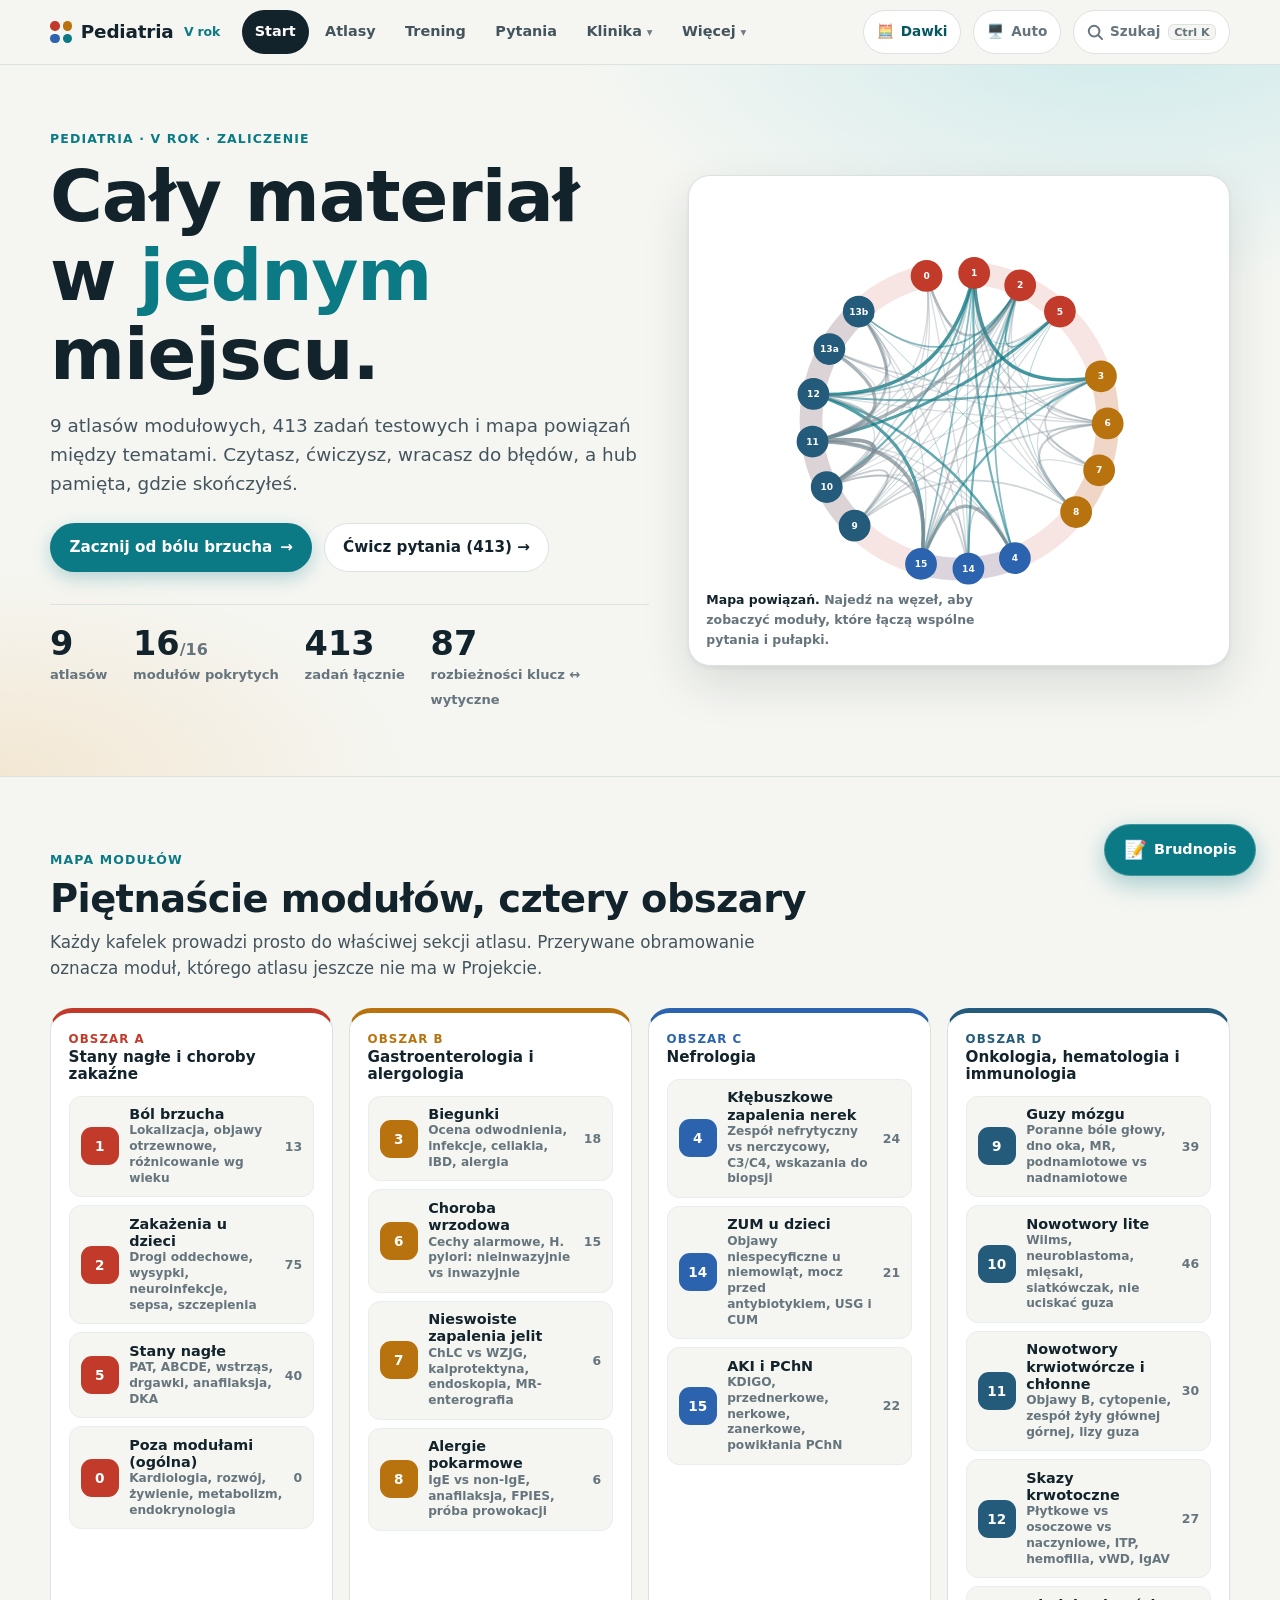
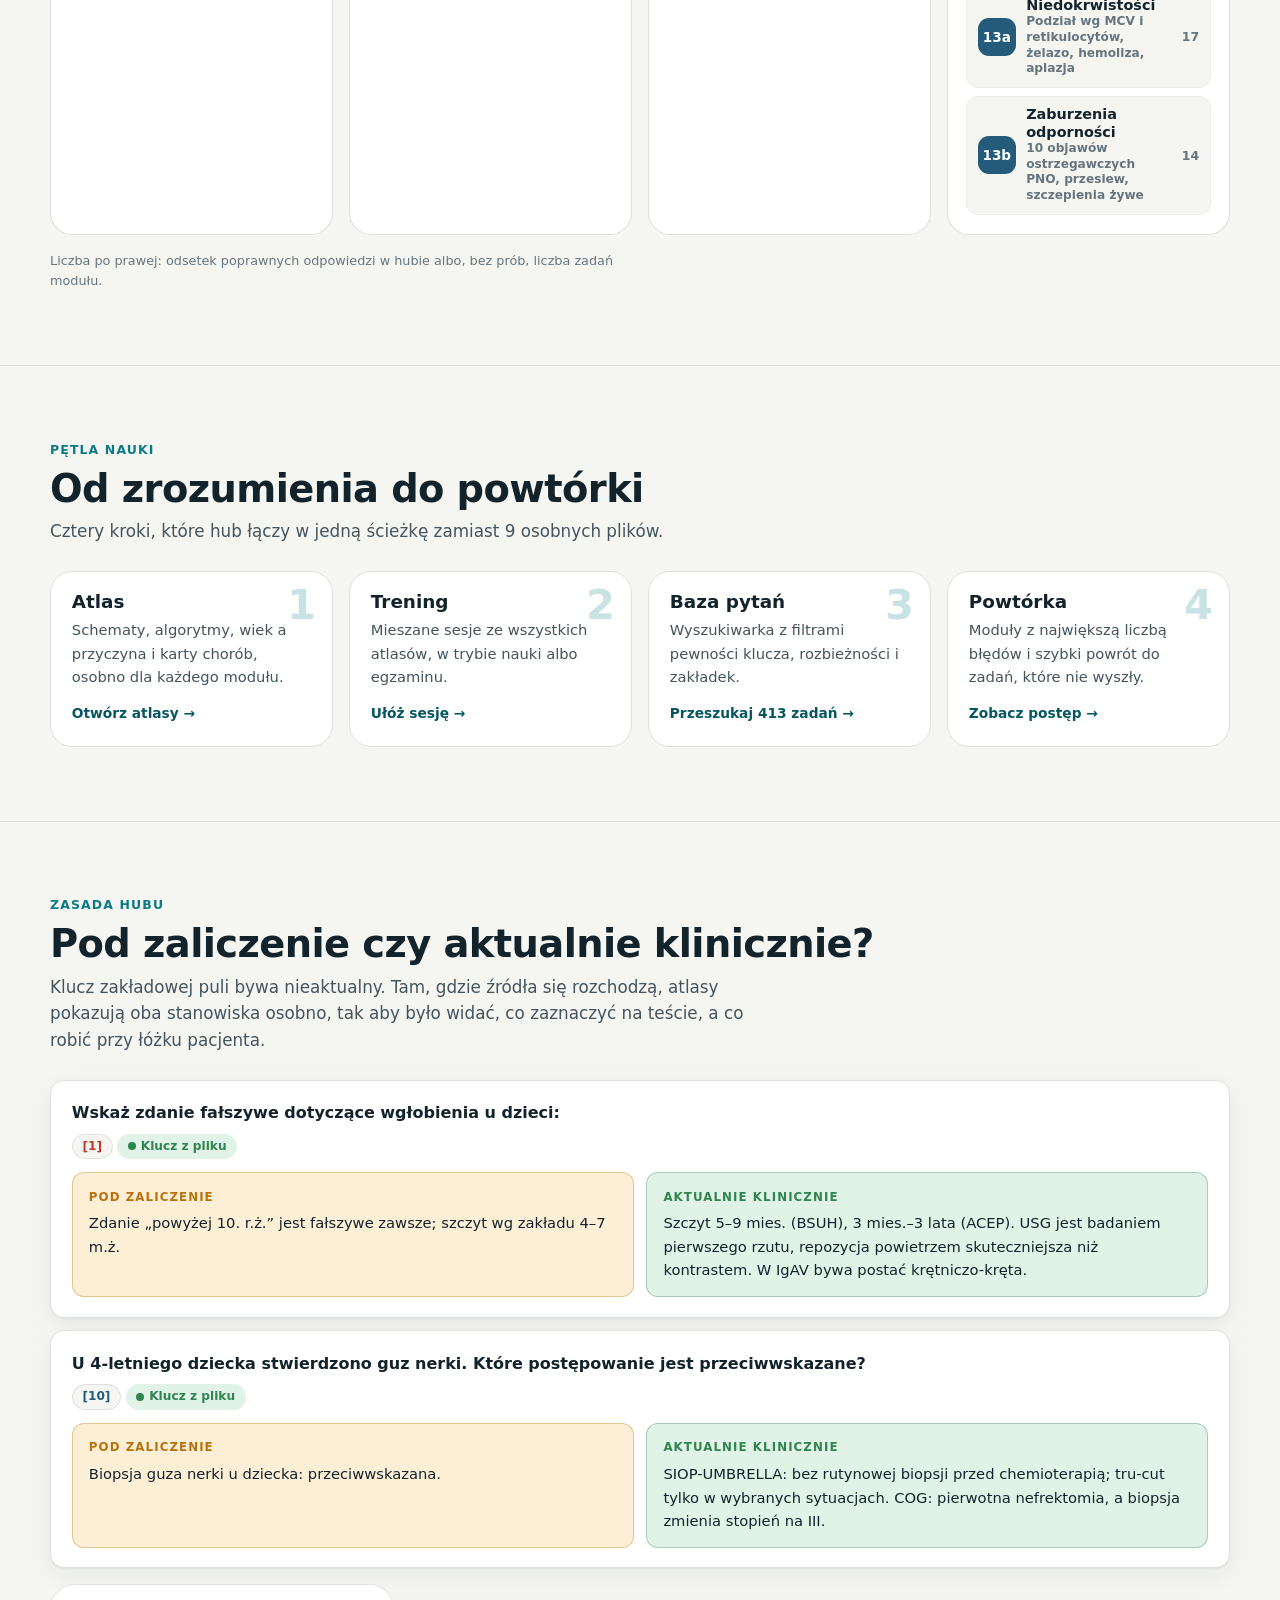
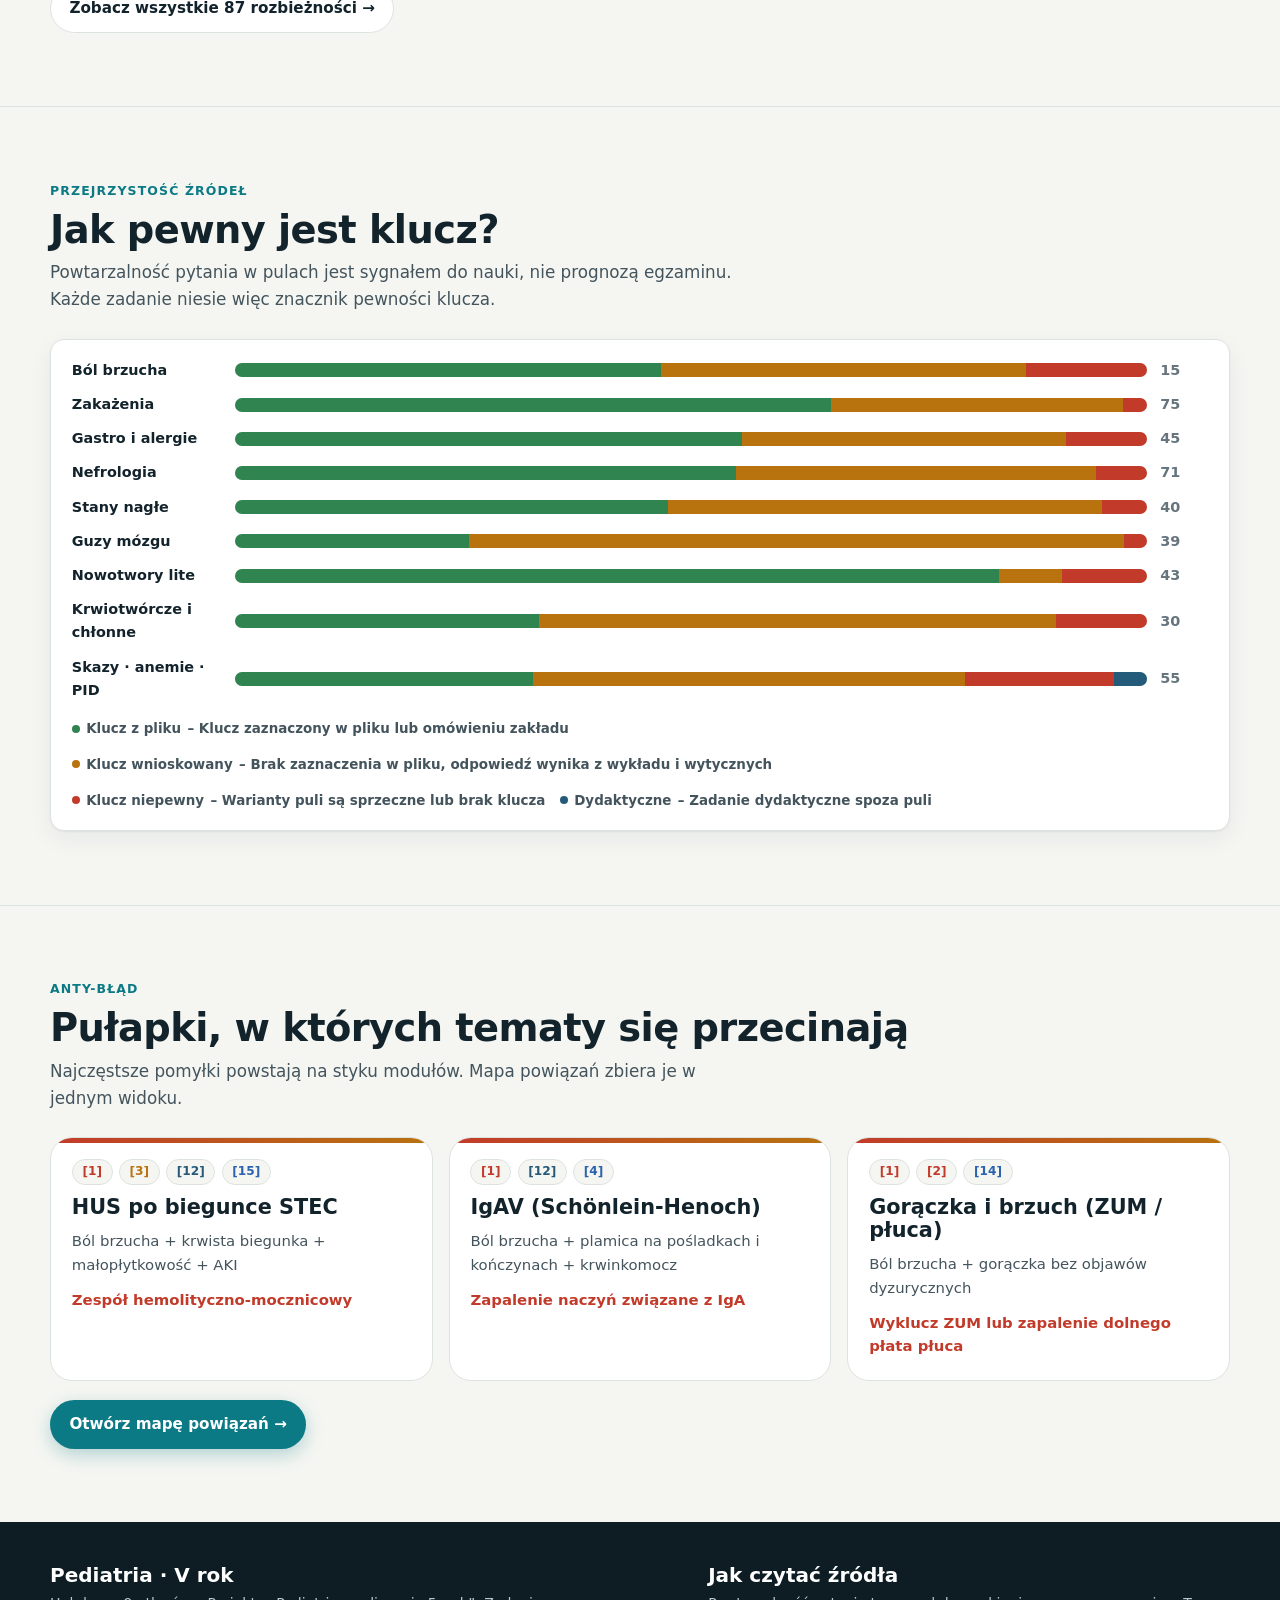
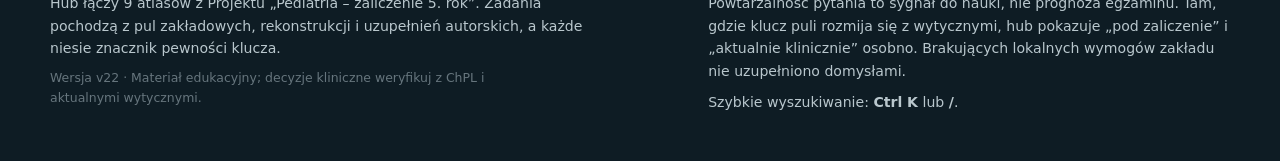
==== index.html @ ee1e190b "fix(hub): resolve audit bugs, extract pure logic with tests, and update SW v22" ====
<!doctype html>
<html lang="pl">
<head>
<meta charset="utf-8">
<meta name="viewport" content="width=device-width,initial-scale=1">
<title>Pediatria V · hub nauki do zaliczenia</title>
<meta name="description" content="Jeden hub łączący wszystkie atlasy modułowe z pediatrii: czytanie, trening mieszany, baza pytań, mapa powiązań i postęp.">
<meta name="theme-color" content="#F5F6F2">
<link rel="icon" href="icons/icon.svg" type="image/svg+xml">
<link rel="apple-touch-icon" href="icons/apple-touch-icon.png">
<link rel="manifest" href="manifest.webmanifest">
<link rel="preconnect" href="https://api.fontshare.com">
<link href="https://api.fontshare.com/v2/css?f[]=satoshi@400,500,700&display=swap" rel="stylesheet" crossorigin="anonymous">
<link href="https://api.fontshare.com/v2/css?f[]=cabinet-grotesk@700,800&display=swap" rel="stylesheet" crossorigin="anonymous">
<link rel="stylesheet" href="css/hub.css">
<script>
try{const t=localStorage.getItem('pediatria_hub_theme')||'auto';if(t==='dark'||(t==='auto'&&window.matchMedia('(prefers-color-scheme: dark)').matches))document.documentElement.dataset.theme='dark';}catch(e){}
</script>
</head>
<body>
<a class="sr" href="#view">Przejdź do treści</a>
<header class="bar">
  <div class="wrap">
    <a class="logo" href="#/" aria-label="Pediatria V – strona główna"><i aria-hidden="true"><b></b><b></b><b></b><b></b></i>Pediatria<small>V rok</small></a>
    <ul class="menu" id="menu" aria-label="Główna nawigacja">
      <li><a href="#/" data-r="start">Start</a></li>
      <li><a href="#/atlasy" data-r="atlasy">Atlasy</a></li>
      <li><a href="#/trening" data-r="trening">Trening</a></li>
      <li><a href="#/pytania" data-r="pytania">Pytania</a></li>
      <li class="nav-dd" data-group="klinika">
        <button type="button" class="nav-dd-btn" aria-expanded="false" aria-haspopup="true">Klinika <span class="caret" aria-hidden="true">▾</span></button>
        <div class="nav-pop" role="menu" hidden>
          <a href="#/pacjent" data-r="pacjent" role="menuitem">🩺 Pacjent (SOR & OSCE)</a>
          <a href="#/kalkulator" data-r="kalkulator" role="menuitem">🧮 Kalkulator & Recepty</a>
          <a href="#/badania" data-r="badania" role="menuitem">🔬 Badania & Atlas Osutek</a>
          <a href="#/szczepienia" data-r="szczepienia" role="menuitem">💉 Kalendarz szczepień</a>
        </div>
      </li>
      <li class="nav-dd" data-group="wiecej">
        <button type="button" class="nav-dd-btn" aria-expanded="false" aria-haspopup="true">Więcej <span class="caret" aria-hidden="true">▾</span></button>
        <div class="nav-pop" role="menu" hidden>
          <a href="#/egzamin" data-r="egzamin" role="menuitem">⏱️ Egzamin próbny</a>
          <a href="#/polaczenia" data-r="polaczenia" role="menuitem">🔀 Mapa połączeń</a>
          <a href="#/graf" data-r="graf" role="menuitem">🕸️ Graf wiedzy</a>
          <a href="#/notatki" data-r="notatki" role="menuitem">📝 Notatki Markdown</a>
          <a href="#/postep" data-r="postep" role="menuitem">📊 Postęp i historia</a>
        </div>
      </li>
    </ul>
    <button class="pwa-install" id="btnInstall" aria-label="Zainstaluj aplikację" style="display:none"><svg width="15" height="15" viewBox="0 0 24 24" fill="none" stroke="currentColor" stroke-width="2.4" stroke-linecap="round" stroke-linejoin="round" aria-hidden="true"><path d="M21 15v4a2 2 0 0 1-2 2H5a2 2 0 0 1-2-2v-4"/><polyline points="7 10 12 15 17 10"/><line x1="12" y1="15" x2="12" y2="3"/></svg><span class="lbl">Zainstaluj</span></button>
    <a class="srch btn-calc" href="#/kalkulator" aria-label="Kalkulator dawek pediatrycznych" title="Kalkulator dawek i PALS"><span class="ico" aria-hidden="true">🧮</span><span class="lbl">Dawki</span></a>
    <button class="srch btn-theme" id="btnTheme" aria-label="Zmień motyw" title="Motyw: Auto (systemowy)"><span class="ico" id="themeIcon" aria-hidden="true">🖥️</span><span class="lbl" id="themeLabel">Auto</span></button>
    <button class="srch" id="openPal" aria-label="Szukaj w całym hubie"><svg width="16" height="16" viewBox="0 0 18 18" fill="none" stroke="currentColor" stroke-width="2.2" stroke-linecap="round" aria-hidden="true"><circle cx="8" cy="8" r="6"/><path d="m13 13 4 4"/></svg><span class="lbl">Szukaj</span><kbd>Ctrl K</kbd></button>
  </div>
</header>
<main id="view" tabindex="-1"></main>
<footer class="ft" id="ft"></footer>
<dialog class="pal" id="pal" aria-label="Szukaj w hubie">
  <input id="palIn" type="search" placeholder="Szukaj modułu, sekcji atlasu lub pytania…" autocomplete="off" aria-label="Szukaj">
  <ul id="palList" role="listbox"></ul>
</dialog>
<div class="toast" id="toast" role="status" aria-live="polite"></div>

<!-- Podręczny notatnik (Quick Notes Drawer & FAB) -->
<button class="fab-notes" id="btnQuickNotes" aria-label="Otwórz szybki brudnopis" title="Szybki brudnopis (Markdown)">
  <span class="fab-icon">📝</span>
  <span class="fab-label">Brudnopis</span>
</button>

<aside class="drawer-notes" id="notesDrawer" aria-label="Szybki notatnik Markdown" hidden>
  <div class="drawer-header">
    <div class="drawer-title">
      <span>📝 Szybki brudnopis</span>
      <span class="chip-sm" id="scratchSavedStatus">Zapisano</span>
    </div>
    <div class="drawer-actions">
      <a href="#/notatki" class="btn-icon" id="drawerOpenFull" title="Otwórz pełny notatnik">↗</a>
      <button class="btn-icon" id="drawerClose" aria-label="Zamknij brudnopis">✕</button>
    </div>
  </div>
  <div class="drawer-toolbar">
    <button type="button" data-md="b" title="Pogrubienie (Ctrl+B)"><b>B</b></button>
    <button type="button" data-md="i" title="Kursywa (Ctrl+I)"><i>I</i></button>
    <button type="button" data-md="h2" title="Nagłówek">H2</button>
    <button type="button" data-md="list" title="Lista punktowana">•</button>
    <button type="button" data-md="check" title="Lista zadań">☑</button>
    <button type="button" data-md="table" title="Tabela">▦</button>
    <div style="flex:1"></div>
    <button type="button" id="drawerToggleMode" class="btn-sm-text">Podgląd</button>
  </div>
  <div class="drawer-body">
    <textarea id="drawerInput" placeholder="Szybkie notatki, dawki, objawy, pułapki (Markdown)..."></textarea>
    <div id="drawerPreview" class="md-preview" hidden></div>
  </div>
  <div class="drawer-footer">
    <button type="button" class="btn sec sm" id="drawerSaveAsNote">Zapisz do notatek</button>
    <button type="button" class="btn sec sm" id="drawerClear" style="color:var(--red)">Wyczyść</button>
  </div>
</aside>

<script src="js/meta.js"></script>
<script src="js/questions.js"></script>
<script src="js/logic.js"></script>
<script src="js/app.js"></script>
</body>
</html>
---- css/hub.css ----
/* Pediatria V – hub. Spójny system z atlasami: Cabinet Grotesk + Satoshi, teal. */
:root{
  --bg:#F5F6F2; --surface:#FFFFFF; --ink:#13232C; --ink-2:#44545D; --ink-inv:#FFFFFF; --muted:#66757D; --line:#DCE2E0; --line-2:#E9EDEB;
  --teal:#0C7A85; --teal-d:#075760; --teal-l:#DDF1F2; --teal-xl:#EEF8F8;
  --red:#C23B2A; --red-d:#992B1D; --red-l:#FBE6E2;
  --amber:#B8730F; --amber-l:#FCEFD6;
  --blue:#2B63AE; --blue-d:#1E4984; --blue-l:#E1ECF9;
  --green:#2F8450; --green-d:#1F6138; --green-l:#E1F3E7;
  --violet:#245B7A; --violet-d:#184158; --violet-l:#E1EFF5;
  --night:#0E1C24; --night-2:#16303B; --ft-bg:#0E1C24;
  --font-display:'Cabinet Grotesk','Satoshi',system-ui,sans-serif;
  --font-body:'Satoshi','Inter',system-ui,sans-serif;
  --r:14px; --r-lg:22px;
  --shadow:0 1px 2px rgba(19,35,44,.06),0 8px 24px rgba(19,35,44,.06);
  --shadow-lg:0 2px 4px rgba(19,35,44,.06),0 18px 48px rgba(19,35,44,.12);
  --bar-h:64px;
}

/* ---------- dark theme ---------- */
:root[data-theme="dark"]{
  --bg:#0C151B; --surface:#14222B; --ink:#EDF3F5; --ink-2:#A5B6BE; --ink-inv:#0D181E; --muted:#738894; --line:#223744; --line-2:#1B2C37;
  --teal:#17A2B0; --teal-d:#61D3DE; --teal-l:rgba(23,162,176,.2); --teal-xl:rgba(23,162,176,.1);
  --red:#E05847; --red-d:#F27E70; --red-l:rgba(224,88,71,.2);
  --amber:#D98E1C; --amber-l:rgba(217,142,28,.2);
  --blue:#4D8BE0; --blue-d:#7CB2F5; --blue-l:rgba(77,139,224,.2);
  --green:#42B36F; --green-d:#69D493; --green-l:rgba(66,179,111,.2);
  --violet:#5FA8CE; --violet-d:#84C2E2; --violet-l:rgba(95,168,206,.2);
  --night:#0E1C24; --night-2:#16303B; --ft-bg:#071117;
}
[data-theme="dark"] .hero{background:radial-gradient(900px 460px at 88% -8%,rgba(12,122,133,.22) 0,transparent 62%),radial-gradient(600px 300px at 0 100%,rgba(184,115,15,.18) 0,transparent 70%),var(--bg)}
[data-theme="dark"] .bar{background:rgba(12,21,27,.88)}
[data-theme="dark"] .field{background-color:var(--surface);color:var(--ink)}
[data-theme="dark"] .gsvg .edge{stroke:#425866}
[data-theme="dark"] .gsvg .node text.n{fill:#fff}
[data-theme="dark"] .gsvg .node text.l{fill:var(--ink-2)}
[data-theme="dark"] .gsvg .node.miss circle.c{fill:var(--surface)!important}
[data-theme="dark"] .mtile:hover{background:var(--surface)}
[data-theme="dark"] .toast{background:#223744;color:#fff;border:1px solid #334e60}
*{box-sizing:border-box;margin:0;padding:0}
html{scroll-behavior:smooth;scroll-padding-top:76px}
body{font-family:var(--font-body);font-size:16px;line-height:1.6;color:var(--ink);background:var(--bg);-webkit-font-smoothing:antialiased;min-height:100vh;display:flex;flex-direction:column}
img,svg{max-width:100%;display:block}
a{color:var(--teal-d)}
button{font:inherit;color:inherit;cursor:pointer;background:none;border:0}
h1,h2,h3{font-family:var(--font-display);line-height:1.1;letter-spacing:-.015em;font-weight:800}
h2{font-size:clamp(1.7rem,3.4vw,2.4rem);margin-bottom:.5rem}
h3{font-size:1.15rem;font-family:var(--font-body);font-weight:700;letter-spacing:0}
p{max-width:72ch}
:focus-visible{outline:3px solid var(--teal);outline-offset:2px;border-radius:6px}
.wrap{width:min(1180px,100% - 2rem);margin-inline:auto}
.sr{position:absolute;width:1px;height:1px;overflow:hidden;clip:rect(0 0 0 0);white-space:nowrap}
.eyebrow{font-size:.78rem;font-weight:800;letter-spacing:.09em;text-transform:uppercase;color:var(--teal);margin-bottom:.5rem}
.lead{color:var(--ink-2);font-size:1.05rem;max-width:66ch;margin-bottom:1.6rem}
.muted{color:var(--muted)}
.mono{font-variant-numeric:tabular-nums}

/* ---------- top bar ---------- */
.bar{position:sticky;top:0;z-index:60;background:rgba(245,246,242,.9);backdrop-filter:blur(12px);border-bottom:1px solid var(--line)}
.bar .wrap{display:flex;align-items:center;gap:.75rem;height:var(--bar-h)}
.logo{display:flex;align-items:center;gap:.55rem;min-height:44px;text-decoration:none;color:var(--ink);font-family:var(--font-display);font-weight:800;font-size:1.15rem;letter-spacing:-.01em;white-space:nowrap}
.logo i{display:grid;grid-template-columns:1fr 1fr;gap:3px;width:22px;height:22px}
.logo i b{border-radius:50%;display:block}
.logo i b:nth-child(1){background:var(--red)}.logo i b:nth-child(2){background:var(--amber)}
.logo i b:nth-child(3){background:var(--blue)}.logo i b:nth-child(4){background:var(--teal)}
.logo small{font-family:var(--font-body);font-weight:700;color:var(--teal);font-size:.78rem;margin-left:.1rem}
.menu{display:flex;align-items:center;gap:.2rem;list-style:none;margin-left:.6rem;flex:1;overflow:visible;position:relative}
.menu a,.nav-dd-btn{display:inline-flex;align-items:center;gap:.3rem;min-height:44px;padding:.45rem .82rem;border-radius:999px;font-weight:700;font-size:.9rem;color:var(--ink-2);text-decoration:none;white-space:nowrap;transition:background .15s,color .15s}
.menu a:hover,.nav-dd-btn:hover{background:var(--line-2);color:var(--ink)}
.menu a.on,.nav-dd-btn.on,.nav-dd-btn[aria-expanded=true]{background:var(--ink);color:var(--ink-inv)}
.nav-dd{position:relative}
.nav-dd-btn .caret{font-size:.72rem;opacity:.75;transition:transform .15s}
.nav-dd-btn[aria-expanded=true] .caret{transform:rotate(180deg)}
.nav-pop{position:absolute;top:calc(100% + 8px);left:0;min-width:230px;padding:.4rem;border-radius:var(--r);background:var(--surface);border:1px solid var(--line);box-shadow:var(--shadow-lg);z-index:80;display:grid;gap:.18rem}
.nav-pop[hidden]{display:none}
.nav-pop a{justify-content:flex-start;border-radius:10px;padding:.55rem .8rem;min-height:44px;width:100%}
.srch{display:inline-flex;align-items:center;justify-content:center;gap:.45rem;min-height:44px;padding:0 .8rem;border:1px solid var(--line);border-radius:999px;background:var(--surface);color:var(--muted);font-size:.85rem;font-weight:600;white-space:nowrap}
.srch:hover{border-color:var(--teal);color:var(--ink)}
.srch kbd{font:700 .7rem var(--font-body);background:var(--bg);border:1px solid var(--line);border-radius:6px;padding:.05rem .35rem}
.ring-mini{display:flex;align-items:center;gap:.4rem;font-weight:800;font-size:.85rem;color:var(--teal-d);white-space:nowrap}

/* ---------- common ---------- */
main{flex:1}
.view{animation:fade .24s ease both}
@keyframes fade{from{opacity:0;transform:translateY(6px)}to{opacity:1;transform:none}}
section.blk{padding:clamp(2.6rem,6vw,4.6rem) 0;border-top:1px solid var(--line)}
.card{background:var(--surface);border:1px solid var(--line);border-radius:var(--r);padding:1.2rem 1.3rem;box-shadow:var(--shadow)}
.btn{display:inline-flex;align-items:center;gap:.5rem;padding:.7rem 1.15rem;border-radius:999px;font-weight:800;font-size:.95rem;text-decoration:none;border:1.5px solid transparent;transition:transform .15s,box-shadow .15s,background .15s}
.btn:hover{transform:translateY(-1px)}
.btn.pri{background:var(--teal);color:#fff;box-shadow:0 6px 18px rgba(12,122,133,.28)}
.btn.pri:hover{background:var(--teal-d)}
.btn.sec{background:var(--surface);border-color:var(--line);color:var(--ink)}
.btn.sec:hover{border-color:var(--teal)}
.btn.dark{background:var(--ink);color:var(--ink-inv)}
.btn.sm{padding:.4rem .8rem;font-size:.84rem}
.btn[disabled]{opacity:.5;pointer-events:none}
.chip{display:inline-flex;align-items:center;gap:.3rem;font-size:.76rem;font-weight:800;padding:.14rem .6rem;border-radius:999px;background:var(--bg);border:1px solid var(--line);color:var(--ink-2);white-space:nowrap}
.chip.m{font-variant-numeric:tabular-nums}
.chip.on{background:var(--ink);color:var(--ink-inv);border-color:var(--ink)}
.dot{width:8px;height:8px;border-radius:50%;display:inline-block;flex:none}
.pillrow{display:flex;flex-wrap:wrap;gap:.4rem}
.tgl{padding:.34rem .8rem;border-radius:999px;border:1.5px solid var(--line);background:var(--surface);font-weight:700;font-size:.85rem;color:var(--ink-2);transition:all .15s}
.tgl:hover{border-color:var(--teal)}
.tgl[aria-pressed=true]{background:var(--ink);border-color:var(--ink);color:var(--ink-inv)}
.tgl.g[aria-pressed=true]{background:var(--gc);border-color:var(--gc)}

/* ---------- hero ---------- */
.hero{padding:clamp(2.2rem,5vw,4.2rem) 0 clamp(2.4rem,5vw,4rem);background:radial-gradient(900px 460px at 88% -8%,#CDEAEB 0,transparent 62%),radial-gradient(600px 300px at 0 100%,#F3E7D3 0,transparent 70%),var(--bg)}
.hero .grid{display:grid;grid-template-columns:minmax(0,1.05fr) minmax(0,.95fr);gap:2.4rem;align-items:center}
.hero h1{font-size:clamp(2.5rem,5.8vw,4.5rem);margin:.5rem 0 1rem}
.hero h1 em{font-style:normal;color:var(--teal)}
.hero .sub{font-size:1.15rem;color:var(--ink-2);margin-bottom:1.5rem;max-width:52ch}
.cta{display:flex;flex-wrap:wrap;gap:.7rem;margin-bottom:2rem}
.stats{display:grid;grid-template-columns:repeat(4,auto);gap:1.6rem;justify-content:start;padding-top:1.4rem;border-top:1px solid var(--line)}
.stat b{display:block;font-family:var(--font-display);font-weight:800;font-size:2.1rem;line-height:1;font-variant-numeric:tabular-nums}
.stat span{font-size:.82rem;color:var(--muted);font-weight:600}
.hero-viz{background:var(--surface);border:1px solid var(--line);border-radius:var(--r-lg);box-shadow:var(--shadow-lg);padding:.8rem;position:relative}
.hero-viz .cap{position:absolute;left:1.1rem;bottom:.9rem;font-size:.78rem;color:var(--muted);font-weight:600;max-width:60%}
.hero-viz .cap b{color:var(--ink)}

/* ---------- graph ---------- */
.gsvg{width:100%;height:auto;overflow:visible}
.gsvg .edge{fill:none;stroke:#7B8B93;stroke-linecap:round;transition:opacity .2s,stroke .2s}
.gsvg .edge.cur{stroke:var(--teal)}
.gsvg .node{cursor:pointer;outline:none}
.gsvg .node circle.c{transition:r .2s,filter .2s}
.gsvg .node text.n{font:800 12px var(--font-body);fill:#fff;text-anchor:middle;dominant-baseline:central;pointer-events:none}
.gsvg .node text.l{font:700 11.5px var(--font-body);fill:var(--ink-2);pointer-events:none}
.gsvg .node.miss circle.c{fill:var(--surface)!important;stroke-dasharray:3 3}
.gsvg .node.miss text.n{fill:var(--muted)}
.gsvg.hl .edge{opacity:.07!important}
.gsvg.hl .edge.on{opacity:.9!important;stroke-width:3px}
.gsvg.hl .node{opacity:.28}
.gsvg.hl .node.on{opacity:1}
.gsvg .node:hover circle.c,.gsvg .node:focus-visible circle.c{filter:drop-shadow(0 4px 8px rgba(19,35,44,.35))}

/* ---------- module map ---------- */
.map{display:grid;grid-template-columns:repeat(4,minmax(0,1fr));gap:1rem}
.mgroup{background:var(--surface);border:1px solid var(--line);border-radius:var(--r-lg);padding:1.1rem 1.1rem 1.2rem;border-top:5px solid var(--gc)}
.mgroup h3{font-size:.95rem;margin-bottom:.15rem}
.mgroup .gl{font-size:.74rem;font-weight:800;letter-spacing:.09em;color:var(--gc);text-transform:uppercase}
.mgroup .stack{display:grid;gap:.5rem;margin-top:.8rem}
.mtile{display:grid;grid-template-columns:auto 1fr auto;gap:.65rem;align-items:center;padding:.6rem .7rem;border:1px solid var(--line-2);border-radius:12px;background:var(--bg);text-decoration:none;color:var(--ink);transition:transform .15s,box-shadow .15s,border-color .15s;text-align:left;width:100%}
a.mtile:hover{transform:translateY(-2px);box-shadow:var(--shadow);border-color:var(--gc);background:var(--surface)}
.mtile .nb{width:38px;height:38px;border-radius:11px;background:var(--gc);color:#fff;display:grid;place-items:center;font:800 .85rem var(--font-body);font-variant-numeric:tabular-nums}
.mtile b{display:block;font-size:.9rem;line-height:1.2}
.mtile small{display:block;font-size:.76rem;color:var(--muted);font-weight:600;line-height:1.3}
.mtile.miss{border-style:dashed;background:transparent}
.mtile.miss .nb{background:transparent;border:2px dashed var(--gc);color:var(--gc)}
.mtile .acc{font:800 .78rem var(--font-body);color:var(--muted);font-variant-numeric:tabular-nums}

/* ---------- loop ---------- */
.loop{display:grid;grid-template-columns:repeat(4,1fr);gap:1rem;counter-reset:s}
.step{position:relative;padding:1.3rem;border-radius:var(--r-lg);background:var(--surface);border:1px solid var(--line);text-decoration:none;color:var(--ink);transition:transform .15s,box-shadow .15s}
.step:hover{transform:translateY(-3px);box-shadow:var(--shadow-lg)}
.step::before{counter-increment:s;content:counter(s);font:800 2.6rem var(--font-display);color:var(--teal);opacity:.22;position:absolute;right:1rem;top:.5rem}
.step h3{margin-bottom:.35rem}
.step p{font-size:.92rem;color:var(--ink-2)}
.step .go{display:inline-block;margin-top:.8rem;font-weight:800;font-size:.86rem;color:var(--teal-d)}

/* ---------- duality (pod zaliczenie vs aktualnie) ---------- */
.dual{display:grid;grid-template-columns:1fr 1fr;gap:.8rem}
.dbox{border-radius:12px;padding:.9rem 1rem;font-size:.92rem}
.dbox h4{font-size:.74rem;letter-spacing:.09em;text-transform:uppercase;font-weight:800;margin-bottom:.3rem}
.dbox.z{background:var(--amber-l);border:1px solid rgba(184,115,15,.35)}.dbox.z h4{color:var(--amber)}
.dbox.a{background:var(--green-l);border:1px solid rgba(47,132,80,.35)}.dbox.a h4{color:var(--green)}
.dcase{display:grid;gap:.8rem;margin-top:1rem}
.dcase .q{font-weight:700}

/* ---------- confidence bars ---------- */
.cbars{display:grid;gap:.7rem}
.crow{display:grid;grid-template-columns:150px 1fr 48px;gap:.8rem;align-items:center;font-size:.9rem;font-weight:700}
.cstack{display:flex;height:14px;border-radius:999px;overflow:hidden;background:var(--line-2)}
.cstack i{display:block;height:100%}
.legend{display:flex;flex-wrap:wrap;gap:.9rem;margin-top:1rem;font-size:.84rem;color:var(--ink-2)}
.legend span{display:inline-flex;gap:.4rem;align-items:center;font-weight:600}

/* ---------- atlas gallery ---------- */
.agrid{display:grid;grid-template-columns:repeat(auto-fill,minmax(320px,1fr));gap:1rem}
.acard{display:flex;flex-direction:column;gap:.7rem;text-decoration:none;color:var(--ink);background:var(--surface);border:1px solid var(--line);border-radius:var(--r-lg);padding:1.3rem;transition:transform .15s,box-shadow .15s;position:relative;overflow:hidden}
.acard:hover{transform:translateY(-3px);box-shadow:var(--shadow-lg)}
.acard::before{content:"";position:absolute;left:0;top:0;right:0;height:5px;background:linear-gradient(90deg,var(--c1),var(--c2))}
.acard h3{font-family:var(--font-display);font-weight:800;font-size:1.3rem}
.acard p{color:var(--ink-2);font-size:.93rem}
.acard .meta{display:flex;gap:1rem;font-size:.82rem;color:var(--muted);font-weight:700;margin-top:auto;padding-top:.5rem;border-top:1px solid var(--line-2)}

/* ---------- reader ---------- */
body.reader main{display:flex;flex-direction:column}
.rbar{background:var(--surface);border-bottom:1px solid var(--line)}
.rbar .wrap{display:flex;align-items:center;gap:.8rem;min-height:52px;padding:.4rem 0;width:min(1500px,100% - 2rem)}
.rtabs{display:flex;gap:.3rem;overflow-x:auto;flex:1;scrollbar-width:none}
.rtabs::-webkit-scrollbar{display:none}
.rtab{padding:.35rem .75rem;border-radius:999px;font-weight:700;font-size:.84rem;color:var(--ink-2);text-decoration:none;white-space:nowrap;border:1.5px solid transparent}
.rtab:hover{background:var(--line-2)}
.rtab.on{background:var(--teal-l);border-color:var(--teal);color:var(--teal-d)}
.rtab b{color:var(--teal)}
.rframe{flex:1;display:block;width:100%;border:0;background:var(--bg);height:calc(100vh - var(--bar-h) - 52px);min-height:420px}
.rsecs{background:var(--bg);border-bottom:1px solid var(--line-2)}
.rsecs .wrap{width:min(1500px,100% - 2rem);display:flex;gap:.3rem;overflow-x:auto;padding:.4rem 0;scrollbar-width:none;align-items:center}
.rsecs .lab{font-size:.74rem;font-weight:800;letter-spacing:.08em;text-transform:uppercase;color:var(--muted);margin-right:.4rem;white-space:nowrap}

/* ---------- question view tabs & creator ---------- */
.qtabs{display:flex;gap:.4rem;margin-bottom:1.2rem;overflow-x:auto;scrollbar-width:none}
.qtab{padding:.5rem 1.1rem;border-radius:999px;font-weight:700;font-size:.92rem;color:var(--ink-2);background:var(--surface);border:1px solid var(--line);transition:all .2s;white-space:nowrap}
.qtab:hover{border-color:var(--teal);color:var(--teal-d)}
.qtab.on{background:var(--ink);color:var(--ink-inv);border-color:var(--ink)}
.qform{display:grid;gap:1.2rem;background:var(--surface);border:1px solid var(--line);border-radius:var(--r-lg);padding:1.4rem;box-shadow:var(--shadow)}
.qform-row{display:grid;gap:.4rem}
.qform-row label{font-size:.78rem;font-weight:800;letter-spacing:.08em;text-transform:uppercase;color:var(--muted)}
.qform-input,.qform-textarea,.qform-select{width:100%;padding:.65rem .9rem;border:1.5px solid var(--line);border-radius:10px;font:500 .95rem var(--font-body);color:var(--ink);background:var(--bg)}
.qform-input:focus,.qform-textarea:focus,.qform-select:focus{outline:none;border-color:var(--teal);background:var(--surface);box-shadow:0 0 0 3px var(--teal-l)}
.qform-textarea{min-height:90px;resize:vertical}
.qform-opt{display:flex;align-items:center;gap:.6rem;margin-bottom:.5rem}
.qform-opt input[type=radio]{width:18px;height:18px;accent-color:var(--teal);cursor:pointer}
.qform-opt .opt-letter{font-weight:800;width:24px;text-align:center;color:var(--teal-d)}
.qform-grid{display:grid;grid-template-columns:1fr 1fr;gap:1rem}
@media(max-width:700px){.qform-grid{grid-template-columns:1fr}}
.qform-acts{display:flex;gap:.8rem;flex-wrap:wrap;align-items:center;margin-top:.8rem;padding-top:1rem;border-top:1px solid var(--line-2)}
.preview-box{background:var(--bg);border:1.5px dashed var(--line);border-radius:var(--r);padding:1rem;margin-top:1rem}

/* ---------- toolbar / filters ---------- */
.tool{background:var(--surface);border:1px solid var(--line);border-radius:var(--r-lg);padding:1.1rem 1.2rem;display:grid;gap:.9rem;box-shadow:var(--shadow)}
.frow{display:flex;flex-wrap:wrap;gap:.5rem 1rem;align-items:center}
.frow>label,.flab{font-size:.74rem;font-weight:800;letter-spacing:.08em;text-transform:uppercase;color:var(--muted);min-width:78px}
.field{width:100%;padding:.7rem 1rem .7rem 2.6rem;border:1.5px solid var(--line);border-radius:999px;font:600 1rem var(--font-body);background:var(--surface) url("data:image/svg+xml,%3Csvg xmlns='http://www.w3.org/2000/svg' width='18' height='18' fill='none' stroke='%2366757D' stroke-width='2.2' stroke-linecap='round'%3E%3Ccircle cx='8' cy='8' r='6'/%3E%3Cpath d='m13 13 4 4'/%3E%3C/svg%3E") no-repeat 1rem center;color:var(--ink)}
.field:focus{outline:none;border-color:var(--teal);box-shadow:0 0 0 4px var(--teal-l)}
.seg{display:inline-flex;border:1.5px solid var(--line);border-radius:999px;overflow:hidden;background:var(--surface)}
.seg button{padding:.35rem .9rem;font-weight:700;font-size:.85rem;color:var(--ink-2)}
.seg button[aria-pressed=true]{background:var(--ink);color:var(--ink-inv)}

/* ---------- question cards ---------- */
.qlist{display:grid;gap:.7rem;margin-top:1.2rem}
.qc{background:var(--surface);border:1px solid var(--line);border-radius:var(--r);overflow:hidden}
.qc>summary{list-style:none;cursor:pointer;display:grid;grid-template-columns:1fr auto;gap:.5rem 1rem;padding:.9rem 1.1rem;align-items:start}
.qc>summary::-webkit-details-marker{display:none}
.qc>summary:hover{background:var(--teal-xl)}
.qc .stem{font-weight:700;line-height:1.45}
.qc .tags{display:flex;flex-wrap:wrap;gap:.3rem;margin-top:.45rem}
.qc .chev{width:22px;height:22px;border-radius:50%;background:var(--bg);display:grid;place-items:center;transition:transform .2s;color:var(--muted)}
.qc[open] .chev{transform:rotate(180deg)}
.qc .body{padding:0 1.1rem 1.1rem;display:grid;gap:.8rem;border-top:1px solid var(--line-2);padding-top:.9rem}
.opts{display:grid;gap:.4rem}
.opt{display:grid;grid-template-columns:30px 1fr;gap:.6rem;padding:.55rem .7rem;border-radius:11px;border:1.5px solid var(--line);background:var(--surface);text-align:left;width:100%;transition:border-color .15s,background .15s}
button.opt:hover{border-color:var(--teal);background:var(--teal-xl)}
.opt .l{width:26px;height:26px;border-radius:8px;background:var(--bg);display:grid;place-items:center;font:800 .8rem var(--font-body);color:var(--ink-2)}
.opt.ok{border-color:var(--green);background:var(--green-l)}.opt.ok .l{background:var(--green);color:#fff}
.opt.bad{border-color:var(--red);background:var(--red-l)}.opt.bad .l{background:var(--red);color:#fff}
.opt.sel{border-color:var(--teal);background:var(--teal-l)}.opt.sel .l{background:var(--teal);color:#fff}
.opt.dim{opacity:.65}
.why{background:var(--teal-xl);border:1px solid #CBE7E9;border-radius:12px;padding:.85rem 1rem;font-size:.95rem}
.why h4,.tip h4{font-size:.74rem;letter-spacing:.09em;text-transform:uppercase;font-weight:800;color:var(--teal-d);margin-bottom:.25rem}
.why p+p{margin-top:.5rem}
.why a{font-weight:700}
.tip{background:var(--amber-l);border:1px solid #EBD3A3;border-radius:12px;padding:.7rem 1rem;font-size:.92rem}
.tip h4{color:var(--amber)}
.srcline{font-size:.8rem;color:var(--muted)}
.acts{display:flex;flex-wrap:wrap;gap:.5rem;align-items:center}
.bm{width:34px;height:34px;border-radius:50%;border:1.5px solid var(--line);display:grid;place-items:center;color:var(--muted);background:var(--surface)}
.bm[aria-pressed=true]{background:var(--amber-l);border-color:var(--amber);color:var(--amber)}

/* ---------- quiz ---------- */
.qz{max-width:820px;margin-inline:auto}
.qprog{height:8px;background:var(--line);border-radius:999px;overflow:hidden;margin-bottom:.5rem}
.qprog i{display:block;height:100%;background:linear-gradient(90deg,var(--teal),#2AA4AE);transition:width .3s}
.qhead{display:flex;justify-content:space-between;gap:1rem;font-weight:700;font-size:.88rem;color:var(--ink-2);margin-bottom:1rem;flex-wrap:wrap}
.qbox{background:var(--surface);border:1px solid var(--line);border-radius:var(--r-lg);padding:1.5rem;box-shadow:var(--shadow-lg)}
.qbox .stemL{font-family:var(--font-display);font-weight:800;font-size:clamp(1.2rem,2.4vw,1.55rem);line-height:1.3;margin:.6rem 0 1.1rem}
.res{display:grid;grid-template-columns:auto 1fr;gap:2rem;align-items:center}
.big{font:800 clamp(3rem,8vw,5rem)/1 var(--font-display);font-variant-numeric:tabular-nums}
.bk{display:grid;gap:.55rem}
.bkrow{display:grid;grid-template-columns:auto 1fr auto;gap:.7rem;align-items:center;font-size:.9rem;font-weight:700}
.bkrow .t{height:10px;background:var(--line-2);border-radius:999px;overflow:hidden}
.bkrow .t i{display:block;height:100%}

/* ---------- progress ---------- */
.plist{display:grid;gap:.6rem}
.prow{display:grid;grid-template-columns:44px minmax(0,1.4fr) minmax(0,1fr) auto;gap:1rem;align-items:center;background:var(--surface);border:1px solid var(--line);border-radius:var(--r);padding:.8rem 1rem}
.prow .nb{width:44px;height:44px;border-radius:12px;background:var(--gc);color:#fff;display:grid;place-items:center;font:800 .9rem var(--font-body)}
.prow b{display:block;line-height:1.25}
.prow small{color:var(--muted);font-weight:600;font-size:.8rem}
.meter{height:10px;background:var(--line-2);border-radius:999px;overflow:hidden;position:relative}
.meter i{display:block;height:100%;background:var(--gc)}
.meterl{display:flex;justify-content:space-between;font-size:.76rem;font-weight:700;color:var(--muted);margin-top:.25rem;font-variant-numeric:tabular-nums}
.chk{display:inline-flex;gap:.45rem;align-items:center;font-weight:700;font-size:.86rem;cursor:pointer;user-select:none}
.chk input{width:18px;height:18px;accent-color:var(--teal)}
textarea.code{width:100%;min-height:96px;border:1.5px solid var(--line);border-radius:12px;padding:.7rem;font:500 .8rem ui-monospace,Menlo,monospace;background:var(--bg);color:var(--ink-2);resize:vertical}

/* ---------- connections ---------- */
.conn{display:grid;grid-template-columns:minmax(0,1.15fr) minmax(0,.85fr);gap:1.4rem;align-items:start}
.sticky{position:sticky;top:calc(var(--bar-h) + 1rem)}
.trap{display:grid;gap:.35rem;background:var(--surface);border:1px solid var(--line);border-left:5px solid var(--teal);border-radius:var(--r);padding:.9rem 1rem;text-align:left;width:100%;transition:transform .15s,box-shadow .15s}
.trap:hover,.trap.on{box-shadow:var(--shadow);transform:translateX(3px)}
.trap.on{border-left-color:var(--red)}
.trap h4{font-size:1rem}
.trap .eq{font-size:.88rem;color:var(--ink-2)}
.trap .out{font-weight:800;color:var(--red);font-size:.9rem}
.matrix{border-collapse:separate;border-spacing:3px;font-size:.78rem;font-weight:700}
.matrix th{font-weight:800;color:var(--muted);padding:0 .3rem;text-align:center}
.matrix td{width:34px;height:30px;text-align:center;border-radius:6px;font-variant-numeric:tabular-nums}

/* ---------- palette ---------- */
dialog.pal{border:0;border-radius:var(--r-lg);width:min(680px,calc(100% - 1.6rem));padding:0;box-shadow:0 30px 80px rgba(14,28,36,.4);margin:12vh auto auto;background:var(--surface);overflow:hidden}
dialog.pal::backdrop{background:rgba(14,28,36,.5);backdrop-filter:blur(3px)}
.pal input{width:100%;border:0;border-bottom:1px solid var(--line);padding:1.1rem 1.3rem;font:600 1.1rem var(--font-body);outline:none;color:var(--ink);background:var(--surface)}
.pal ul{list-style:none;max-height:min(55vh,440px);overflow:auto;padding:.4rem}
.pal li a{display:grid;grid-template-columns:auto 1fr auto;gap:.7rem;align-items:center;padding:.55rem .7rem;border-radius:10px;text-decoration:none;color:var(--ink)}
.pal li a:hover,.pal li a.cur{background:var(--teal-l)}
.pal li .k{font-size:.7rem;font-weight:800;letter-spacing:.06em;text-transform:uppercase;color:var(--muted)}
.pal li span.t{font-weight:600;font-size:.93rem;line-height:1.35}
.pal .empty{padding:1.4rem;color:var(--muted);text-align:center}

/* ---------- footer ---------- */
footer.ft{background:var(--ft-bg);color:#B9C7CD;padding:2.6rem 0 3rem;margin-top:auto}
footer.ft .wrap{display:grid;grid-template-columns:1.2fr 1fr;gap:2rem}
footer.ft h3{color:#fff;font-family:var(--font-display);font-size:1.25rem;margin-bottom:.4rem}
footer.ft p{font-size:.88rem;max-width:60ch}
footer.ft a{color:#8BD3D9}
body.reader footer.ft{display:none}
.pwa-install{display:none;align-items:center;justify-content:center;gap:.4rem;min-height:44px;padding:0 .8rem;border:1px solid var(--teal);border-radius:999px;background:var(--teal-l);color:var(--teal-d);font-size:.85rem;font-weight:700;cursor:pointer;white-space:nowrap}
.pwa-install:hover{background:var(--teal);color:#fff}
.toast{position:fixed;left:50%;bottom:1.4rem;transform:translateX(-50%) translateY(20px);background:var(--ink);color:var(--ink-inv);padding:.6rem 1.1rem;border-radius:999px;font-weight:700;font-size:.9rem;opacity:0;pointer-events:none;transition:all .25s;z-index:100;display:flex;align-items:center;gap:.5rem}
.toast.on{opacity:1;transform:translateX(-50%);pointer-events:auto}

/* ---------- responsive ---------- */
@media (max-width:1120px){
  .bar .wrap{gap:.45rem}
  .logo small,.srch kbd{display:none}
  .menu a,.nav-dd-btn{padding:.42rem .62rem;font-size:.86rem}
  .srch,.pwa-install{padding:0 .65rem}
}
@media (max-width:1000px){
  .hero .grid,.conn{grid-template-columns:minmax(0,1fr)}
  .hero .grid>*{min-width:0}
  .map{grid-template-columns:repeat(2,1fr)}
  .loop{grid-template-columns:repeat(2,1fr)}
  .stats{grid-template-columns:repeat(2,auto)}
  .sticky{position:static}
  footer.ft .wrap{grid-template-columns:1fr}
}
@media (max-width:900px){
  .srch .lbl,.pwa-install .lbl{display:none}
  .srch,.pwa-install{min-width:44px;min-height:44px;padding:0 .55rem}
}
@media (max-width:640px){
  :root{--bar-h:58px}
  .wrap{width:min(1180px,100% - 1.2rem)}
  .bar .wrap{gap:.35rem;justify-content:space-between}
  .logo{font-size:1.05rem}
  .logo small,.srch .lbl,.srch kbd,.pwa-install .lbl,.ring-mini span{display:none}
  .srch,.pwa-install{min-width:44px;min-height:44px;padding:0 .55rem}
  .bar{-webkit-backdrop-filter:none;backdrop-filter:none;background:var(--bg)}
  .menu{position:fixed;left:0;right:0;bottom:0;z-index:40;margin:0;gap:.15rem;justify-content:space-between;background:var(--surface);border-top:1px solid var(--line);padding:.3rem .4rem calc(.3rem + env(safe-area-inset-bottom));box-shadow:0 -6px 20px rgba(19,35,44,.06);overflow:visible}
  .menu>li{flex:1;min-width:0;display:flex}
  .menu>li>a,.menu>li>.nav-dd-btn{width:100%;justify-content:center;text-align:center;padding:.35rem .2rem;min-height:44px;font-size:.73rem;border-radius:12px}
  .nav-pop{top:auto;bottom:calc(100% + 8px);left:auto;right:0;min-width:min(250px,calc(100vw - 1.2rem))}
  body{padding-bottom:74px}
  .gsvg .node text.l{font-size:21px}
  .rbar .wrap{flex-wrap:wrap;gap:.4rem}.rtabs{order:5;flex-basis:100%;min-width:0}
  .rbar .wrap>*{min-width:0}
  .toast{bottom:76px}
  .map,.loop,.dual{grid-template-columns:1fr}
  .crow{grid-template-columns:96px 1fr 38px}
  .res{grid-template-columns:1fr}
  .prow{grid-template-columns:44px 1fr;}
  .prow>*:nth-child(n+3){grid-column:1 / -1}
  .qbox{padding:1.1rem}
  .stats{gap:1rem 1.4rem}
  .stat b{font-size:1.7rem}
  .rframe{height:calc(100vh - var(--bar-h) - 150px - 58px)}
}
@media (max-width:380px){
  .bar .wrap{gap:.25rem}
  .logo{font-size:.96rem;gap:.38rem}
  .hero h1{font-size:clamp(2rem,9vw,2.5rem)}
}
@media (prefers-reduced-motion:reduce){
  *{animation:none!important;transition:none!important;scroll-behavior:auto!important}
}
@media print{.bar,.rbar,footer.ft{display:none}}

/* ---------- floating notes FAB & drawer ---------- */
.fab-notes{
  position:fixed;
  bottom:24px;
  right:24px;
  z-index:50;
  display:inline-flex;
  align-items:center;
  gap:.45rem;
  padding:.65rem 1.15rem;
  border-radius:999px;
  background:var(--teal);
  color:#fff;
  font-weight:700;
  font-size:.9rem;
  box-shadow:0 8px 24px rgba(12,122,133,.35);
  border:1.5px solid rgba(255,255,255,.2);
  transition:all .2s cubic-bezier(.34,1.56,.64,1);
}
.fab-notes:hover{
  transform:translateY(-2px) scale(1.03);
  background:var(--teal-d);
}
.fab-notes .fab-icon{font-size:1.15rem}
@media (max-width:640px){
  .fab-notes{
    bottom:72px;
    right:12px;
    width:44px;
    height:44px;
    padding:0;
    justify-content:center;
  }
  .fab-notes .fab-label{display:none}
}

.drawer-notes{
  position:fixed;
  bottom:80px;
  right:24px;
  width:min(440px,calc(100vw - 32px));
  height:min(520px,calc(100vh - 120px));
  background:var(--surface);
  border:1px solid var(--line);
  border-radius:var(--r-lg);
  box-shadow:var(--shadow-lg);
  z-index:55;
  display:flex;
  flex-direction:column;
  overflow:hidden;
  animation:fade .2s ease;
}
.drawer-notes[hidden]{display:none}
@media (max-width:640px){
  .drawer-notes{
    bottom:68px;
    right:12px;
    left:12px;
    width:calc(100% - 24px);
    height:min(480px,calc(100vh - 90px));
  }
}
.drawer-header{
  display:flex;
  align-items:center;
  justify-content:space-between;
  padding:.75rem 1rem;
  border-bottom:1px solid var(--line);
  background:var(--bg);
}
.drawer-title{display:flex;align-items:center;gap:.5rem;font-weight:800;font-size:.95rem}
.chip-sm{font-size:.7rem;padding:.1rem .45rem;border-radius:999px;background:var(--teal-l);color:var(--teal-d);font-weight:700}
.drawer-actions{display:flex;align-items:center;gap:.3rem}
.btn-icon{
  width:28px;
  height:28px;
  display:grid;
  place-items:center;
  border-radius:6px;
  color:var(--muted);
  text-decoration:none;
  font-weight:700;
  transition:all .15s;
}
.btn-icon:hover{background:var(--line);color:var(--ink)}
.drawer-toolbar{
  display:flex;
  align-items:center;
  gap:.25rem;
  padding:.4rem .75rem;
  border-bottom:1px solid var(--line-2);
  background:var(--surface);
}
.drawer-toolbar button{
  padding:.25rem .5rem;
  border-radius:6px;
  font-size:.82rem;
  font-weight:700;
  color:var(--ink-2);
  border:1px solid transparent;
}
.drawer-toolbar button:hover{background:var(--line-2);color:var(--ink)}
.btn-sm-text{font-size:.8rem;color:var(--teal-d)!important;font-weight:700}
.drawer-body{flex:1;display:flex;flex-direction:column;min-height:0;position:relative}
.drawer-body textarea{
  width:100%;
  height:100%;
  border:0;
  outline:none;
  padding:.85rem;
  font-family:ui-monospace,SFMono-Regular,Menlo,Monaco,Consolas,monospace;
  font-size:.85rem;
  line-height:1.55;
  background:var(--surface);
  color:var(--ink);
  resize:none;
}
.drawer-body .md-preview{
  width:100%;
  height:100%;
  overflow-y:auto;
  padding:.85rem;
  background:var(--surface);
}
.drawer-footer{
  display:flex;
  align-items:center;
  justify-content:space-between;
  padding:.6rem .85rem;
  border-top:1px solid var(--line);
  background:var(--bg);
}

/* ---------- Markdown Preview Styles ---------- */
.md-preview{
  font-size:.92rem;
  line-height:1.65;
  color:var(--ink);
}
.md-preview h1,.md-preview h2,.md-preview h3,.md-preview h4{
  font-family:var(--font-display);
  font-weight:800;
  color:var(--ink);
  margin:1.1rem 0 .4rem;
  line-height:1.25;
}
.md-preview h1{font-size:1.45rem;border-bottom:1px solid var(--line);padding-bottom:.3rem}
.md-preview h2{font-size:1.25rem;border-bottom:1px solid var(--line-2);padding-bottom:.2rem}
.md-preview h3{font-size:1.08rem}
.md-preview h4{font-size:.98rem;color:var(--ink-2)}
.md-preview p{margin-bottom:.75rem}
.md-preview ul,.md-preview ol{margin:0 0 .75rem 1.4rem}
.md-preview li{margin-bottom:.25rem}
.md-preview hr{border:0;border-top:1px solid var(--line);margin:1.1rem 0}
.md-preview blockquote{
  border-left:3px solid var(--teal);
  padding:.4rem .8rem;
  background:var(--teal-xl);
  color:var(--ink-2);
  margin:.75rem 0;
  border-radius:0 8px 8px 0;
  font-style:italic;
}
.md-preview table{
  width:100%;
  border-collapse:collapse;
  margin:.85rem 0;
  font-size:.85rem;
}
.md-preview th,.md-preview td{
  border:1px solid var(--line);
  padding:.45rem .7rem;
  text-align:left;
}
.md-preview th{background:var(--bg);font-weight:700}
.md-preview pre{
  background:var(--night-2);
  color:#E0E9EC;
  padding:.8rem;
  border-radius:8px;
  overflow-x:auto;
  margin:.75rem 0;
  font-size:.82rem;
  font-family:ui-monospace,Menlo,monospace;
}
[data-theme="dark"] .md-preview pre{background:#091015;color:#D8E2E6}
.md-preview code{
  font-family:ui-monospace,Menlo,monospace;
  font-size:.85em;
  background:var(--line-2);
  padding:.12rem .35rem;
  border-radius:4px;
}
.md-preview pre code{background:transparent;padding:0}
.md-preview .task-item{list-style:none;display:flex;align-items:flex-start;gap:.45rem;margin-left:-1.2rem}
.md-preview .task-item input[type="checkbox"]{margin-top:.3rem;accent-color:var(--teal)}
.md-preview .task-item.checked{color:var(--muted);text-decoration:line-through}

/* ---------- Full Notes View (#/notatki) ---------- */
.notes-layout{
  display:grid;
  grid-template-columns:310px 1fr;
  gap:1.5rem;
  align-items:start;
  margin-top:1.2rem;
}
@media (max-width:880px){
  .notes-layout{grid-template-columns:1fr}
}
.notes-sidebar{
  background:var(--surface);
  border:1px solid var(--line);
  border-radius:var(--r);
  padding:1rem;
  box-shadow:var(--shadow);
  display:flex;
  flex-direction:column;
  gap:.75rem;
  max-height:calc(100vh - var(--bar-h) - 40px);
  position:sticky;
  top:calc(var(--bar-h) + 1rem);
}
.notes-items{
  display:flex;
  flex-direction:column;
  gap:.4rem;
  overflow-y:auto;
  max-height:460px;
  margin-top:.3rem;
}
.note-item{
  display:flex;
  flex-direction:column;
  gap:.2rem;
  padding:.65rem .8rem;
  border-radius:10px;
  border:1px solid transparent;
  cursor:pointer;
  transition:all .15s;
  background:var(--bg);
  text-align:left;
}
.note-item:hover{border-color:var(--teal);background:var(--surface)}
.note-item.active{background:var(--teal-l);border-color:var(--teal);color:var(--ink)}
.note-item-title{font-weight:700;font-size:.88rem;white-space:nowrap;overflow:hidden;text-overflow:ellipsis}
.note-item-meta{font-size:.74rem;color:var(--muted);display:flex;justify-content:space-between}
.notes-editor-box{
  background:var(--surface);
  border:1px solid var(--line);
  border-radius:var(--r);
  padding:1.4rem;
  box-shadow:var(--shadow);
  display:flex;
  flex-direction:column;
  gap:1rem;
}
.note-header-row{
  display:flex;
  gap:.8rem;
  align-items:center;
  flex-wrap:wrap;
}
.note-title-in{
  flex:1;
  font-family:var(--font-display);
  font-weight:800;
  font-size:1.45rem;
  border:0;
  border-bottom:2px solid var(--line);
  padding:.3rem 0;
  outline:none;
  background:transparent;
  color:var(--ink);
}
.note-title-in:focus{border-bottom-color:var(--teal)}
.notes-toolbar{
  display:flex;
  flex-wrap:wrap;
  align-items:center;
  gap:.35rem;
  padding:.5rem .7rem;
  border:1px solid var(--line-2);
  border-radius:10px;
  background:var(--bg);
}
.notes-toolbar button{
  padding:.3rem .6rem;
  border-radius:6px;
  font-weight:700;
  font-size:.82rem;
  color:var(--ink-2);
  border:1px solid transparent;
}
.notes-toolbar button:hover{background:var(--surface);border-color:var(--line);color:var(--ink)}
.notes-split{
  display:grid;
  grid-template-columns:1fr 1fr;
  gap:1.2rem;
  min-height:480px;
}
.notes-split.mode-editor{grid-template-columns:1fr}
.notes-split.mode-editor .notes-preview-pane{display:none}
.notes-split.mode-preview{grid-template-columns:1fr}
.notes-split.mode-preview .notes-editor-pane{display:none}
@media (max-width:768px){
  .notes-split{grid-template-columns:1fr}
}
.notes-editor-pane textarea{
  width:100%;
  height:100%;
  min-height:420px;
  border:1.5px solid var(--line-2);
  border-radius:10px;
  padding:.9rem;
  font-family:ui-monospace,SFMono-Regular,Menlo,Monaco,Consolas,monospace;
  font-size:.88rem;
  line-height:1.6;
  background:var(--bg);
  color:var(--ink);
  resize:vertical;
}
.notes-preview-pane{
  border:1.5px solid var(--line-2);
  border-radius:10px;
  padding:1rem;
  background:var(--bg);
  overflow-y:auto;
  min-height:420px;
  max-height:680px;
}

/* ---------- Exam Simulator Styles ---------- */
.exam-bar{
  position:sticky;
  top:var(--bar-h);
  z-index:45;
  background:rgba(245,246,242,.95);
  backdrop-filter:blur(8px);
  border-bottom:1px solid var(--line);
  padding:.65rem 0;
  margin-bottom:1.4rem;
}
[data-theme="dark"] .exam-bar{background:rgba(12,21,27,.95)}
.exam-bar-inner{
  display:flex;
  align-items:center;
  justify-content:space-between;
  gap:1rem;
  flex-wrap:wrap;
}
.exam-timer{
  display:inline-flex;
  align-items:center;
  gap:.4rem;
  padding:.35rem .85rem;
  border-radius:999px;
  font-family:var(--font-display);
  font-weight:800;
  font-size:1.15rem;
  font-variant-numeric:tabular-nums;
  background:var(--surface);
  border:1.5px solid var(--line);
  color:var(--ink);
  transition:all .25s ease;
}
.exam-timer.warn{
  background:var(--amber-l);
  border-color:var(--amber);
  color:var(--amber);
}
.exam-timer.danger{
  background:var(--red-l);
  border-color:var(--red);
  color:var(--red);
  animation:pulse 1s infinite alternate;
}
@keyframes pulse{
  from{transform:scale(1)}
  to{transform:scale(1.05)}
}
.exam-pill-grid{
  display:flex;
  flex-wrap:wrap;
  gap:.35rem;
  background:var(--surface);
  border:1px solid var(--line);
  border-radius:var(--r);
  padding:.85rem;
  margin-bottom:1.4rem;
  max-height:160px;
  overflow-y:auto;
}
.exam-q-pill{
  width:32px;
  height:32px;
  border-radius:8px;
  border:1.5px solid var(--line);
  background:var(--bg);
  color:var(--ink-2);
  font-size:.78rem;
  font-weight:800;
  display:grid;
  place-items:center;
  cursor:pointer;
  position:relative;
  transition:all .15s;
}
.exam-q-pill:hover{border-color:var(--teal);color:var(--ink)}
.exam-q-pill.active{
  outline:2.5px solid var(--teal);
  outline-offset:1px;
}
.exam-q-pill.answered{
  background:var(--teal);
  border-color:var(--teal);
  color:#fff;
}
.exam-q-pill.flagged::after{
  content:'🚩';
  position:absolute;
  top:-6px;
  right:-6px;
  font-size:.65rem;
}
.btn-flag{
  display:inline-flex;
  align-items:center;
  gap:.4rem;
  padding:.4rem .8rem;
  border-radius:999px;
  border:1.5px solid var(--line);
  background:var(--surface);
  color:var(--muted);
  font-weight:700;
  font-size:.85rem;
  cursor:pointer;
}
.btn-flag.active{
  background:var(--amber-l);
  border-color:var(--amber);
  color:var(--amber);
}

/* Exam Summary Card */
.exam-summary-card{
  background:var(--surface);
  border:1px solid var(--line);
  border-radius:var(--r-lg);
  padding:2rem;
  box-shadow:var(--shadow-lg);
  display:grid;
  grid-template-columns:auto 1fr;
  gap:2.5rem;
  align-items:center;
}
@media (max-width:720px){
  .exam-summary-card{grid-template-columns:1fr;gap:1.4rem;padding:1.4rem}
}
.exam-badge-pass{
  display:inline-block;
  padding:.4rem 1.1rem;
  border-radius:999px;
  font-weight:800;
  font-size:1rem;
  background:var(--green-l);
  color:var(--green);
  border:1.5px solid var(--green);
  text-transform:uppercase;
  letter-spacing:.05em;
  margin-top:.4rem;
}
.exam-badge-fail{
  display:inline-block;
  padding:.4rem 1.1rem;
  border-radius:999px;
  font-weight:800;
  font-size:1rem;
  background:var(--red-l);
  color:var(--red);
  border:1.5px solid var(--red);
  text-transform:uppercase;
  letter-spacing:.05em;
  margin-top:.4rem;
}
.mod-diagnostic-list{
  display:grid;
  gap:.75rem;
  margin:1.4rem 0;
}
.mod-diag-row{
  display:grid;
  grid-template-columns:180px 1fr 70px;
  gap:1rem;
  align-items:center;
  font-size:.86rem;
  font-weight:700;
}
@media (max-width:640px){
  .mod-diag-row{grid-template-columns:1fr auto;gap:.4rem}
  .mod-diag-row .meter{grid-column:1 / -1;order:3}
}
.exam-review-card{
  background:var(--surface);
  border:1px solid var(--line);
  border-radius:var(--r);
  padding:1.4rem;
  margin-bottom:1rem;
  box-shadow:var(--shadow);
}
.opt-review{
  display:flex;
  align-items:flex-start;
  gap:.75rem;
  padding:.65rem .85rem;
  border-radius:10px;
  border:1.5px solid var(--line-2);
  margin-bottom:.45rem;
  font-size:.92rem;
}
.opt-review.opt-correct{
  background:var(--green-l);
  border-color:var(--green);
  color:var(--ink);
  font-weight:700;
}
.opt-review.opt-wrong{
  background:var(--red-l);
  border-color:var(--red);
  color:var(--ink);
  font-weight:700;
}
.opt-review.opt-dim{opacity:.6}

/* ---------- Pediatric Calculator Styles ---------- */
.btn-calc{
  color:var(--teal-d);
  text-decoration:none;
}
.btn-calc:hover{
  border-color:var(--teal);
  background:var(--teal-l);
}

.calc-param-card{
  background:var(--surface);
  border:2px solid var(--teal);
  border-radius:var(--r-lg);
  padding:1.4rem;
  box-shadow:var(--shadow-lg);
  margin-bottom:1.6rem;
}
.calc-param-grid{
  display:grid;
  grid-template-columns:1fr 1fr;
  gap:1.5rem;
  align-items:center;
}
@media (max-width:760px){
  .calc-param-grid{grid-template-columns:1fr;gap:1.1rem}
}
.calc-field-group{
  display:flex;
  flex-direction:column;
  gap:.35rem;
}
.calc-slider{
  width:100%;
  accent-color:var(--teal);
  cursor:pointer;
  height:6px;
  border-radius:999px;
}
.calc-val-display{
  display:flex;
  align-items:baseline;
  gap:.4rem;
}
.calc-val-number{
  font-family:var(--font-display);
  font-weight:800;
  font-size:2.4rem;
  line-height:1;
  color:var(--teal);
  font-variant-numeric:tabular-nums;
}
.calc-quick-pills{
  display:flex;
  flex-wrap:wrap;
  gap:.35rem;
  margin-top:.4rem;
}
.calc-pill{
  padding:.2rem .55rem;
  border-radius:999px;
  border:1px solid var(--line);
  background:var(--bg);
  color:var(--ink-2);
  font-size:.76rem;
  font-weight:700;
  cursor:pointer;
  transition:all .15s;
}
.calc-pill:hover,.calc-pill.active{
  background:var(--teal);
  border-color:var(--teal);
  color:#fff;
}

.calc-tab-nav{
  display:flex;
  gap:.35rem;
  overflow-x:auto;
  scrollbar-width:none;
  padding-bottom:.4rem;
  margin-bottom:1.4rem;
  border-bottom:1px solid var(--line);
}
.calc-tab-nav::-webkit-scrollbar{display:none}
.calc-tab-btn{
  display:inline-flex;
  align-items:center;
  gap:.45rem;
  padding:.55rem 1rem;
  border-radius:999px;
  font-weight:700;
  font-size:.9rem;
  color:var(--ink-2);
  background:var(--surface);
  border:1.5px solid var(--line);
  white-space:nowrap;
  cursor:pointer;
  transition:all .15s;
}
.calc-tab-btn:hover{
  border-color:var(--teal);
  color:var(--ink);
}
.calc-tab-btn.active{
  background:var(--ink);
  border-color:var(--ink);
  color:#fff;
}

.drug-grid{
  display:grid;
  grid-template-columns:repeat(auto-fit,minmax(280px,1fr));
  gap:1.2rem;
  margin-bottom:1.6rem;
}

.drug-card{
  background:var(--surface);
  border:1px solid var(--line);
  border-radius:var(--r);
  padding:1.2rem;
  box-shadow:var(--shadow);
  display:flex;
  flex-direction:column;
  gap:.65rem;
  transition:transform .15s,box-shadow .15s;
}
.drug-card:hover{
  transform:translateY(-1px);
  box-shadow:var(--shadow-lg);
}
.drug-header{
  display:flex;
  justify-content:space-between;
  align-items:flex-start;
  gap:.5rem;
}
.drug-title{
  font-family:var(--font-display);
  font-weight:800;
  font-size:1.15rem;
  color:var(--ink);
}
.drug-result-box{
  background:var(--bg);
  border-radius:10px;
  padding:.8rem .95rem;
  border-left:4px solid var(--teal);
  display:flex;
  justify-content:space-between;
  align-items:center;
  gap:.6rem;
  flex-wrap:wrap;
}
.drug-result-dose{
  font-family:var(--font-display);
  font-weight:800;
  font-size:1.45rem;
  color:var(--teal);
  font-variant-numeric:tabular-nums;
  line-height:1;
}
.drug-result-vol{
  font-weight:800;
  font-size:1.05rem;
  color:var(--ink);
  font-variant-numeric:tabular-nums;
}
.drug-formula{
  font-size:.78rem;
  color:var(--muted);
  font-weight:600;
}
.drug-notes{
  font-size:.82rem;
  color:var(--ink-2);
  line-height:1.45;
}
.drug-alert{
  background:var(--red-l);
  color:var(--red);
  padding:.4rem .65rem;
  border-radius:6px;
  font-size:.78rem;
  font-weight:700;
}

.scale-card{
  background:var(--surface);
  border:1px solid var(--line);
  border-radius:var(--r);
  padding:1.4rem;
  box-shadow:var(--shadow);
  margin-bottom:1.4rem;
}
.scale-header{
  display:flex;
  justify-content:space-between;
  align-items:center;
  margin-bottom:1.1rem;
  flex-wrap:wrap;
  gap:.6rem;
}
.scale-score-badge{
  font-family:var(--font-display);
  font-weight:800;
  font-size:1.8rem;
  color:var(--teal);
  padding:.3rem .9rem;
  border-radius:12px;
  background:var(--teal-l);
  font-variant-numeric:tabular-nums;
}
.scale-row{
  display:grid;
  grid-template-columns:160px 1fr;
  gap:1rem;
  align-items:center;
  padding:.65rem 0;
  border-top:1px solid var(--line-2);
}
@media (max-width:680px){
  .scale-row{grid-template-columns:1fr;gap:.4rem}
}
.scale-opt-group{
  display:flex;
  flex-wrap:wrap;
  gap:.3rem;
}
.scale-opt-btn{
  padding:.35rem .7rem;
  border-radius:8px;
  border:1px solid var(--line);
  background:var(--bg);
  font-size:.82rem;
  font-weight:700;
  color:var(--ink-2);
  cursor:pointer;
  transition:all .15s;
  text-align:left;
}
.scale-opt-btn:hover{border-color:var(--teal)}
.scale-opt-btn.active{
  background:var(--teal);
  border-color:var(--teal);
  color:#fff;
}

/* ---------- Immunization Timeline (PSO) ---------- */
.pso-container{
  display:grid;
  grid-template-columns:minmax(0,1fr);
  gap:1.5rem;
}
.timeline-pso{
  position:relative;
  display:grid;
  gap:1.6rem;
  padding-left:2.2rem;
}
.timeline-pso::before{
  content:'';
  position:absolute;
  left:13px;
  top:12px;
  bottom:12px;
  width:3px;
  background:var(--line);
  border-radius:999px;
}
.pso-node{
  position:relative;
}
.pso-dot{
  position:absolute;
  left:-2.2rem;
  top:1.2rem;
  width:16px;
  height:16px;
  border-radius:50%;
  background:var(--teal);
  border:3px solid var(--surface);
  box-shadow:0 0 0 2px var(--teal);
  z-index:2;
}
.pso-card{
  background:var(--surface);
  border:1px solid var(--line);
  border-radius:var(--r);
  padding:1.3rem;
  box-shadow:var(--shadow);
  transition:all .15s ease;
}
.pso-card:hover{
  box-shadow:var(--shadow-lg);
  border-color:var(--teal);
}
.pso-header{
  display:flex;
  justify-content:space-between;
  align-items:center;
  gap:.6rem;
  margin-bottom:.8rem;
  flex-wrap:wrap;
}
.pso-age{
  font-family:var(--font-display);
  font-weight:800;
  font-size:1.25rem;
  color:var(--teal);
}
.pso-vaccines-grid{
  display:grid;
  grid-template-columns:repeat(auto-fit,minmax(260px,1fr));
  gap:.8rem;
}
.vaccine-item{
  background:var(--bg);
  border:1px solid var(--line-2);
  border-radius:10px;
  padding:.8rem .95rem;
  display:flex;
  flex-direction:column;
  gap:.35rem;
}
.v-type-live{
  display:inline-block;
  font-size:.68rem;
  font-weight:800;
  padding:.12rem .45rem;
  border-radius:999px;
  background:var(--amber-l);
  color:var(--amber);
  border:1px solid var(--amber);
  text-transform:uppercase;
  letter-spacing:.04em;
}
.v-type-killed{
  display:inline-block;
  font-size:.68rem;
  font-weight:800;
  padding:.12rem .45rem;
  border-radius:999px;
  background:var(--blue-l);
  color:var(--blue);
  border:1px solid var(--blue);
  text-transform:uppercase;
  letter-spacing:.04em;
}

/* ---------- Lab Trainer & Imaging Styles ---------- */
.lab-calc-box{
  background:var(--surface);
  border:1px solid var(--line);
  border-radius:var(--r);
  padding:1.4rem;
  box-shadow:var(--shadow);
  margin-bottom:1.6rem;
}
.lab-inputs-grid{
  display:grid;
  grid-template-columns:repeat(auto-fit,minmax(180px,1fr));
  gap:1rem;
  margin-bottom:1.2rem;
}
.lab-input-group{
  display:flex;
  flex-direction:column;
  gap:.3rem;
}
.lab-input-group label{
  font-size:.82rem;
  font-weight:700;
  color:var(--ink-2);
}
.lab-input-group input{
  width:100%;
  padding:.5rem .7rem;
  border:1.5px solid var(--line);
  border-radius:8px;
  background:var(--bg);
  color:var(--ink);
  font-weight:800;
  font-size:1.05rem;
}
.lab-verdict-banner{
  border-radius:12px;
  padding:1.1rem 1.3rem;
  display:flex;
  flex-direction:column;
  gap:.4rem;
  margin-top:1rem;
}
.lab-verdict-title{
  font-family:var(--font-display);
  font-weight:800;
  font-size:1.35rem;
}
.imaging-grid{
  display:grid;
  grid-template-columns:repeat(auto-fit,minmax(300px,1fr));
  gap:1.3rem;
}
.imaging-card{
  background:var(--surface);
  border:1px solid var(--line);
  border-radius:var(--r);
  padding:1.3rem;
  box-shadow:var(--shadow);
  display:flex;
  flex-direction:column;
  gap:.6rem;
}

/* ---------- TRENAŻER BADAŃ OBRAZOWYCH & EKG ---------- */
.imaging-trainer-wrapper {
  display: flex;
  flex-direction: column;
  gap: 1.2rem;
}
.imaging-filter-bar {
  display: flex;
  justify-content: space-between;
  align-items: center;
  flex-wrap: wrap;
  gap: .6rem;
  padding-bottom: .4rem;
}
.imaging-filter-pills {
  display: flex;
  gap: .4rem;
  flex-wrap: wrap;
}
.imaging-filter-btn {
  background: var(--surface);
  border: 1px solid var(--line);
  color: var(--ink);
  padding: .35rem .75rem;
  border-radius: 999px;
  font-size: .82rem;
  font-weight: 600;
  cursor: pointer;
  transition: all .15s ease;
}
.imaging-filter-btn:hover {
  border-color: var(--teal);
  color: var(--teal);
}
.imaging-filter-btn.active {
  background: var(--teal);
  color: #fff;
  border-color: var(--teal);
}
.imaging-case-carousel {
  display: flex;
  gap: .6rem;
  overflow-x: auto;
  padding: .3rem 0 .7rem;
  -webkit-overflow-scrolling: touch;
  scrollbar-width: thin;
}
.imaging-case-chip {
  flex: 0 0 auto;
  min-width: 170px;
  max-width: 240px;
  background: var(--surface);
  border: 1.5px solid var(--line);
  border-radius: var(--r);
  padding: .6rem .8rem;
  cursor: pointer;
  display: flex;
  flex-direction: column;
  gap: .3rem;
  transition: all .15s ease;
  text-align: left;
}
.imaging-case-chip:hover {
  border-color: var(--teal);
  transform: translateY(-1px);
}
.imaging-case-chip.active {
  border-color: var(--teal);
  background: var(--teal-l);
  box-shadow: 0 2px 8px rgba(13, 148, 136, 0.15);
}
.imaging-case-chip.solved {
  border-color: var(--green);
}
.imaging-case-chip-head {
  display: flex;
  justify-content: space-between;
  align-items: center;
  font-size: .75rem;
}
.imaging-case-chip-title {
  font-size: .85rem;
  font-weight: 700;
  color: var(--ink);
  line-height: 1.25;
  white-space: normal;
}
.imaging-case-chip-sub {
  font-size: .75rem;
  color: var(--ink-muted);
  white-space: nowrap;
  overflow: hidden;
  text-overflow: ellipsis;
}
.imaging-viewer-grid {
  display: grid;
  grid-template-columns: 1fr;
  gap: 1.2rem;
}
.imaging-monitor-screen {
  background: #0b0f17;
  border: 2px solid #1e293b;
  border-radius: var(--r);
  box-shadow: inset 0 2px 12px rgba(0,0,0,0.7), 0 4px 14px rgba(0,0,0,0.25);
  position: relative;
  overflow: hidden;
}
.imaging-monitor-header {
  display: flex;
  justify-content: space-between;
  align-items: center;
  background: rgba(15, 23, 42, 0.85);
  padding: .5rem .9rem;
  border-bottom: 1px solid rgba(255,255,255,0.08);
  font-size: .8rem;
  color: #94a3b8;
  font-family: var(--font-mono, monospace);
}
.imaging-canvas-svg {
  width: 100%;
  height: auto;
  display: block;
  max-height: 360px;
  cursor: crosshair;
}
.imaging-pulse-circle {
  animation: imagingPulse 2s infinite ease-in-out;
  transform-origin: center;
}
@keyframes imagingPulse {
  0% { stroke-width: 2px; r: 26px; stroke-opacity: 1; }
  50% { stroke-width: 4px; r: 40px; stroke-opacity: 0.35; }
  100% { stroke-width: 2px; r: 26px; stroke-opacity: 1; }
}
.imaging-step-card {
  background: var(--surface);
  border: 1.5px solid var(--line);
  border-radius: var(--r);
  padding: 1.2rem;
  display: flex;
  flex-direction: column;
  gap: .8rem;
}
.imaging-pearl-box {
  background: #fffbeb;
  border: 1.5px solid #f59e0b;
  border-radius: var(--r);
  padding: .9rem 1.1rem;
  font-size: .88rem;
  line-height: 1.45;
  color: #78350f;
  display: flex;
  gap: .6rem;
  align-items: flex-start;
}
@media (prefers-color-scheme: dark) {
  .imaging-pearl-box {
    background: rgba(245, 158, 11, 0.12);
    border-color: rgba(245, 158, 11, 0.4);
    color: #fef3c7;
  }
}

/* ---------- WIRTUALNY PACJENT (SOR) ---------- */
.vitals-monitor {
  display: grid;
  grid-template-columns: repeat(auto-fit, minmax(105px, 1fr));
  gap: .6rem;
  background: var(--bg);
  padding: .8rem;
  border-radius: var(--r);
  border: 1.5px solid var(--line);
  margin: 1rem 0;
}
@media (max-width: 768px) {
  .vitals-monitor {
    grid-template-columns: repeat(4, 1fr);
    gap: .45rem;
    padding: .6rem;
  }
}
@media (max-width: 480px) {
  .vitals-monitor {
    grid-template-columns: repeat(2, 1fr);
  }
}
.vital-chip {
  background: var(--surface);
  border: 1.5px solid var(--line-2);
  border-radius: 8px;
  padding: .5rem .6rem;
  display: flex;
  flex-direction: column;
  transition: all .2s;
}
.vital-chip .v-lab {
  font-size: .72rem;
  font-weight: 700;
  color: var(--muted);
  text-transform: uppercase;
  letter-spacing: .03em;
}
.vital-chip .v-val {
  font-size: 1.25rem;
  font-weight: 800;
  font-family: var(--font-display);
  margin-top: .15rem;
}
.vital-chip .v-unit {
  font-size: .68rem;
  color: var(--muted);
  font-weight: 500;
}
.vital-chip.ok { border-color: rgba(46,133,64,0.35); background: rgba(46,133,64,0.05); }
.vital-chip.ok .v-val { color: var(--green); }
.vital-chip.warn { border-color: rgba(184,115,15,0.45); background: rgba(184,115,15,0.07); }
.vital-chip.warn .v-val { color: var(--amber); }
.vital-chip.danger { border-color: rgba(194,59,42,0.5); background: rgba(194,59,42,0.09); }
.vital-chip.danger .v-val { color: var(--red); }

.sim-steps {
  display: grid;
  grid-template-columns: repeat(5, 1fr);
  gap: .5rem;
  margin-bottom: 1.2rem;
}
@media (max-width: 820px) {
  .sim-steps {
    display: flex;
    gap: .4rem;
    overflow-x: auto;
    padding-bottom: .4rem;
    scrollbar-width: none;
    -webkit-overflow-scrolling: touch;
  }
  .sim-steps::-webkit-scrollbar { display: none; }
  .sim-step-item {
    flex: 0 0 auto;
    min-width: 125px;
    padding: .45rem .65rem;
    font-size: .76rem;
  }
}
.sim-step-item {
  padding: .5rem .8rem;
  border-radius: 8px;
  background: var(--surface);
  border: 1px solid var(--line-2);
  font-size: .8rem;
  font-weight: 700;
  color: var(--muted);
  display: flex;
  align-items: center;
  gap: .4rem;
  transition: all .2s;
}
.sim-step-item.active {
  border-color: var(--teal);
  background: var(--teal-l);
  color: var(--teal-d);
}
.sim-step-item.done {
  border-color: var(--green);
  color: var(--green);
}

.action-grid {
  display: flex;
  flex-direction: column;
  gap: .6rem;
  margin: 1rem 0;
}
.sim-action-card {
  display: flex;
  align-items: flex-start;
  gap: .8rem;
  padding: .85rem 1rem;
  border-radius: var(--r);
  background: var(--surface);
  border: 1.5px solid var(--line);
  cursor: pointer;
  transition: all .15s;
  text-align: left;
  width: 100%;
}
.sim-action-card:hover:not(:disabled) {
  border-color: var(--ink-2);
  transform: translateY(-1px);
}
.sim-action-card.selected {
  border-color: var(--teal);
  background: var(--teal-xl);
}
.sim-action-card input[type="checkbox"] {
  margin-top: .2rem;
  transform: scale(1.15);
  cursor: pointer;
}
.sim-action-card.rev-key {
  border-color: var(--green);
  background: rgba(46,133,64,0.08);
}
.sim-action-card.rev-harmful {
  border-color: var(--red);
  background: rgba(194,59,42,0.08);
}
.sim-action-card.rev-neutral {
  border-color: var(--line-2);
  background: var(--surface);
  opacity: .85;
}


/* ---------- CONNECTIONS & KNOWLEDGE GRAPH (Graf wiedzy & Wikilinks) ---------- */
.conn-tabs {
  display: flex;
  gap: .5rem;
  margin-bottom: 1.5rem;
  border-bottom: 1.5px solid var(--line);
  padding-bottom: .6rem;
  overflow-x: auto;
  scrollbar-width: none;
}
.conn-tabs::-webkit-scrollbar { display: none; }
.conn-tab-btn {
  display: inline-flex;
  align-items: center;
  gap: .5rem;
  padding: .55rem 1.15rem;
  border-radius: 999px;
  background: var(--surface);
  color: var(--ink-2);
  font-weight: 700;
  font-size: .92rem;
  border: 1.5px solid var(--line);
  cursor: pointer;
  transition: all .15s;
  white-space: nowrap;
}
.conn-tab-btn:hover {
  border-color: var(--teal);
  color: var(--ink);
}
.conn-tab-btn.active {
  background: var(--ink);
  border-color: var(--ink);
  color: #fff;
  box-shadow: 0 4px 12px rgba(19,35,44,.15);
}
[data-theme="dark"] .conn-tab-btn.active {
  background: var(--teal);
  border-color: var(--teal);
  color: #fff;
}

.link-list {
  display: flex;
  flex-direction: column;
  gap: .55rem;
  margin: .6rem 0;
}
.link-item {
  display: block;
  background: var(--bg);
  border: 1px solid var(--line);
  border-radius: var(--r);
  padding: .65rem .8rem;
  text-align: left;
  cursor: pointer;
  transition: all .15s;
  text-decoration: none;
  color: var(--ink);
  width: 100%;
}
.link-item:hover {
  border-color: var(--teal);
  background: var(--surface);
  transform: translateX(3px);
}
.link-item-header {
  display: flex;
  align-items: center;
  justify-content: space-between;
  gap: .4rem;
  margin-bottom: .25rem;
}
.link-item-title {
  font-weight: 800;
  font-size: .88rem;
  color: var(--ink);
}
.link-item-concept {
  font-size: .8rem;
  color: var(--ink-2);
  line-height: 1.4;
}

/* ---------- Knowledge Graph (Graf wiedzy) ---------- */
.kg-wrap {
  display: grid;
  grid-template-columns: minmax(0, 1.35fr) minmax(320px, 0.65fr);
  gap: 1.5rem;
  align-items: start;
}
@media (max-width: 1024px) {
  .kg-wrap {
    grid-template-columns: 1fr;
  }
}
.kg-canvas-card {
  background: var(--surface);
  border: 1px solid var(--line);
  border-radius: var(--r-lg);
  box-shadow: var(--shadow);
  overflow: hidden;
  position: relative;
  display: flex;
  flex-direction: column;
}
.kg-toolbar {
  display: flex;
  flex-wrap: wrap;
  align-items: center;
  justify-content: space-between;
  gap: .6rem;
  padding: .75rem 1rem;
  background: var(--bg);
  border-bottom: 1px solid var(--line);
}
.kg-filter-group {
  display: flex;
  flex-wrap: wrap;
  gap: .35rem;
}
.kg-filter-btn {
  padding: .3rem .75rem;
  border-radius: 999px;
  border: 1px solid var(--line);
  background: var(--surface);
  font-size: .78rem;
  font-weight: 700;
  color: var(--ink-2);
  cursor: pointer;
  transition: all .15s;
}
.kg-filter-btn:hover {
  border-color: var(--teal);
  color: var(--ink);
}
.kg-filter-btn.active {
  background: var(--ink);
  color: #fff;
  border-color: var(--ink);
}
[data-theme="dark"] .kg-filter-btn.active {
  background: var(--teal);
  border-color: var(--teal);
}
.kg-svg {
  width: 100%;
  height: auto;
  min-height: 520px;
  user-select: none;
  background: radial-gradient(circle at 50% 50%, rgba(12,122,133,0.03) 0%, transparent 70%);
}
.kg-edge {
  fill: none;
  stroke: var(--line-2);
  stroke-width: 1.5;
  transition: stroke .2s, stroke-width .2s, opacity .2s;
  stroke-linecap: round;
}
[data-theme="dark"] .kg-edge {
  stroke: #394b56;
}
.kg-edge.dashed {
  stroke: var(--teal);
  stroke-width: 2.2;
  stroke-dasharray: 6 4;
  animation: kgDash 20s linear infinite;
  cursor: pointer;
}
@keyframes kgDash {
  to { stroke-dashoffset: -200; }
}
.kg-edge.gap-pulse {
  stroke: var(--amber);
  stroke-width: 3;
}
.kg-edge.on {
  stroke: var(--ink);
  stroke-width: 2.5;
  opacity: 1 !important;
}
[data-theme="dark"] .kg-edge.on {
  stroke: #fff;
}
.kg-edge.dashed.on {
  stroke: var(--teal);
  stroke-width: 3.5;
  filter: drop-shadow(0 0 6px var(--teal));
}
.kg-node {
  cursor: pointer;
  outline: none;
  transition: transform .18s, opacity .18s;
}
.kg-node:hover, .kg-node:focus-visible {
  filter: drop-shadow(0 4px 10px rgba(14,28,36,.28));
}
.kg-node circle, .kg-node rect {
  transition: all .2s;
}
.kg-node text {
  paint-order: stroke;
  stroke: var(--surface);
  stroke-width: 3.5px;
  stroke-linejoin: round;
}
.kg-node[data-type="mod"] text:first-of-type {
  stroke: none;
}
.kg-node.selected circle, .kg-node.selected rect {
  stroke: var(--ink) !important;
  stroke-width: 3.5px !important;
}
[data-theme="dark"] .kg-node.selected circle, [data-theme="dark"] .kg-node.selected rect {
  stroke: #fff !important;
}
.kg-svg.hl .kg-node {
  opacity: .25;
}
.kg-svg.hl .kg-node.on {
  opacity: 1;
}
.kg-svg.hl .kg-edge {
  opacity: .12;
}
.kg-svg.hl .kg-edge.on {
  opacity: 1;
}
.kg-gap-badge {
  display: inline-flex;
  align-items: center;
  gap: .3rem;
  background: var(--teal-l);
  color: var(--teal-d);
  font-size: .75rem;
  font-weight: 800;
  padding: .15rem .55rem;
  border-radius: 999px;
  border: 1px solid var(--teal);
}
.kg-gap-card-box {
  background: var(--surface);
  border: 1.5px solid var(--line);
  border-left: 5px solid var(--teal);
  border-radius: var(--r);
  padding: 1rem 1.15rem;
  transition: all .15s;
  cursor: pointer;
}
.kg-gap-card-box:hover, .kg-gap-card-box.on {
  box-shadow: var(--shadow);
  border-left-color: var(--amber);
  transform: translateY(-2px);
}
.gap-exam-warning {
  background: rgba(194,59,42,0.08);
  border-left: 4px solid var(--red);
  padding: .65rem .85rem;
  border-radius: 0 8px 8px 0;
  font-size: .84rem;
  margin: .65rem 0;
  color: var(--ink);
}
.gap-exam-warning b {
  color: var(--red);
  display: block;
  margin-bottom: .2rem;
}


/* ---------- OSCE Practical Exam Simulator (Stacje przyłóżkowe i status praesens) ---------- */
.osce-wrap {
  display: grid;
  grid-template-columns: minmax(320px, 400px) 1fr;
  gap: 1.5rem;
  align-items: start;
}
@media (max-width: 960px) {
  .osce-wrap {
    grid-template-columns: 1fr;
    gap: 1.2rem;
  }
}
.osce-board {
  background: var(--surface);
  border: 1px solid var(--line);
  border-radius: var(--r-lg);
  padding: 1.2rem;
  position: relative;
  display: flex;
  flex-direction: column;
  box-shadow: var(--shadow);
}
@media (min-width: 961px) {
  .osce-board {
    position: sticky;
    top: 1rem;
    z-index: 5;
  }
}
.osce-patient-stage {
  position: relative;
  width: 100%;
  min-height: 480px;
  background: radial-gradient(circle at 50% 50%, rgba(12,122,133,0.05) 0%, transparent 72%);
  border-radius: var(--r);
  border: 1.5px dashed var(--line);
  display: flex;
  align-items: center;
  justify-content: center;
  overflow: hidden;
  user-select: none;
  padding: .5rem;
}
.osce-stage-inner {
  position: relative;
  width: 100%;
  max-width: 320px;
  height: 460px;
  margin: 0 auto;
  display: flex;
  align-items: center;
  justify-content: center;
}
.osce-silhouette-svg {
  width: 100%;
  height: 100%;
  max-width: 320px;
  max-height: 460px;
  filter: drop-shadow(0 6px 16px rgba(14,28,36,0.06));
}
.osce-hotspot {
  position: absolute;
  transform: translate(-50%, -50%);
  cursor: pointer;
  z-index: 10;
  transition: transform .18s cubic-bezier(0.34, 1.56, 0.64, 1);
  display: flex;
  flex-direction: column;
  align-items: center;
  outline: none;
  touch-action: manipulation;
}
.osce-hotspot:hover, .osce-hotspot:focus-visible {
  transform: translate(-50%, -50%) scale(1.12);
  z-index: 20;
}
.osce-pin-badge {
  display: inline-flex;
  align-items: center;
  gap: .25rem;
  padding: .28rem .55rem;
  border-radius: 999px;
  background: var(--surface);
  border: 1.5px solid var(--teal);
  box-shadow: 0 4px 10px rgba(12,122,133,0.22);
  font-size: .76rem;
  font-weight: 800;
  color: var(--ink);
  white-space: nowrap;
  transition: all .18s;
}
.osce-hotspot.performed .osce-pin-badge {
  border-color: var(--green);
  background: rgba(46,133,64,0.12);
  color: var(--green);
}
.osce-hotspot.active .osce-pin-badge {
  background: var(--teal);
  color: #fff;
  border-color: var(--teal);
  box-shadow: 0 4px 14px rgba(12,122,133,0.45);
}
.osce-hotspot.active {
  z-index: 15;
  animation: osceHotspotPulse 2s infinite ease-in-out;
}
@keyframes osceHotspotPulse {
  0%, 100% { transform: translate(-50%, -50%) scale(1.06); }
  50% { transform: translate(-50%, -50%) scale(1.14); }
}

@media (max-width: 600px) {
  .osce-patient-stage {
    min-height: 420px;
    padding: .25rem;
  }
  .osce-stage-inner {
    max-width: 280px;
    height: 410px;
  }
  .osce-pin-badge {
    padding: .2rem .4rem;
    font-size: .68rem;
    max-width: 100px;
  }
  .osce-pin-badge .pin-name {
    overflow: hidden;
    text-overflow: ellipsis;
    white-space: nowrap;
  }
}

.osce-vitals-monitor {
  display: grid;
  grid-template-columns: repeat(6, 1fr);
  gap: .6rem;
  background: var(--bg);
  padding: .75rem;
  border-radius: var(--r);
  border: 1px solid var(--line-2);
  margin-bottom: .8rem;
}
@media (max-width: 768px) {
  .osce-vitals-monitor {
    grid-template-columns: repeat(3, 1fr);
    gap: .45rem;
    padding: .6rem;
  }
}
@media (max-width: 400px) {
  .osce-vitals-monitor {
    grid-template-columns: repeat(2, 1fr);
  }
}

.osce-reaction-badge {
  display: inline-flex;
  align-items: center;
  gap: .4rem;
  padding: .35rem .85rem;
  border-radius: 999px;
  font-weight: 800;
  font-size: .84rem;
  transition: all .2s;
}
.osce-reaction-badge.normal { background: rgba(46,133,64,0.1); color: var(--green); border: 1px solid var(--green); }
.osce-reaction-badge.pain { background: rgba(184,115,15,0.12); color: var(--amber); border: 1px solid var(--amber); }
.osce-reaction-badge.cry { background: rgba(194,59,42,0.12); color: var(--red); border: 1px solid var(--red); animation: shake .4s ease; }
.osce-reaction-badge.lethargy { background: rgba(43,99,174,0.12); color: var(--blue); border: 1px solid var(--blue); }
.osce-reaction-badge.crisis { background: var(--red); color: #fff; border: 1px solid var(--red); animation: pulseDanger 1.2s infinite; }

.osce-context-card {
  margin-top: 1rem;
  padding: 1rem 1.15rem;
  border-radius: var(--r);
  background: var(--bg);
  border: 1.5px solid var(--line);
  animation: fade .2s ease;
}
.osce-maneuver-btn {
  display: flex;
  align-items: center;
  justify-content: space-between;
  width: 100%;
  padding: .7rem .9rem;
  border-radius: 8px;
  background: var(--surface);
  border: 1px solid var(--line);
  color: var(--ink);
  font-size: .86rem;
  font-weight: 700;
  text-align: left;
  cursor: pointer;
  transition: all .15s ease;
  margin-bottom: .45rem;
  touch-action: manipulation;
}
.osce-maneuver-btn:hover {
  border-color: var(--teal);
  transform: translateX(2px);
}
.osce-maneuver-btn:active {
  transform: scale(0.99);
}
.osce-maneuver-btn.done {
  border-color: var(--green);
  background: rgba(46,133,64,0.06);
}
@keyframes osceSlideIn {
  from { opacity: 0; transform: translateY(6px); }
  to { opacity: 1; transform: translateY(0); }
}
.osce-finding-alert {
  background: rgba(12,122,133,0.08);
  border-left: 4px solid var(--teal);
  border-radius: 0 8px 8px 0;
  padding: .85rem 1rem;
  margin: .8rem 0;
  font-size: .88rem;
  line-height: 1.45;
  color: var(--ink);
  animation: osceSlideIn .25s ease;
}
.osce-complication-card {
  background: rgba(194,59,42,0.1);
  border: 2px solid var(--red);
  border-radius: var(--r);
  padding: 1rem 1.15rem;
  margin: .9rem 0;
  color: var(--ink);
}
.status-praesens-box {
  background: var(--bg);
  border: 1px solid var(--line);
  border-radius: var(--r);
  padding: 1.2rem;
  font-size: .88rem;
  line-height: 1.6;
  color: var(--ink);
  margin: 1.2rem 0;
}
.status-praesens-section {
  margin-bottom: 1rem;
  padding-bottom: .8rem;
  border-bottom: 1px solid var(--line-2);
}
.status-praesens-section:last-child {
  border-bottom: 0;
  margin-bottom: 0;
  padding-bottom: 0;
}
.status-praesens-section h4 {
  font-size: .92rem;
  color: var(--teal);
  margin-bottom: .3rem;
}

/* ---------- Bedside Scales, Emergency Doses & Unified Hub ---------- */
.osce-scale-tray {
  padding: .95rem 1.15rem;
  border-radius: var(--r);
  transition: all .2s ease;
  animation: osceSlideIn .25s ease;
}
.emergency-doses-tray {
  padding: 1.1rem 1.3rem;
  border-radius: var(--r-lg);
  animation: osceSlideIn .25s ease;
}
@media (max-width: 600px) {
  .emergency-doses-tray {
    padding: .85rem .95rem;
  }
}
.sim-filter-bar {
  display: flex;
  gap: .4rem;
  overflow-x: auto;
  -webkit-overflow-scrolling: touch;
  padding-bottom: .4rem;
  margin-bottom: 1.2rem;
}
.sim-filter-chip {
  padding: .4rem .85rem;
  border-radius: 999px;
  background: var(--surface);
  border: 1px solid var(--line);
  color: var(--ink-muted);
  font-size: .84rem;
  font-weight: 700;
  cursor: pointer;
  white-space: nowrap;
  transition: all .15s ease;
  touch-action: manipulation;
}
.sim-filter-chip:hover {
  border-color: var(--teal);
  color: var(--teal);
}
.sim-filter-chip.active {
  background: var(--teal);
  color: #fff;
  border-color: var(--teal);
  box-shadow: 0 2px 6px rgba(12,122,133,0.25);
}
.sim-rank-chip {
  display: inline-flex;
  align-items: center;
  gap: .4rem;
  padding: .35rem .75rem;
  border-radius: 999px;
  font-size: .84rem;
  font-weight: 800;
  background: var(--surface);
  border: 1.5px solid var(--line);
}

/* ---------- OSCE Enhanced Interactive Anatomical Silhouettes ---------- */
.osce-anatomy-region {
  transition: all .2s ease;
  cursor: pointer;
}
.osce-anatomy-region:hover {
  filter: brightness(1.08) drop-shadow(0 0 6px rgba(12,122,133,0.45));
}
.osce-anatomy-region.active-zone {
  stroke: var(--teal) !important;
  stroke-width: 3.5 !important;
  filter: drop-shadow(0 0 8px rgba(12,122,133,0.6)) !important;
}
.osce-anatomy-region.done-zone {
  stroke: var(--green) !important;
}
.osce-finding-badge-svg {
  pointer-events: none;
  animation: osceFindingPop .3s cubic-bezier(0.34, 1.56, 0.64, 1);
}
@keyframes osceFindingPop {
  0% { transform: scale(0.65); opacity: 0; }
  100% { transform: scale(1); opacity: 1; }
}
.osce-pulse-ring {
  animation: oscePulseRing 2s infinite ease-out;
}
@keyframes oscePulseRing {
  0% { r: 6; opacity: 0.9; }
  100% { r: 24; opacity: 0; }
}

/* ---------- Connections: Symptom Explorer & Focus & Context ---------- */
.conn-omnibar-box {
  background: var(--surface);
  border: 1.5px solid var(--line);
  border-radius: var(--r-lg);
  padding: 1rem 1.2rem;
  box-shadow: var(--shadow-sm);
  margin-bottom: 1.4rem;
}
.conn-omnibar-header {
  display: flex;
  align-items: center;
  justify-content: space-between;
  flex-wrap: wrap;
  gap: .6rem;
  margin-bottom: .85rem;
  padding-bottom: .6rem;
  border-bottom: 1px solid var(--line-2);
}
.conn-omnibar-filters {
  display: flex;
  gap: .35rem;
  overflow-x: auto;
  scrollbar-width: none;
}
.conn-omnibar-filters::-webkit-scrollbar { display: none; }
.omnibar-tag-btn {
  background: transparent;
  border: 1px solid var(--line);
  border-radius: 999px;
  padding: .25rem .7rem;
  font-size: .76rem;
  font-weight: 700;
  color: var(--ink-2);
  cursor: pointer;
  transition: all .15s ease;
  white-space: nowrap;
}
.omnibar-tag-btn:hover {
  border-color: var(--teal);
  color: var(--ink);
}
.omnibar-tag-btn.active {
  background: var(--ink);
  color: #fff;
  border-color: var(--ink);
}
[data-theme="dark"] .omnibar-tag-btn.active {
  background: var(--teal);
  border-color: var(--teal);
}

.conn-clusters-scroll {
  display: flex;
  gap: .65rem;
  overflow-x: auto;
  padding-bottom: .4rem;
  scroll-snap-type: x mandatory;
  -webkit-overflow-scrolling: touch;
}
.symptom-chip {
  flex: 0 0 auto;
  display: flex;
  align-items: center;
  gap: .6rem;
  padding: .65rem .95rem;
  border-radius: 14px;
  background: var(--bg);
  border: 1.5px solid var(--line);
  cursor: pointer;
  transition: all .2s cubic-bezier(0.2, 0.8, 0.2, 1);
  scroll-snap-align: start;
  text-decoration: none;
}
.symptom-chip:hover {
  border-color: var(--teal);
  background: var(--surface);
  transform: translateY(-2px);
  box-shadow: 0 4px 12px rgba(12, 122, 133, 0.12);
}
.symptom-chip.active {
  background: var(--ink);
  border-color: var(--ink);
  color: #fff;
  box-shadow: 0 6px 16px rgba(19, 35, 44, 0.2);
}
[data-theme="dark"] .symptom-chip.active {
  background: var(--teal);
  border-color: var(--teal);
}
.symptom-icon {
  font-size: 1.35rem;
  line-height: 1;
}
.symptom-name {
  font-weight: 800;
  font-size: .86rem;
  color: inherit;
  margin-bottom: .15rem;
}
.symptom-mods {
  display: flex;
  gap: .25rem;
}
.chip-mini {
  font-size: .7rem;
  font-weight: 800;
}

/* Karta ścieżki decyzyjnej */
.diff-card-wrapper {
  background: var(--surface);
  border: 2px solid var(--teal);
  border-radius: var(--r-lg);
  padding: 1.3rem 1.4rem;
  box-shadow: var(--shadow-lg);
  margin-bottom: 1.6rem;
  animation: diffFadeIn .25s ease-out;
}
@keyframes diffFadeIn {
  0% { opacity: 0; transform: translateY(-8px); }
  100% { opacity: 1; transform: translateY(0); }
}
.diff-card-header {
  display: flex;
  align-items: flex-start;
  justify-content: space-between;
  gap: .8rem;
  margin-bottom: 1rem;
}
.diff-box {
  border-radius: 10px;
  padding: .75rem 1rem;
  margin-top: .75rem;
}
.diff-box.red-flags {
  background: rgba(239, 68, 68, 0.07);
  border-left: 4px solid var(--red);
}
.diff-box.key-rule {
  background: rgba(12, 122, 133, 0.08);
  border-left: 4px solid var(--teal);
}
.diff-box-title {
  font-weight: 800;
  font-size: .82rem;
  text-transform: uppercase;
  letter-spacing: .03em;
  margin-bottom: .35rem;
  color: var(--ink);
}
.diff-list {
  margin: 0;
  padding-left: 1.2rem;
  font-size: .85rem;
  line-height: 1.5;
  color: var(--ink-2);
}
.diff-list li {
  margin-bottom: .2rem;
}
.diff-branches-grid {
  display: grid;
  grid-template-columns: repeat(auto-fit, minmax(230px, 1fr));
  gap: .8rem;
}
.diff-branch-item {
  background: var(--bg);
  border: 1px solid var(--line);
  border-radius: 10px;
  padding: .8rem .9rem;
  display: flex;
  flex-direction: column;
  justify-content: space-between;
  transition: transform .15s;
}
.diff-branch-item:hover {
  transform: translateY(-2px);
  border-color: var(--teal);
}
.diff-footer-row {
  display: grid;
  grid-template-columns: minmax(0, 1.4fr) minmax(260px, 0.8fr);
  gap: 1rem;
  margin-top: 1.1rem;
  align-items: stretch;
}
@media (max-width: 900px) {
  .diff-footer-row { grid-template-columns: 1fr; }
}
.diff-trap-box {
  border-radius: 10px;
  padding: .85rem 1rem;
  display: flex;
  flex-direction: column;
  justify-content: center;
}
.diff-trap-box.bedside-trap {
  background: rgba(239, 68, 68, 0.06);
  border-left: 4px solid var(--red);
}
.diff-trap-box.test-trap {
  background: rgba(245, 158, 11, 0.06);
  border-left: 4px solid var(--amber);
}
.diff-action-box {
  background: var(--bg);
  border: 1.5px dashed var(--line);
  border-radius: 10px;
  padding: .85rem 1rem;
  display: flex;
  flex-direction: column;
  justify-content: center;
}

/* Focus & Context (8% wygaszanie) */
.gsvg.focus-mode .node.dim {
  opacity: 0.1;
  transition: opacity .22s ease;
}
.gsvg.focus-mode .node.on {
  opacity: 1;
  filter: drop-shadow(0 0 6px currentColor);
}
.gsvg.focus-mode .edge.dim {
  opacity: 0.05 !important;
  stroke: var(--muted) !important;
  transition: opacity .22s ease, stroke .22s ease;
}
.gsvg.focus-mode .edge.on {
  opacity: 0.95 !important;
  stroke-width: 3.5px !important;
}
.gsvg.focus-mode .edge.cluster-edge {
  opacity: 1 !important;
  stroke-width: 4px !important;
  stroke: var(--teal) !important;
  filter: drop-shadow(0 0 5px rgba(12, 122, 133, 0.65));
}

/* Krawędzie wg opanowania (Mastery Overlay) */
.edge.m-ok {
  stroke: var(--green) !important;
}
.edge.m-warn {
  stroke: var(--amber) !important;
}
.edge.m-bad {
  stroke: var(--red) !important;
}
.edge.m-none {
  stroke: rgba(12, 122, 133, 0.35);
}

/* Semantyczne style krawędzi w Mapie Atlasów */
.edge.sem-trap {
  stroke: var(--red) !important;
}
.edge.sem-diff {
  stroke: var(--teal) !important;
}
.edge.sem-diag {
  stroke: var(--violet) !important;
}

.conn-filter-toolbar {
  display: flex;
  align-items: center;
  justify-content: space-between;
  flex-wrap: wrap;
  gap: .8rem;
  margin-bottom: 1rem;
  padding: .55rem .85rem;
  background: var(--surface);
  border: 1px solid var(--line);
  border-radius: var(--r);
}

/* ---------- APTECZKA PEDIATRYCZNA & GENERATOR RECEPT ---------- */
.presc-wrap {
  margin-top: 1rem;
}
.presc-mode-bar {
  display: flex;
  justify-content: center;
  margin-bottom: 1.2rem;
}
.presc-mode-toggle {
  display: inline-flex;
  background: var(--surface-2);
  padding: 4px;
  border-radius: 12px;
  border: 1px solid var(--line);
  box-shadow: 0 1px 3px rgba(0,0,0,0.04);
}
.presc-mode-btn {
  padding: .55rem 1.1rem;
  border-radius: 9px;
  border: 0;
  background: transparent;
  color: var(--muted);
  font-weight: 700;
  font-size: .88rem;
  cursor: pointer;
  transition: all .15s ease;
  display: inline-flex;
  align-items: center;
}
.presc-mode-btn:hover {
  color: var(--ink);
}
.presc-mode-btn.active {
  background: var(--bg);
  color: var(--ink);
  box-shadow: 0 2px 6px rgba(0,0,0,0.08);
  font-weight: 800;
}

.presc-cat-pills {
  display: flex;
  gap: .4rem;
  overflow-x: auto;
  padding-bottom: .4rem;
  margin-bottom: 1rem;
  -webkit-overflow-scrolling: touch;
}
.presc-cat-pills::-webkit-scrollbar {
  display: none;
}
.presc-cat-pill {
  padding: .4rem .8rem;
  border-radius: 20px;
  border: 1px solid var(--line);
  background: var(--surface);
  color: var(--muted);
  font-size: .8rem;
  font-weight: 700;
  white-space: nowrap;
  cursor: pointer;
  transition: all .15s ease;
}
.presc-cat-pill:hover {
  border-color: var(--teal);
  color: var(--ink);
}
.presc-cat-pill.active {
  background: var(--teal);
  color: #fff;
  border-color: var(--teal);
}

.presc-drug-grid {
  display: grid;
  grid-template-columns: repeat(auto-fill, minmax(210px, 1fr));
  gap: .6rem;
  margin-bottom: 1.2rem;
}
.presc-drug-btn {
  display: flex;
  flex-direction: column;
  text-align: left;
  padding: .7rem .85rem;
  border: 1.5px solid var(--line);
  border-radius: 10px;
  background: var(--surface);
  cursor: pointer;
  transition: all .15s ease;
}
.presc-drug-btn:hover {
  border-color: var(--teal);
  background: var(--surface-2);
}
.presc-drug-btn.active {
  border-color: var(--teal);
  background: var(--teal-l);
  box-shadow: 0 0 0 2px var(--teal);
}

.presc-workspace-grid {
  display: grid;
  grid-template-columns: 1fr 1fr;
  gap: 1.2rem;
  align-items: start;
}
@media (max-width: 860px) {
  .presc-workspace-grid {
    grid-template-columns: 1fr;
  }
}

.presc-config-card {
  background: var(--surface);
  border: 1px solid var(--line);
  border-radius: 12px;
  padding: 1.2rem;
}

.presc-ind-btn {
  width: 100%;
  text-align: left;
  padding: .55rem .75rem;
  border: 1.5px solid var(--line);
  border-radius: 8px;
  background: var(--bg);
  cursor: pointer;
  transition: all .15s ease;
  font-size: .88rem;
}
.presc-ind-btn:hover {
  border-color: var(--teal);
}
.presc-ind-btn.active {
  border-color: var(--teal);
  background: var(--teal-l);
}
.presc-ind-note {
  margin-top: .4rem;
  padding: .5rem .7rem;
  background: var(--surface-2);
  border-left: 3px solid var(--teal);
  border-radius: 6px;
  font-size: .8rem;
  line-height: 1.45;
  color: var(--ink);
}

.presc-calc-summary {
  margin-top: 1rem;
  background: var(--bg);
  border: 1px solid var(--line);
  border-radius: 10px;
  padding: .85rem 1rem;
  display: flex;
  flex-direction: column;
  gap: .45rem;
}
.presc-calc-row {
  display: flex;
  justify-content: space-between;
  align-items: baseline;
  font-size: .88rem;
}
.presc-alert-warning {
  margin-top: .6rem;
  padding: .6rem .8rem;
  background: var(--amber-l);
  border: 1px solid var(--amber);
  border-radius: 8px;
  font-size: .82rem;
  line-height: 1.45;
  color: var(--amber-d);
}

.presc-output-column {
  display: flex;
  flex-direction: column;
  gap: 1rem;
}

.prescription-blankiet {
  border: 2px solid var(--line-2);
  border-radius: 12px;
  background: var(--bg);
  padding: 1.2rem;
  box-shadow: 0 4px 14px rgba(0,0,0,0.04);
  position: relative;
}
.prescription-header-bar {
  display: flex;
  justify-content: space-between;
  align-items: center;
  border-bottom: 2px dashed var(--line);
  padding-bottom: .6rem;
  margin-bottom: 1rem;
  font-size: .78rem;
  font-weight: 800;
  letter-spacing: .05em;
  color: var(--muted);
  text-transform: uppercase;
}
.prescription-rp-box {
  margin-bottom: .8rem;
}
.prescription-rp-symbol {
  font-size: 1.8rem;
  font-weight: 900;
  color: var(--teal-d);
  font-style: italic;
  font-family: Georgia, serif;
  margin-right: .6rem;
  line-height: 1;
}
.prescription-ds-box {
  background: var(--surface-2);
  border-left: 4px solid var(--teal);
  padding: .75rem 1rem;
  border-radius: 6px;
  font-size: .92rem;
  line-height: 1.5;
  margin: .8rem 0;
  color: var(--ink);
}

.hospital-order-card {
  border: 2px solid var(--blue);
  border-radius: 12px;
  background: var(--bg);
  padding: 1.1rem;
}
.hospital-order-header {
  display: flex;
  justify-content: space-between;
  align-items: center;
  border-bottom: 1.5px solid var(--line);
  padding-bottom: .5rem;
  margin-bottom: .8rem;
  font-weight: 800;
  font-size: .8rem;
  color: var(--blue-d);
  text-transform: uppercase;
  letter-spacing: .04em;
}

.parent-advice-box {
  background: var(--surface);
  border: 1px solid var(--line);
  border-radius: 10px;
  padding: .9rem 1rem;
}
.presc-warning-box {
  background: var(--red-l);
  border: 1px solid var(--red);
  border-radius: 10px;
  padding: .8rem 1rem;
  font-size: .84rem;
  line-height: 1.45;
  color: var(--ink);
}

/* Wyzwania recepturowe */
.chal-module-wrap {
  margin-top: .6rem;
}
.chal-pills-row {
  display: flex;
  gap: .4rem;
  overflow-x: auto;
  padding-bottom: .5rem;
  margin-bottom: 1.2rem;
  -webkit-overflow-scrolling: touch;
}
.chal-pills-row::-webkit-scrollbar {
  display: none;
}
.chal-pill-btn {
  display: inline-flex;
  align-items: center;
  gap: .4rem;
  padding: .45rem .75rem;
  border-radius: 8px;
  border: 1.5px solid var(--line);
  background: var(--surface);
  color: var(--muted);
  font-size: .8rem;
  font-weight: 700;
  white-space: nowrap;
  cursor: pointer;
  transition: all .15s ease;
}
.chal-pill-btn:hover {
  border-color: var(--teal);
  color: var(--ink);
}
.chal-pill-btn.active {
  border-color: var(--teal);
  background: var(--teal-l);
  color: var(--teal-d);
  font-weight: 800;
}
.chal-pill-btn.done {
  border-color: var(--green);
}
.chal-num {
  font-size: .75rem;
  font-weight: 800;
  padding: .1rem .35rem;
  background: var(--surface-2);
  border-radius: 4px;
}
.chal-check {
  color: var(--green);
  font-weight: 900;
}

.chal-card {
  background: var(--surface);
  border: 1px solid var(--line);
  border-radius: 12px;
  padding: 1.3rem;
}
.chal-card-header {
  display: flex;
  justify-content: space-between;
  align-items: flex-start;
  gap: 1rem;
  border-bottom: 1px solid var(--line);
  padding-bottom: .9rem;
}
.chal-weight-badge {
  text-align: right;
  background: var(--bg);
  border: 1.5px solid var(--line);
  padding: .35rem .75rem;
  border-radius: 8px;
}
.chal-vignette-box {
  margin-top: .9rem;
  background: var(--bg);
  border: 1px solid var(--line-2);
  border-radius: 10px;
  padding: .9rem 1rem;
}

.chal-stepper {
  display: flex;
  gap: .5rem;
  margin: 1.1rem 0;
  align-items: center;
  flex-wrap: wrap;
}
.chal-step-dot {
  width: 28px;
  height: 28px;
  border-radius: 50%;
  display: inline-flex;
  align-items: center;
  justify-content: center;
  font-size: .8rem;
  font-weight: 800;
  border: 2px solid var(--line);
  background: var(--surface);
  color: var(--muted);
  transition: all .15s ease;
}
.chal-step-dot.current {
  border-color: var(--teal);
  color: var(--teal-d);
  background: var(--teal-l);
}
.chal-step-dot.done {
  border-color: var(--green);
  background: var(--green);
  color: #fff;
}

.chal-question-box {
  margin-top: .8rem;
}
.chal-options-stack {
  display: flex;
  flex-direction: column;
  gap: .5rem;
  margin-top: .6rem;
}
.chal-opt-btn {
  width: 100%;
  text-align: left;
  padding: .8rem 1rem;
  border: 1.5px solid var(--line);
  border-radius: 10px;
  background: var(--bg);
  font-size: .9rem;
  line-height: 1.45;
  cursor: pointer;
  display: flex;
  align-items: baseline;
  gap: .6rem;
  transition: all .15s ease;
  color: var(--ink);
}
.chal-opt-btn:hover:not(:disabled) {
  border-color: var(--teal);
  background: var(--surface-2);
}
.chal-opt-btn.correct {
  border-color: var(--green) !important;
  background: var(--green-l) !important;
  color: var(--green-d) !important;
  font-weight: 700;
}
.chal-opt-btn.wrong {
  border-color: var(--red) !important;
  background: var(--red-l) !important;
  color: var(--red-d) !important;
  font-weight: 700;
}
.chal-opt-btn.disabled {
  opacity: .55;
  cursor: not-allowed;
}
.chal-opt-letter {
  font-weight: 800;
  color: var(--muted);
}
.chal-opt-btn.correct .chal-opt-letter {
  color: var(--green-d);
}
.chal-opt-btn.wrong .chal-opt-letter {
  color: var(--red-d);
}

.chal-explanation-box {
  margin-top: 1rem;
  padding: .9rem 1.1rem;
  border-radius: 10px;
  border-left: 4px solid var(--teal);
}
.chal-explanation-box.ok {
  background: var(--green-l);
  border-color: var(--green);
  color: var(--ink);
}
.chal-explanation-box.err {
  background: var(--red-l);
  border-color: var(--red);
  color: var(--ink);
}

.chal-congrats-banner {
  background: var(--green-l);
  border: 1px solid var(--green);
  border-radius: 10px;
  padding: .9rem 1.1rem;
  margin-bottom: .8rem;
  width: 100%;
}
.chal-pearl-box {
  margin-top: .6rem;
  padding: .6rem .8rem;
  background: var(--bg);
  border-radius: 8px;
  border-left: 3px solid var(--amber);
  font-size: .88rem;
  line-height: 1.45;
  color: var(--ink);
}

/* ---------- ATLAS OSUTEK DZIECIĘCYCH (PEDIATRIC RASH ENGINE) ---------- */
.rash-module-wrap {
  margin-top: 1rem;
}
.rash-mode-bar {
  display: flex;
  justify-content: center;
  margin-bottom: 1.2rem;
}
.rash-pills-row {
  display: flex;
  gap: .45rem;
  overflow-x: auto;
  padding-bottom: .5rem;
  margin-bottom: 1.2rem;
  -webkit-overflow-scrolling: touch;
}
.rash-pills-row::-webkit-scrollbar {
  display: none;
}
.rash-pill-btn {
  display: inline-flex;
  align-items: center;
  gap: .4rem;
  padding: .45rem .85rem;
  border-radius: 9px;
  border: 1.5px solid var(--line);
  background: var(--surface);
  color: var(--muted);
  font-size: .82rem;
  font-weight: 700;
  white-space: nowrap;
  cursor: pointer;
  transition: all .15s ease;
}
.rash-pill-btn:hover {
  border-color: var(--teal);
  color: var(--ink);
}
.rash-pill-btn.active {
  border-color: var(--teal);
  background: var(--teal-l);
  color: var(--teal-d);
  font-weight: 800;
  box-shadow: 0 0 0 2px var(--teal);
}
.rash-pill-btn.alert-pill {
  border-color: rgba(220, 38, 38, 0.4);
}

.rash-card-grid {
  display: grid;
  grid-template-columns: 1fr 1fr;
  gap: 1.2rem;
  align-items: start;
}
@media (max-width: 860px) {
  .rash-card-grid {
    grid-template-columns: 1fr;
  }
}

.rash-visual-card {
  background: var(--surface);
  border: 1px solid var(--line);
  border-radius: 12px;
  padding: 1.2rem;
}
.rash-silhouette-container {
  background: var(--bg);
  border: 1px solid var(--line-2);
  border-radius: 10px;
  padding: .6rem;
  text-align: center;
  position: relative;
}
.rash-svg-canvas {
  width: 100%;
  max-width: 380px;
  height: auto;
  margin: 0 auto;
  display: block;
}

.rash-glass-result {
  margin-top: .8rem;
  padding: .75rem 1rem;
  border-radius: 8px;
  font-size: .84rem;
  line-height: 1.45;
}
.rash-glass-result.blanching {
  background: var(--green-l);
  border: 1px solid var(--green);
  color: var(--ink);
}
.rash-glass-result.vesicle {
  background: var(--blue-l);
  border: 1px solid var(--blue);
  color: var(--ink);
}
.rash-glass-result.non_blanching {
  background: var(--red-l);
  border: 2px solid var(--red);
  color: var(--red-d);
  animation: pulseAlarm 2s infinite ease-in-out;
}
@keyframes pulseAlarm {
  0%, 100% { box-shadow: 0 0 0 0 rgba(220, 38, 38, 0.4); }
  50% { box-shadow: 0 0 0 6px rgba(220, 38, 38, 0); }
}

.rash-zone-badge {
  padding: .4rem .65rem;
  background: var(--surface-2);
  border-left: 3px solid var(--teal);
  border-radius: 5px;
  font-size: .8rem;
  line-height: 1.4;
  color: var(--ink);
}

.rash-details-card {
  background: var(--surface);
  border: 1px solid var(--line);
  border-radius: 12px;
  padding: 1.2rem;
  display: flex;
  flex-direction: column;
  gap: .9rem;
}
.rash-info-sections {
  display: flex;
  flex-direction: column;
  gap: .65rem;
}
.rash-info-row {
  display: flex;
  flex-direction: column;
  gap: .15rem;
  font-size: .86rem;
  line-height: 1.45;
  color: var(--ink);
}
.rash-info-label {
  font-weight: 800;
  font-size: .78rem;
  text-transform: uppercase;
  letter-spacing: .04em;
  color: var(--muted);
}
.rash-pearl-box {
  margin-top: .4rem;
  padding: .65rem .85rem;
  background: var(--bg);
  border-radius: 8px;
  border-left: 3px solid var(--amber);
  font-size: .84rem;
  line-height: 1.45;
  color: var(--ink);
}

/* Matryca porównawcza */
.rash-matrix-wrap {
  margin-top: .6rem;
}
.rash-matrix-filters {
  display: flex;
  gap: .4rem;
  flex-wrap: wrap;
  margin-bottom: 1rem;
}
.rash-compare-picker {
  background: var(--surface);
  border: 1px solid var(--line);
  border-radius: 10px;
  padding: .75rem 1rem;
  margin-bottom: 1rem;
}
.rash-matrix-table-wrap {
  overflow-x: auto;
  border: 1px solid var(--line);
  border-radius: 12px;
  background: var(--bg);
}
.rash-matrix-table {
  width: 100%;
  border-collapse: collapse;
  font-size: .86rem;
}
.rash-matrix-table th, .rash-matrix-table td {
  padding: .75rem .9rem;
  border-bottom: 1px solid var(--line);
  vertical-align: top;
  line-height: 1.45;
}
.rash-matrix-table th {
  background: var(--surface);
  border-bottom: 2px solid var(--line-2);
}
.rash-matrix-table .feature-col {
  font-weight: 800;
  color: var(--muted);
  background: var(--surface-2);
  width: 150px;
}

/* Trening zagadek */
.rash-puzzles-wrap {
  margin-top: .6rem;
}
.rash-puzzle-card {
  background: var(--surface);
  border: 1px solid var(--line);
  border-radius: 12px;
  padding: 1.3rem;
}
.rash-puzzle-body-grid {
  display: grid;
  grid-template-columns: 240px 1fr;
  gap: 1.2rem;
  margin-top: 1rem;
  align-items: start;
}
@media (max-width: 780px) {
  .rash-puzzle-body-grid {
    grid-template-columns: 1fr;
  }
}
.rash-puzzle-svg-box {
  background: var(--bg);
  border: 1px solid var(--line-2);
  border-radius: 10px;
  padding: .8rem;
  text-align: center;
}
.rash-puzzle-vignette {
  background: var(--bg);
  border: 1px solid var(--line-2);
  border-radius: 10px;
  padding: .85rem 1rem;
}

/* ---------- dyskretne pochodzenie pytania & ocr ---------- */
.q-source-details {
  margin-top: .7rem;
  border-top: 1px dashed var(--line);
  padding-top: .4rem;
}
.q-source-details summary {
  list-style: none;
  user-select: none;
  cursor: pointer;
}
.q-source-details summary::-webkit-details-marker {
  display: none;
}
.q-source-details summary:hover span {
  color: var(--teal-d);
}
.q-source-box {
  font-size: .82rem;
  color: var(--ink-2);
  margin-top: .35rem;
  padding: .5rem .75rem;
  background: var(--bg);
  border-radius: 8px;
  border: 1px solid var(--line);
  line-height: 1.45;
}

/* ---------- pulpit puli zakładowej (dashboard) ---------- */
.zd-banner {
  background: linear-gradient(135deg, var(--surface) 0%, rgba(184, 115, 15, 0.08) 100%);
  border: 1px solid var(--line);
  border-radius: var(--r-lg);
  padding: 1.4rem;
  margin-bottom: 1.4rem;
  box-shadow: var(--shadow);
}
.zd-metrics {
  display: grid;
  grid-template-columns: repeat(auto-fit, minmax(130px, 1fr));
  gap: .8rem;
  margin-top: 1rem;
}
.zd-mcard {
  background: var(--surface);
  border: 1px solid var(--line);
  border-radius: 12px;
  padding: .85rem 1rem;
  display: flex;
  flex-direction: column;
}
.zd-mcard b {
  font-size: 1.6rem;
  font-family: var(--font-display);
  line-height: 1;
}
.zd-mcard span {
  font-size: .78rem;
  color: var(--muted);
  font-weight: 700;
  margin-top: .25rem;
}
.zd-prog {
  margin-top: 1rem;
}
.zd-prog-bar {
  height: 8px;
  background: var(--line);
  border-radius: 999px;
  overflow: hidden;
  display: flex;
}
.zd-prog-fill {
  background: var(--green);
  transition: width .3s ease;
}
.zd-jump-bar {
  display: flex;
  gap: .6rem;
  align-items: center;
  background: var(--surface);
  border: 1px solid var(--line);
  border-radius: 12px;
  padding: .7rem 1rem;
  margin-bottom: 1.4rem;
}
.zd-jump-input {
  flex: 1;
  border: 1px solid var(--line);
  background: var(--bg);
  color: var(--ink);
  padding: .45rem .8rem;
  border-radius: 8px;
  font: 700 .92rem var(--font-body);
}
.zd-jump-input:focus {
  outline: none;
  border-color: var(--teal);
  background: var(--surface);
}
.zd-modes-grid {
  display: grid;
  grid-template-columns: repeat(auto-fit, minmax(240px, 1fr));
  gap: 1rem;
  margin-bottom: 1.6rem;
}
.zd-mode-card {
  background: var(--surface);
  border: 1.5px solid var(--line);
  border-radius: var(--r-lg);
  padding: 1.2rem;
  display: flex;
  flex-direction: column;
  text-decoration: none;
  color: var(--ink);
  transition: transform .15s, border-color .15s, box-shadow .15s;
  cursor: pointer;
}
.zd-mode-card:hover {
  transform: translateY(-2px);
  border-color: var(--teal);
  box-shadow: var(--shadow);
}
.zd-mode-card.hit { border-top: 4px solid #E65100; }
.zd-mode-card.gap { border-top: 4px solid var(--amber); }
.zd-mode-card.marathon { border-top: 4px solid var(--teal); }
.zd-mode-card.flash { border-top: 4px solid var(--violet); }
.zd-mode-card.wrong { border-top: 4px solid var(--red); }
.zd-mode-card h3 {
  font-size: 1.15rem;
  margin-bottom: .3rem;
  display: flex;
  align-items: center;
  justify-content: space-between;
}
.zd-mode-card p {
  font-size: .88rem;
  color: var(--ink-2);
  margin-bottom: .8rem;
  flex: 1;
}
.zd-mode-card .zd-count {
  font-size: .8rem;
  font-weight: 800;
  color: var(--teal-d);
}

.zd-mods-grid {
  display: grid;
  grid-template-columns: repeat(auto-fill, minmax(180px, 1fr));
  gap: .65rem;
}
.zd-mod-pill {
  background: var(--surface);
  border: 1px solid var(--line);
  border-radius: 10px;
  padding: .65rem .85rem;
  display: flex;
  align-items: center;
  justify-content: space-between;
  text-decoration: none;
  color: var(--ink);
  transition: background .15s, border-color .15s;
}
.zd-mod-pill:hover {
  background: var(--teal-l);
  border-color: var(--teal);
}
.zd-mod-pill .m-badge {
  font-weight: 800;
  font-size: .82rem;
}
.zd-mod-pill .m-name {
  font-size: .82rem;
  font-weight: 600;
  color: var(--ink-2);
  margin-left: .4rem;
  flex: 1;
  white-space: nowrap;
  overflow: hidden;
  text-overflow: ellipsis;
}
.zd-mod-pill .m-cnt {
  font-size: .76rem;
  font-weight: 800;
  color: var(--muted);
  background: var(--bg);
  padding: .15rem .45rem;
  border-radius: 999px;
}
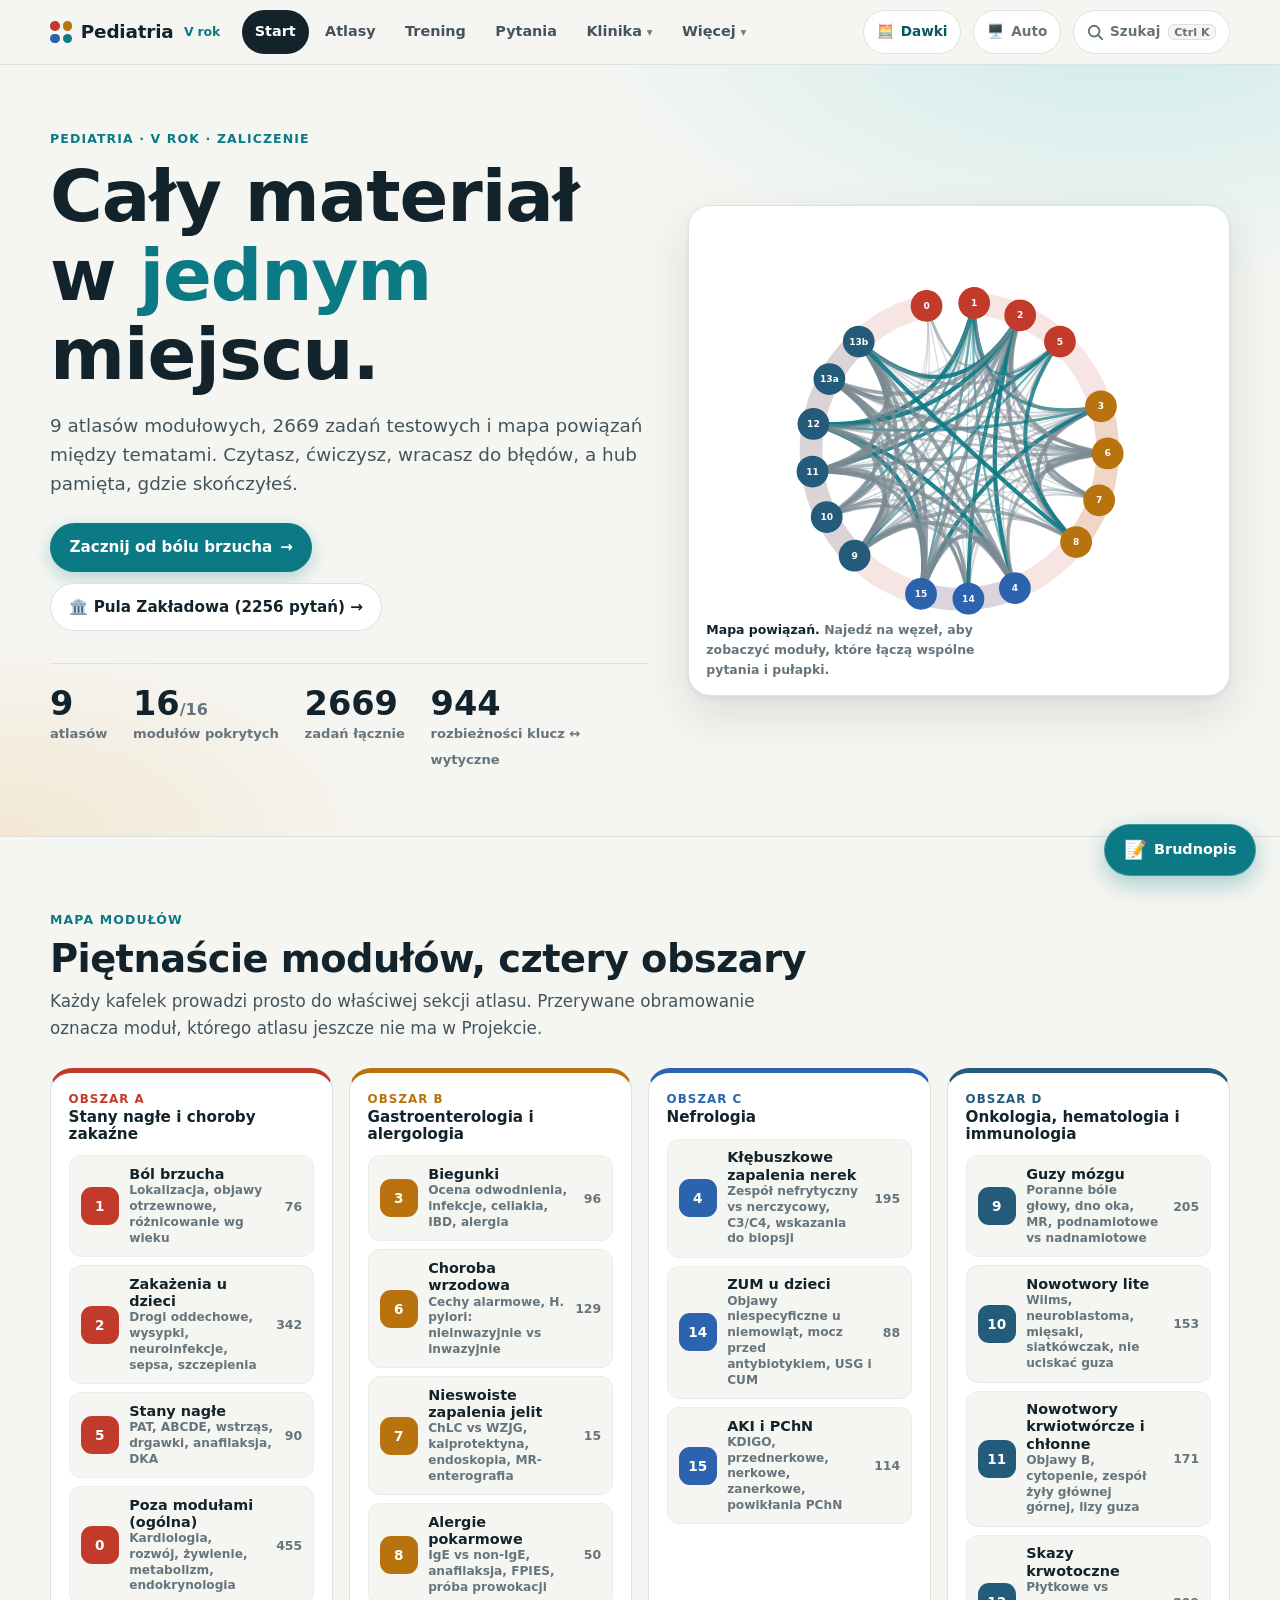
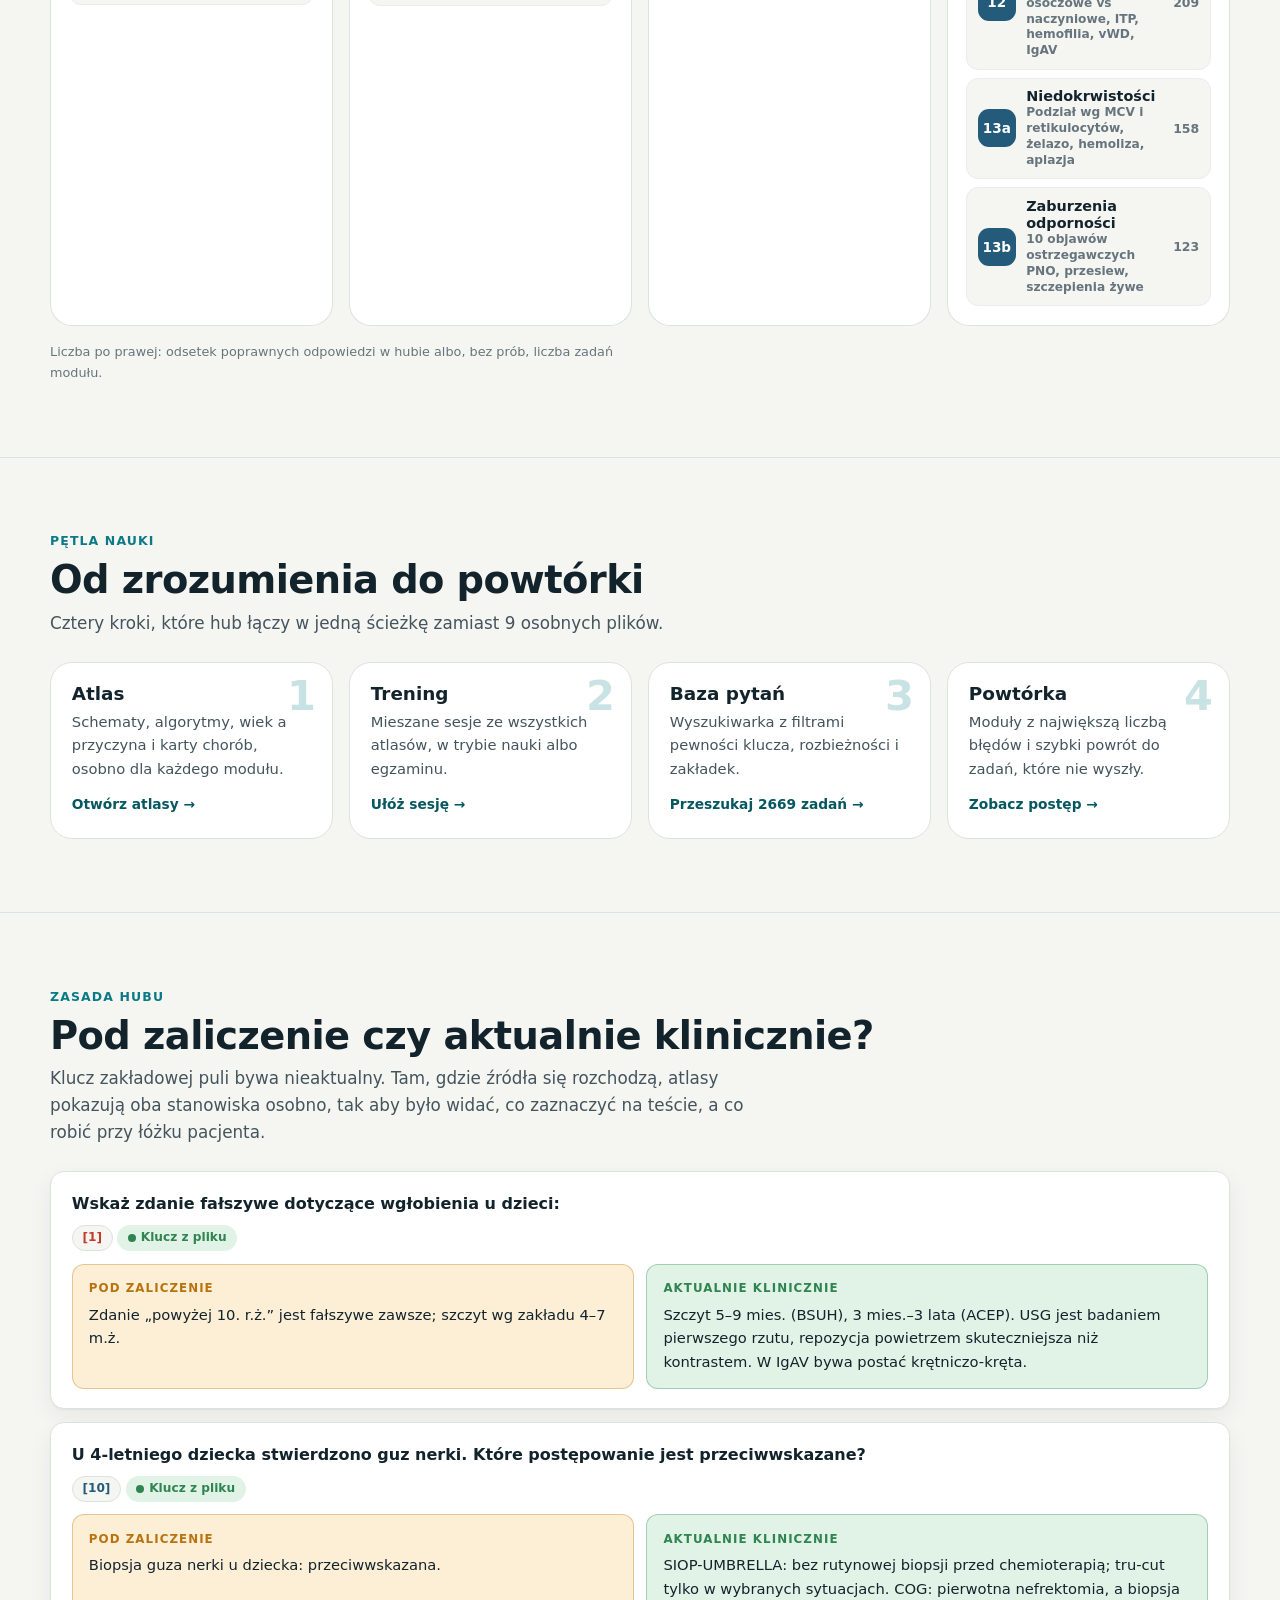
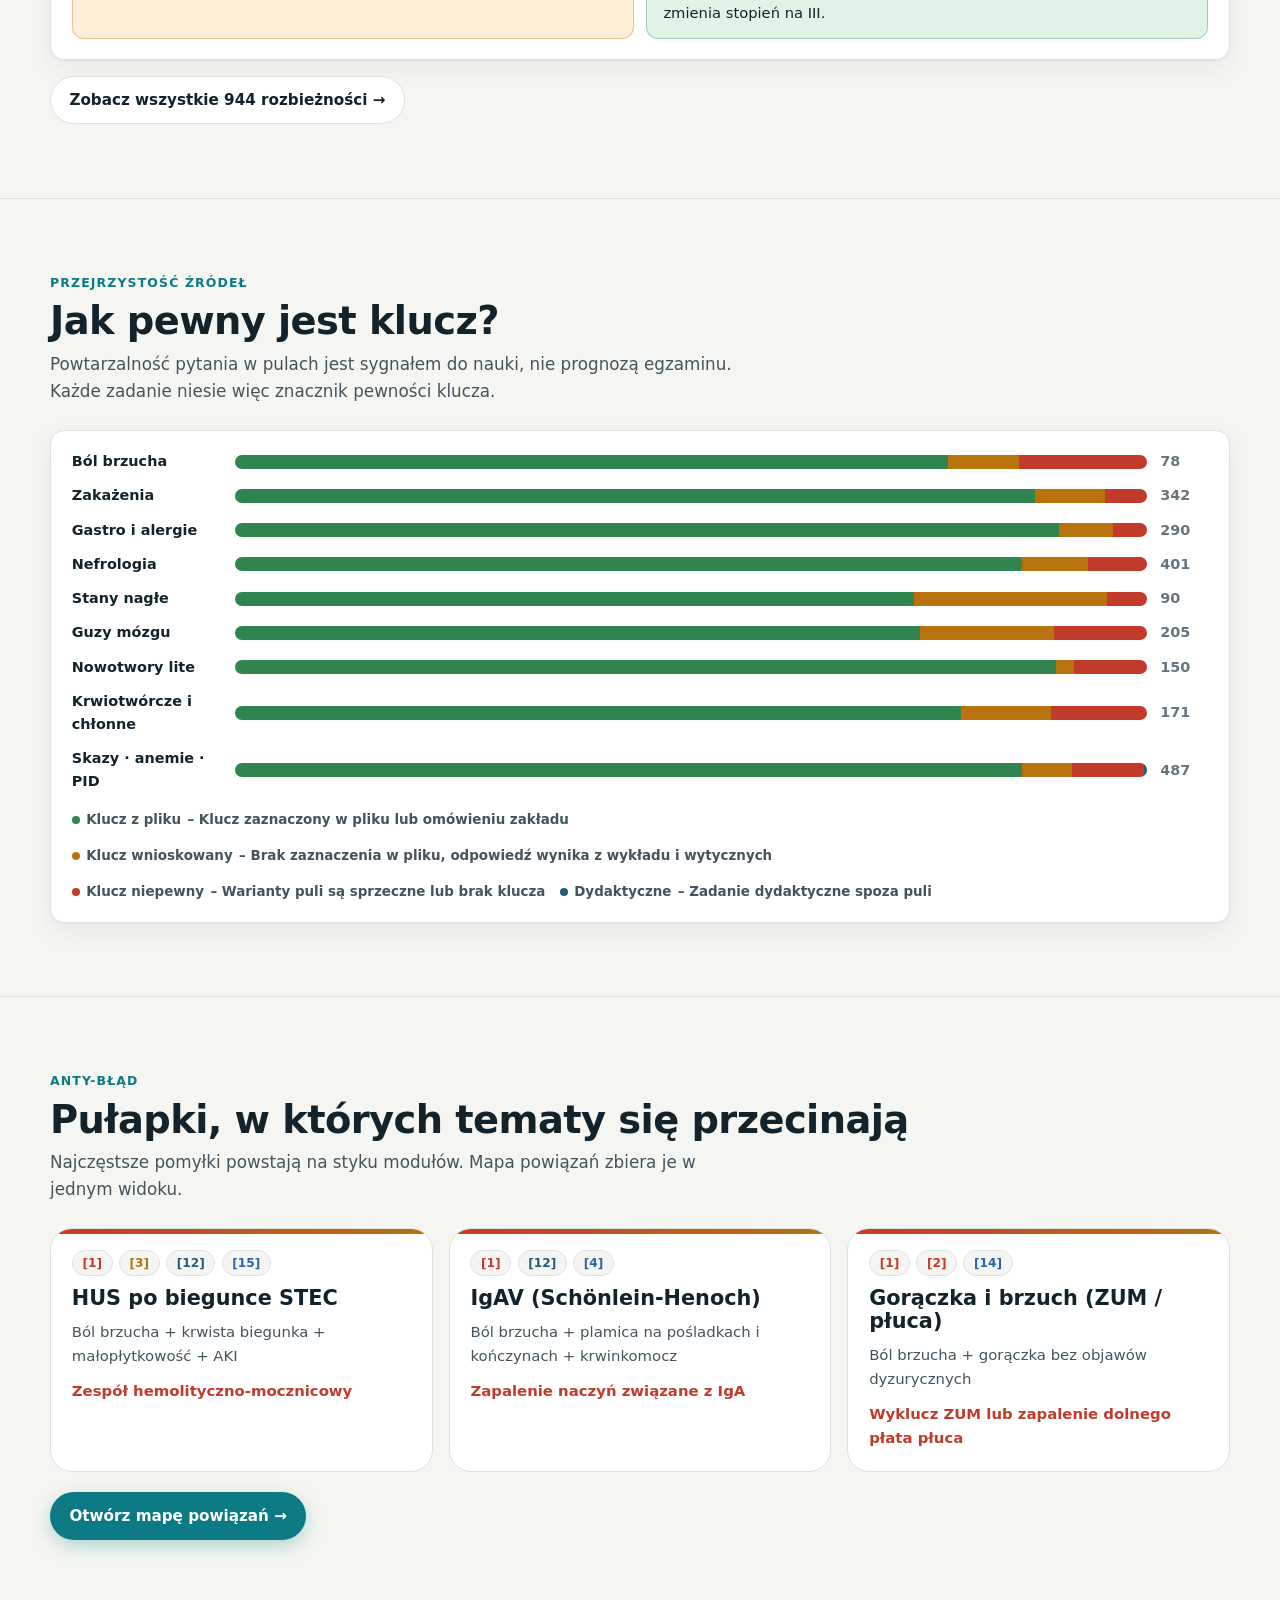
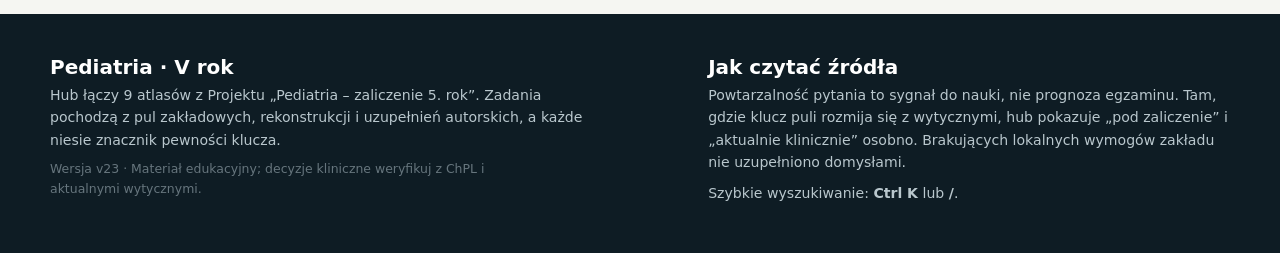
==== commit 7ed12cd0: "feat(zaklad): reconnect js/questions_zaklad.js (2256 Q) and precache in SW v23" ====
--- a/index.html
+++ b/index.html
@@ -100,6 +100,7 @@
 
 <script src="js/meta.js"></script>
 <script src="js/questions.js"></script>
+<script src="js/questions_zaklad.js"></script>
 <script src="js/logic.js"></script>
 <script src="js/app.js"></script>
 </body>
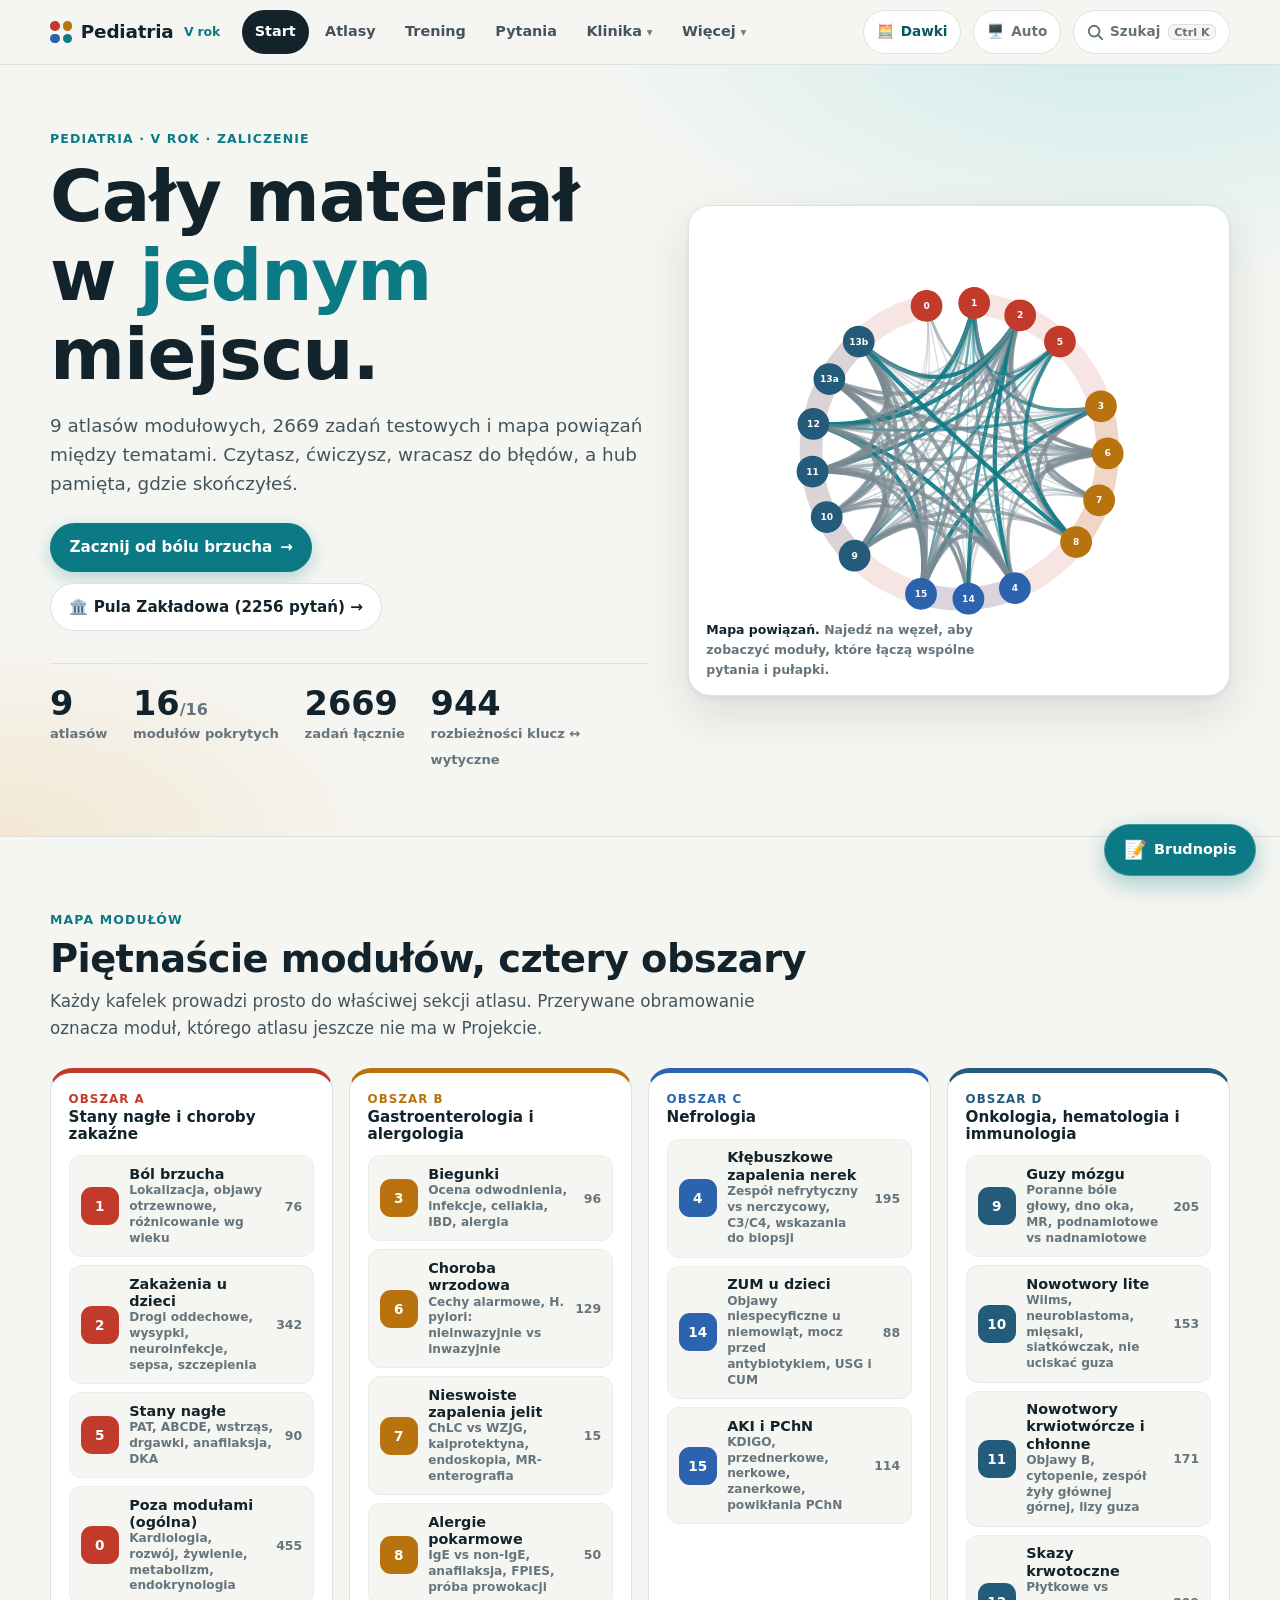
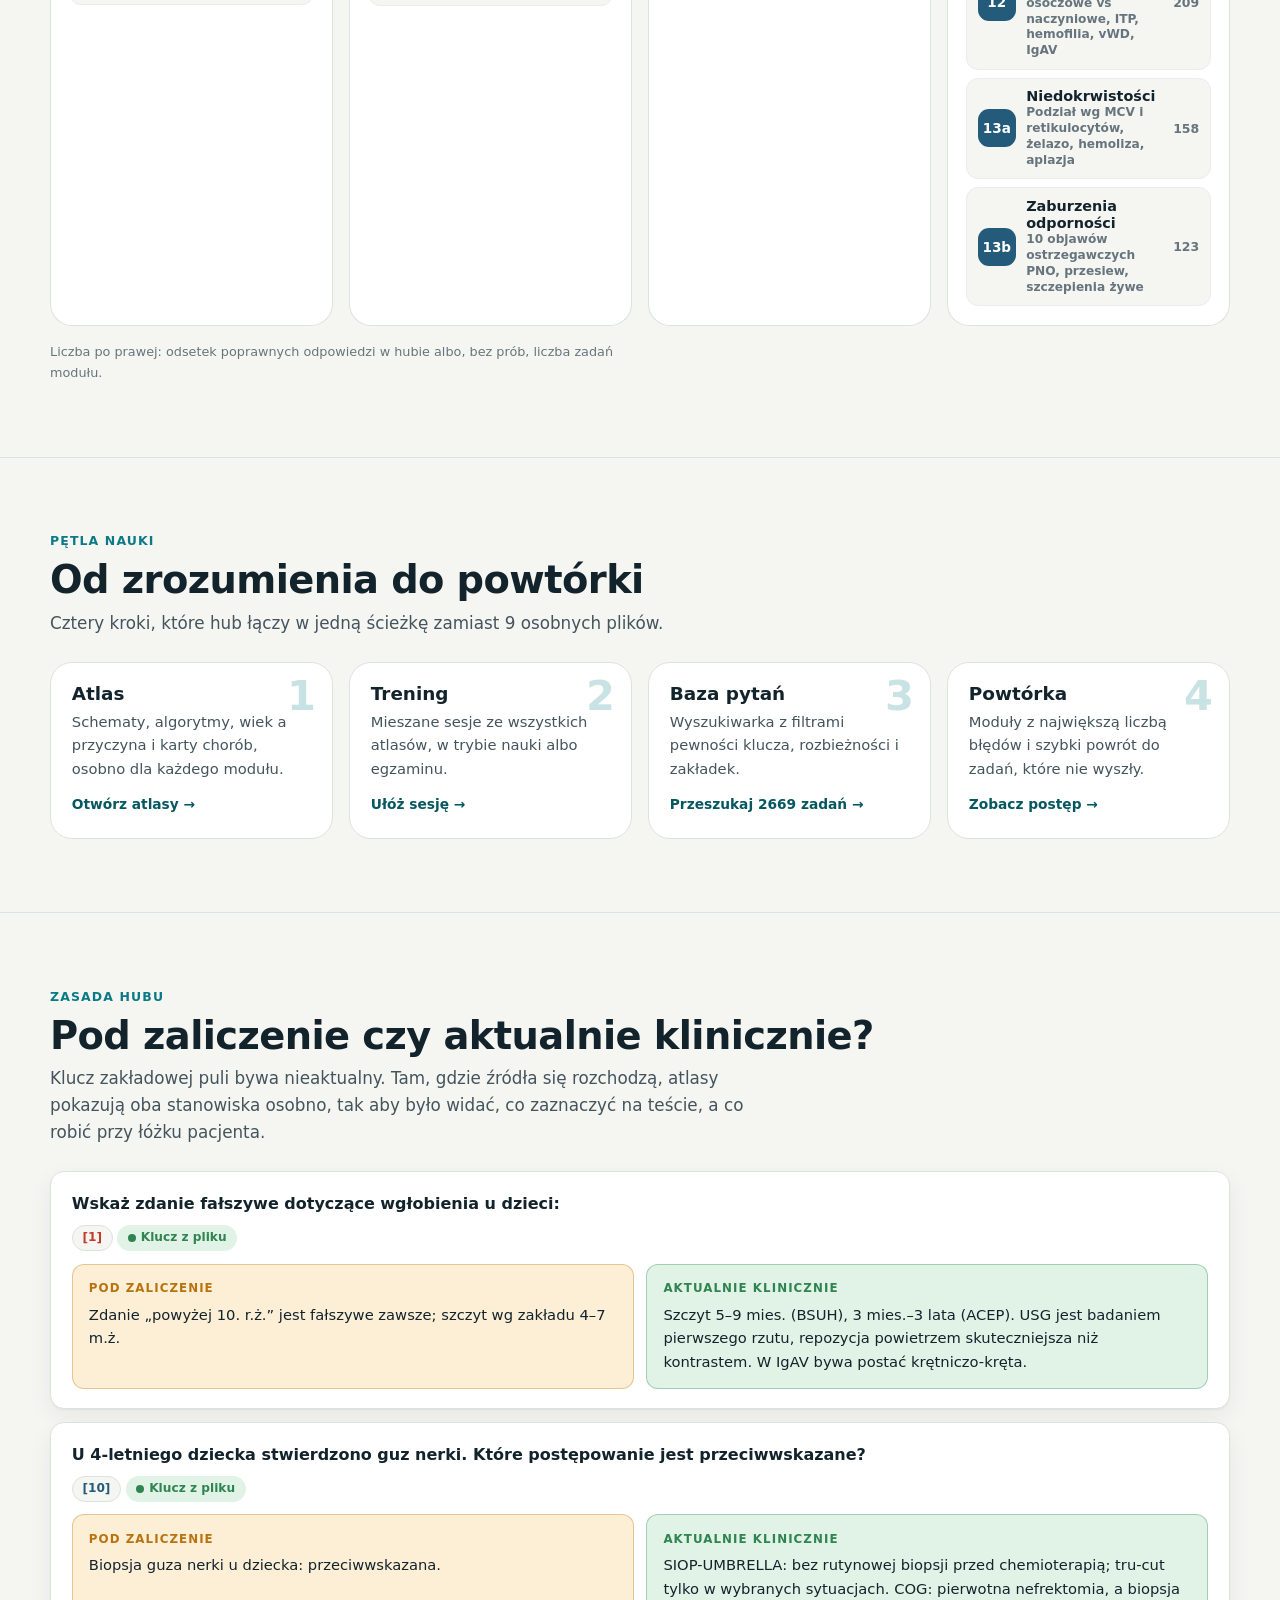
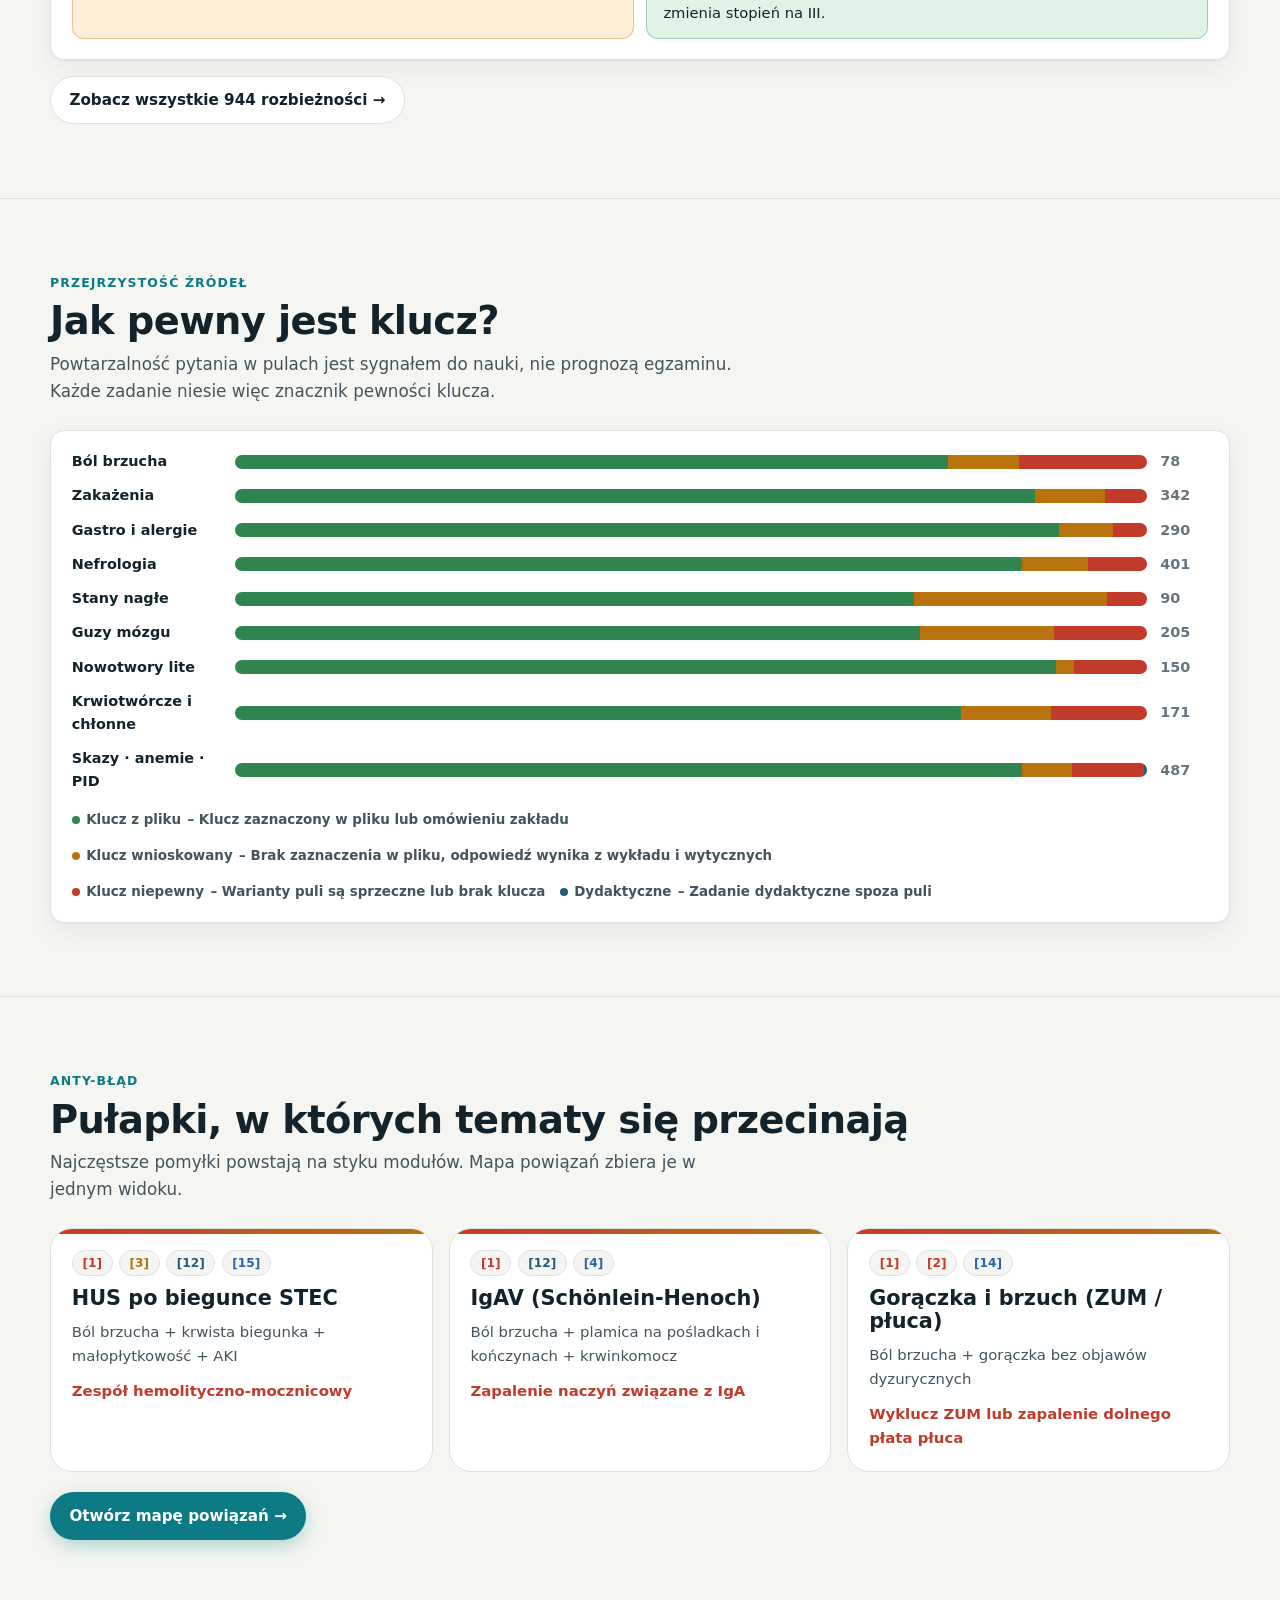
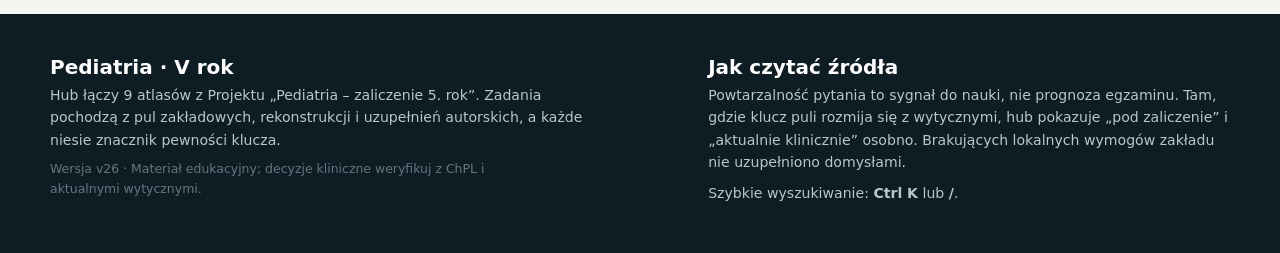
==== commit b9a8128d: "style: redesign dark theme with obsidian carbon palette" ====
--- a/index.html
+++ b/index.html
@@ -2,7 +2,10 @@
 <html lang="pl">
 <head>
 <meta charset="utf-8">
-<meta name="viewport" content="width=device-width,initial-scale=1">
+<meta name="viewport" content="width=device-width,initial-scale=1,viewport-fit=cover">
+<meta name="apple-mobile-web-app-capable" content="yes">
+<meta name="apple-mobile-web-app-status-bar-style" content="default">
+<meta name="apple-mobile-web-app-title" content="Pediatria V">
 <title>Pediatria V · hub nauki do zaliczenia</title>
 <meta name="description" content="Jeden hub łączący wszystkie atlasy modułowe z pediatrii: czytanie, trening mieszany, baza pytań, mapa powiązań i postęp.">
 <meta name="theme-color" content="#F5F6F2">
@@ -14,7 +17,7 @@
 <link href="https://api.fontshare.com/v2/css?f[]=cabinet-grotesk@700,800&display=swap" rel="stylesheet" crossorigin="anonymous">
 <link rel="stylesheet" href="css/hub.css">
 <script>
-try{const t=localStorage.getItem('pediatria_hub_theme')||'auto';if(t==='dark'||(t==='auto'&&window.matchMedia('(prefers-color-scheme: dark)').matches))document.documentElement.dataset.theme='dark';}catch(e){}
+try{const t=localStorage.getItem('pediatria_hub_theme')||'auto';if(t==='dark'||(t==='auto'&&window.matchMedia('(prefers-color-scheme: dark)').matches)){document.documentElement.dataset.theme='dark';const m=document.querySelector('meta[name="theme-color"]');if(m)m.content='#090C0E';}}catch(e){}
 </script>
 </head>
 <body>
@@ -56,7 +59,10 @@
 <main id="view" tabindex="-1"></main>
 <footer class="ft" id="ft"></footer>
 <dialog class="pal" id="pal" aria-label="Szukaj w hubie">
-  <input id="palIn" type="search" placeholder="Szukaj modułu, sekcji atlasu lub pytania…" autocomplete="off" aria-label="Szukaj">
+  <div class="pal-head">
+    <input id="palIn" type="search" placeholder="Szukaj modułu, sekcji atlasu lub pytania…" autocomplete="off" aria-label="Szukaj">
+    <button type="button" class="pal-close" id="palClose" aria-label="Zamknij wyszukiwarkę">✕</button>
+  </div>
   <ul id="palList" role="listbox"></ul>
 </dialog>
 <div class="toast" id="toast" role="status" aria-live="polite"></div>
--- a/css/hub.css
+++ b/css/hub.css
@@ -1,9 +1,9 @@
 /* Pediatria V – hub. Spójny system z atlasami: Cabinet Grotesk + Satoshi, teal. */
 :root{
-  --bg:#F5F6F2; --surface:#FFFFFF; --ink:#13232C; --ink-2:#44545D; --ink-inv:#FFFFFF; --muted:#66757D; --line:#DCE2E0; --line-2:#E9EDEB;
+  --bg:#F5F6F2; --surface:#FFFFFF; --surface-2:#EFF2F0; --bg-card:#F5F6F2; --ink:#13232C; --ink-2:#44545D; --ink-inv:#FFFFFF; --muted:#66757D; --ink-muted:#66757D; --line:#DCE2E0; --line-2:#E9EDEB;
   --teal:#0C7A85; --teal-d:#075760; --teal-l:#DDF1F2; --teal-xl:#EEF8F8;
   --red:#C23B2A; --red-d:#992B1D; --red-l:#FBE6E2;
-  --amber:#B8730F; --amber-l:#FCEFD6;
+  --amber:#B8730F; --amber-d:#8F5808; --amber-l:#FCEFD6;
   --blue:#2B63AE; --blue-d:#1E4984; --blue-l:#E1ECF9;
   --green:#2F8450; --green-d:#1F6138; --green-l:#E1F3E7;
   --violet:#245B7A; --violet-d:#184158; --violet-l:#E1EFF5;
@@ -16,32 +16,46 @@
   --bar-h:64px;
 }
 
-/* ---------- dark theme ---------- */
+/* ---------- dark theme (obsidian carbon) ---------- */
 :root[data-theme="dark"]{
-  --bg:#0C151B; --surface:#14222B; --ink:#EDF3F5; --ink-2:#A5B6BE; --ink-inv:#0D181E; --muted:#738894; --line:#223744; --line-2:#1B2C37;
-  --teal:#17A2B0; --teal-d:#61D3DE; --teal-l:rgba(23,162,176,.2); --teal-xl:rgba(23,162,176,.1);
-  --red:#E05847; --red-d:#F27E70; --red-l:rgba(224,88,71,.2);
-  --amber:#D98E1C; --amber-l:rgba(217,142,28,.2);
-  --blue:#4D8BE0; --blue-d:#7CB2F5; --blue-l:rgba(77,139,224,.2);
-  --green:#42B36F; --green-d:#69D493; --green-l:rgba(66,179,111,.2);
-  --violet:#5FA8CE; --violet-d:#84C2E2; --violet-l:rgba(95,168,206,.2);
-  --night:#0E1C24; --night-2:#16303B; --ft-bg:#071117;
-}
-[data-theme="dark"] .hero{background:radial-gradient(900px 460px at 88% -8%,rgba(12,122,133,.22) 0,transparent 62%),radial-gradient(600px 300px at 0 100%,rgba(184,115,15,.18) 0,transparent 70%),var(--bg)}
-[data-theme="dark"] .bar{background:rgba(12,21,27,.88)}
-[data-theme="dark"] .field{background-color:var(--surface);color:var(--ink)}
-[data-theme="dark"] .gsvg .edge{stroke:#425866}
+  color-scheme:dark;
+  --bg:#090C0E; --surface:#11161A; --surface-2:#171E24; --bg-card:#11161A; --ink:#F1F5F7; --ink-2:#B3C0C8; --ink-inv:#090C0E; --muted:#8A9BA5; --ink-muted:#8FA0AA; --line:#222B32; --line-2:#192026;
+  --teal:#0F828E; --teal-hover:#139AA8; --teal-d:#4FD1DD; --teal-l:rgba(18,153,166,.18); --teal-xl:rgba(18,153,166,.10);
+  --red:#E55B4B; --red-d:#FF8C7E; --red-l:rgba(229,91,75,.16);
+  --amber:#E59A24; --amber-d:#F7BE59; --amber-l:rgba(229,154,36,.16);
+  --blue:#4E8FE6; --blue-d:#86BAFA; --blue-l:rgba(78,143,230,.16);
+  --green:#3BB36E; --green-d:#71DF9E; --green-l:rgba(59,179,110,.16);
+  --violet:#4FA3CC; --violet-d:#84CBEB; --violet-l:rgba(79,163,204,.16);
+  --night:#06080A; --night-2:#0C1115; --ft-bg:#06080A;
+  --shadow:0 1px 0 rgba(255,255,255,.04) inset,0 8px 24px rgba(0,0,0,.46);
+  --shadow-lg:0 1px 0 rgba(255,255,255,.06) inset,0 20px 52px rgba(0,0,0,.64);
+}
+[data-theme="dark"] .hero{background:radial-gradient(920px 480px at 88% -8%,rgba(15,130,142,.16) 0,transparent 62%),radial-gradient(620px 320px at 0 100%,rgba(229,154,36,.08) 0,transparent 70%),var(--bg)}
+[data-theme="dark"] .hero h1 em,[data-theme="dark"] .eyebrow,[data-theme="dark"] .hero-stat .val{color:var(--teal-d)}
+[data-theme="dark"] .bar{background:rgba(9,12,14,.84);border-bottom-color:var(--line)}
+[data-theme="dark"] .btn.pri:hover,[data-theme="dark"] .btn-primary:hover{background:var(--teal-hover);color:#fff}
+[data-theme="dark"] .nav-pop,[data-theme="dark"] .drawer-notes{background:var(--surface-2);border-color:#2A353E}
+[data-theme="dark"] dialog.pal{border:1px solid var(--line);box-shadow:0 30px 80px rgba(0,0,0,.78)}
+[data-theme="dark"] dialog.pal::backdrop{background:rgba(4,6,8,.74)}
+[data-theme="dark"] .field{background-color:var(--surface);color:var(--ink);background-image:url("data:image/svg+xml,%3Csvg xmlns='http://www.w3.org/2000/svg' width='18' height='18' fill='none' stroke='%238A9BA5' stroke-width='2.2' stroke-linecap='round'%3E%3Ccircle cx='8' cy='8' r='6'/%3E%3Cpath d='m13 13 4 4'/%3E%3C/svg%3E")}
+[data-theme="dark"] .why{border-color:rgba(79,209,221,.25)}
+[data-theme="dark"] .tip{border-color:rgba(229,154,36,.30)}
+[data-theme="dark"] .zd-banner{background:linear-gradient(135deg,var(--surface) 0%,rgba(229,154,36,.07) 100%)}
+[data-theme="dark"] .fab-notes{border-color:rgba(255,255,255,.14);box-shadow:0 10px 28px rgba(0,0,0,.6),0 0 0 1px rgba(79,209,221,.2)}
+[data-theme="dark"] footer.ft{border-top:1px solid var(--line)}
+[data-theme="dark"] .gsvg .edge{stroke:#3F4E59}
 [data-theme="dark"] .gsvg .node text.n{fill:#fff}
 [data-theme="dark"] .gsvg .node text.l{fill:var(--ink-2)}
 [data-theme="dark"] .gsvg .node.miss circle.c{fill:var(--surface)!important}
-[data-theme="dark"] .mtile:hover{background:var(--surface)}
-[data-theme="dark"] .toast{background:#223744;color:#fff;border:1px solid #334e60}
+[data-theme="dark"] .mtile:hover{background:var(--surface-2)}
+[data-theme="dark"] .toast{background:var(--surface-2);color:var(--ink);border:1px solid #2E3B45;box-shadow:var(--shadow-lg)}
 *{box-sizing:border-box;margin:0;padding:0}
-html{scroll-behavior:smooth;scroll-padding-top:76px}
-body{font-family:var(--font-body);font-size:16px;line-height:1.6;color:var(--ink);background:var(--bg);-webkit-font-smoothing:antialiased;min-height:100vh;display:flex;flex-direction:column}
+html{scroll-behavior:smooth;scroll-padding-top:calc(76px + env(safe-area-inset-top))}
+body{font-family:var(--font-body);font-size:16px;line-height:1.6;color:var(--ink);background:var(--bg);-webkit-font-smoothing:antialiased;-webkit-text-size-adjust:100%;min-height:100vh;min-height:100dvh;display:flex;flex-direction:column;overflow-x:clip}
 img,svg{max-width:100%;display:block}
 a{color:var(--teal-d)}
 button{font:inherit;color:inherit;cursor:pointer;background:none;border:0}
+a,button,summary,[role="button"],.node,.kg-node{touch-action:manipulation;-webkit-tap-highlight-color:transparent}
 h1,h2,h3{font-family:var(--font-display);line-height:1.1;letter-spacing:-.015em;font-weight:800}
 h2{font-size:clamp(1.7rem,3.4vw,2.4rem);margin-bottom:.5rem}
 h3{font-size:1.15rem;font-family:var(--font-body);font-weight:700;letter-spacing:0}
@@ -55,7 +69,7 @@
 .mono{font-variant-numeric:tabular-nums}
 
 /* ---------- top bar ---------- */
-.bar{position:sticky;top:0;z-index:60;background:rgba(245,246,242,.9);backdrop-filter:blur(12px);border-bottom:1px solid var(--line)}
+.bar{position:sticky;top:0;z-index:60;background:rgba(245,246,242,.9);-webkit-backdrop-filter:blur(12px);backdrop-filter:blur(12px);border-bottom:1px solid var(--line);padding:env(safe-area-inset-top) env(safe-area-inset-right) 0 env(safe-area-inset-left)}
 .bar .wrap{display:flex;align-items:center;gap:.75rem;height:var(--bar-h)}
 .logo{display:flex;align-items:center;gap:.55rem;min-height:44px;text-decoration:none;color:var(--ink);font-family:var(--font-display);font-weight:800;font-size:1.15rem;letter-spacing:-.01em;white-space:nowrap}
 .logo i{display:grid;grid-template-columns:1fr 1fr;gap:3px;width:22px;height:22px}
@@ -96,6 +110,18 @@
 .chip{display:inline-flex;align-items:center;gap:.3rem;font-size:.76rem;font-weight:800;padding:.14rem .6rem;border-radius:999px;background:var(--bg);border:1px solid var(--line);color:var(--ink-2);white-space:nowrap}
 .chip.m{font-variant-numeric:tabular-nums}
 .chip.on{background:var(--ink);color:var(--ink-inv);border-color:var(--ink)}
+.chip.hit{background:#FFF3E0;color:#C64100;border-color:#FFE0B2;font-weight:700}
+.chip.gap{background:#FFF8E1;color:#9C6500;border-color:#FFE082;font-weight:700}
+.chip.glued{background:#FEE2E2;color:#991B1B;border-color:#FECACA;font-weight:700}
+[data-theme="dark"] .chip.hit{background:rgba(249,115,22,.16);color:#FFA463;border-color:rgba(249,115,22,.34)}
+[data-theme="dark"] .chip.gap{background:rgba(229,154,36,.16);color:#F7BE59;border-color:rgba(229,154,36,.34)}
+[data-theme="dark"] .chip.glued{background:rgba(229,91,75,.16);color:#FF8C7E;border-color:rgba(229,91,75,.34)}
+.qtab.zaklad-tab:not(.on){border-color:var(--amber);color:var(--amber-d);font-weight:700}
+.tgl.gap-tgl[aria-pressed=true]{background:var(--amber-l);border-color:var(--amber);color:var(--amber-d)}
+.btn.hit{background:#C84700;border-color:#C84700;color:#fff}
+.btn.hit:hover{background:#A93C00;border-color:#A93C00}
+[data-theme="dark"] .btn.hit{background:#C94D0C;border-color:#C94D0C}
+[data-theme="dark"] .btn.hit:hover{background:#DE5B16;border-color:#DE5B16}
 .dot{width:8px;height:8px;border-radius:50%;display:inline-block;flex:none}
 .pillrow{display:flex;flex-wrap:wrap;gap:.4rem}
 .tgl{padding:.34rem .8rem;border-radius:999px;border:1.5px solid var(--line);background:var(--surface);font-weight:700;font-size:.85rem;color:var(--ink-2);transition:all .15s}
@@ -175,7 +201,7 @@
 .legend span{display:inline-flex;gap:.4rem;align-items:center;font-weight:600}
 
 /* ---------- atlas gallery ---------- */
-.agrid{display:grid;grid-template-columns:repeat(auto-fill,minmax(320px,1fr));gap:1rem}
+.agrid{display:grid;grid-template-columns:repeat(auto-fill,minmax(min(100%,300px),1fr));gap:1rem}
 .acard{display:flex;flex-direction:column;gap:.7rem;text-decoration:none;color:var(--ink);background:var(--surface);border:1px solid var(--line);border-radius:var(--r-lg);padding:1.3rem;transition:transform .15s,box-shadow .15s;position:relative;overflow:hidden}
 .acard:hover{transform:translateY(-3px);box-shadow:var(--shadow-lg)}
 .acard::before{content:"";position:absolute;left:0;top:0;right:0;height:5px;background:linear-gradient(90deg,var(--c1),var(--c2))}
@@ -184,16 +210,18 @@
 .acard .meta{display:flex;gap:1rem;font-size:.82rem;color:var(--muted);font-weight:700;margin-top:auto;padding-top:.5rem;border-top:1px solid var(--line-2)}
 
 /* ---------- reader ---------- */
-body.reader main{display:flex;flex-direction:column}
-.rbar{background:var(--surface);border-bottom:1px solid var(--line)}
-.rbar .wrap{display:flex;align-items:center;gap:.8rem;min-height:52px;padding:.4rem 0;width:min(1500px,100% - 2rem)}
-.rtabs{display:flex;gap:.3rem;overflow-x:auto;flex:1;scrollbar-width:none}
+body.reader{height:100vh;height:100dvh;min-height:0;overflow:hidden;padding-bottom:0}
+body.reader main{display:flex;flex-direction:column;flex:1;min-height:0}
+.rbar{background:var(--surface);border-bottom:1px solid var(--line);padding-inline:env(safe-area-inset-left) env(safe-area-inset-right)}
+.rbar .wrap{display:flex;align-items:center;gap:.65rem;min-height:52px;padding:.4rem 0;width:min(1500px,100% - 2rem)}
+.rbar-sec-sel{max-width:190px;min-width:0}
+.rtabs{display:flex;gap:.3rem;overflow-x:auto;flex:1;min-width:0;scrollbar-width:none;-webkit-overflow-scrolling:touch}
 .rtabs::-webkit-scrollbar{display:none}
 .rtab{padding:.35rem .75rem;border-radius:999px;font-weight:700;font-size:.84rem;color:var(--ink-2);text-decoration:none;white-space:nowrap;border:1.5px solid transparent}
 .rtab:hover{background:var(--line-2)}
 .rtab.on{background:var(--teal-l);border-color:var(--teal);color:var(--teal-d)}
 .rtab b{color:var(--teal)}
-.rframe{flex:1;display:block;width:100%;border:0;background:var(--bg);height:calc(100vh - var(--bar-h) - 52px);min-height:420px}
+.rframe{flex:1;min-height:0;height:auto;display:block;width:100%;border:0;background:var(--bg)}
 .rsecs{background:var(--bg);border-bottom:1px solid var(--line-2)}
 .rsecs .wrap{width:min(1500px,100% - 2rem);display:flex;gap:.3rem;overflow-x:auto;padding:.4rem 0;scrollbar-width:none;align-items:center}
 .rsecs .lab{font-size:.74rem;font-weight:800;letter-spacing:.08em;text-transform:uppercase;color:var(--muted);margin-right:.4rem;white-space:nowrap}
@@ -298,10 +326,13 @@
 .matrix td{width:34px;height:30px;text-align:center;border-radius:6px;font-variant-numeric:tabular-nums}
 
 /* ---------- palette ---------- */
-dialog.pal{border:0;border-radius:var(--r-lg);width:min(680px,calc(100% - 1.6rem));padding:0;box-shadow:0 30px 80px rgba(14,28,36,.4);margin:12vh auto auto;background:var(--surface);overflow:hidden}
-dialog.pal::backdrop{background:rgba(14,28,36,.5);backdrop-filter:blur(3px)}
-.pal input{width:100%;border:0;border-bottom:1px solid var(--line);padding:1.1rem 1.3rem;font:600 1.1rem var(--font-body);outline:none;color:var(--ink);background:var(--surface)}
-.pal ul{list-style:none;max-height:min(55vh,440px);overflow:auto;padding:.4rem}
+dialog.pal{border:0;border-radius:var(--r-lg);width:min(680px,calc(100% - 1.6rem));max-height:calc(100dvh - 24px - env(safe-area-inset-top) - env(safe-area-inset-bottom));padding:0;box-shadow:0 30px 80px rgba(14,28,36,.4);margin:12vh auto auto;background:var(--surface);overflow:hidden}
+dialog.pal::backdrop{background:rgba(14,28,36,.5);-webkit-backdrop-filter:blur(3px);backdrop-filter:blur(3px)}
+.pal-head{display:flex;align-items:center;border-bottom:1px solid var(--line);background:var(--surface)}
+.pal input{flex:1;min-width:0;border:0;padding:1.05rem 1.2rem;font:600 1.05rem var(--font-body);outline:none;color:var(--ink);background:var(--surface)}
+.pal-close{min-width:44px;min-height:44px;margin-right:.4rem;border-radius:10px;display:grid;place-items:center;color:var(--muted);font-weight:800;font-size:1rem}
+.pal-close:hover{background:var(--line-2);color:var(--ink)}
+.pal ul{list-style:none;max-height:min(55dvh,440px);overflow:auto;-webkit-overflow-scrolling:touch;padding:.4rem}
 .pal li a{display:grid;grid-template-columns:auto 1fr auto;gap:.7rem;align-items:center;padding:.55rem .7rem;border-radius:10px;text-decoration:none;color:var(--ink)}
 .pal li a:hover,.pal li a.cur{background:var(--teal-l)}
 .pal li .k{font-size:.7rem;font-weight:800;letter-spacing:.06em;text-transform:uppercase;color:var(--muted)}
@@ -309,7 +340,7 @@
 .pal .empty{padding:1.4rem;color:var(--muted);text-align:center}
 
 /* ---------- footer ---------- */
-footer.ft{background:var(--ft-bg);color:#B9C7CD;padding:2.6rem 0 3rem;margin-top:auto}
+footer.ft{background:var(--ft-bg);color:#B9C7CD;padding:2.6rem env(safe-area-inset-right) calc(3rem + env(safe-area-inset-bottom)) env(safe-area-inset-left);margin-top:auto}
 footer.ft .wrap{display:grid;grid-template-columns:1.2fr 1fr;gap:2rem}
 footer.ft h3{color:#fff;font-family:var(--font-display);font-size:1.25rem;margin-bottom:.4rem}
 footer.ft p{font-size:.88rem;max-width:60ch}
@@ -317,75 +348,88 @@
 body.reader footer.ft{display:none}
 .pwa-install{display:none;align-items:center;justify-content:center;gap:.4rem;min-height:44px;padding:0 .8rem;border:1px solid var(--teal);border-radius:999px;background:var(--teal-l);color:var(--teal-d);font-size:.85rem;font-weight:700;cursor:pointer;white-space:nowrap}
 .pwa-install:hover{background:var(--teal);color:#fff}
-.toast{position:fixed;left:50%;bottom:1.4rem;transform:translateX(-50%) translateY(20px);background:var(--ink);color:var(--ink-inv);padding:.6rem 1.1rem;border-radius:999px;font-weight:700;font-size:.9rem;opacity:0;pointer-events:none;transition:all .25s;z-index:100;display:flex;align-items:center;gap:.5rem}
+.toast{position:fixed;left:50%;bottom:calc(1.4rem + env(safe-area-inset-bottom));transform:translateX(-50%) translateY(20px);background:var(--ink);color:var(--ink-inv);padding:.6rem 1.1rem;border-radius:999px;font-weight:700;font-size:.9rem;max-width:calc(100vw - 24px);opacity:0;pointer-events:none;transition:all .25s;z-index:100;display:flex;align-items:center;gap:.5rem}
 .toast.on{opacity:1;transform:translateX(-50%);pointer-events:auto}
 
 /* ---------- responsive ---------- */
 @media (max-width:1120px){
   .bar .wrap{gap:.45rem}
   .logo small,.srch kbd{display:none}
-  .menu a,.nav-dd-btn{padding:.42rem .62rem;font-size:.86rem}
+  .menu a,.nav-dd-btn{padding:.42rem .58rem;font-size:.84rem}
   .srch,.pwa-install{padding:0 .65rem}
 }
 @media (max-width:1000px){
   .hero .grid,.conn{grid-template-columns:minmax(0,1fr)}
-  .hero .grid>*{min-width:0}
+  .hero .grid>*,.conn>*,.notes-layout>*,.osce-wrap>*,.presc-workspace-grid>*,.rash-card-grid>*,.exam-summary-card>*{min-width:0}
+  .hero-viz .gsvg{max-width:480px;margin-inline:auto}
   .map{grid-template-columns:repeat(2,1fr)}
   .loop{grid-template-columns:repeat(2,1fr)}
   .stats{grid-template-columns:repeat(2,auto)}
   .sticky{position:static}
   footer.ft .wrap{grid-template-columns:1fr}
 }
-@media (max-width:900px){
+@media (max-width:960px){
+  /* iPad portrait: zachowaj czytelny górny pasek nawigacji bez przepełnienia */
+  .btn-calc{display:none}
   .srch .lbl,.pwa-install .lbl{display:none}
   .srch,.pwa-install{min-width:44px;min-height:44px;padding:0 .55rem}
-}
-@media (max-width:640px){
+  .menu{margin-left:.35rem;gap:.1rem}
+  .menu a,.nav-dd-btn{padding:.4rem .52rem;font-size:.82rem}
+}
+@media (max-width:720px){
   :root{--bar-h:58px}
   .wrap{width:min(1180px,100% - 1.2rem)}
   .bar .wrap{gap:.35rem;justify-content:space-between}
   .logo{font-size:1.05rem}
   .logo small,.srch .lbl,.srch kbd,.pwa-install .lbl,.ring-mini span{display:none}
+  .btn-calc{display:inline-flex}
   .srch,.pwa-install{min-width:44px;min-height:44px;padding:0 .55rem}
   .bar{-webkit-backdrop-filter:none;backdrop-filter:none;background:var(--bg)}
-  .menu{position:fixed;left:0;right:0;bottom:0;z-index:40;margin:0;gap:.15rem;justify-content:space-between;background:var(--surface);border-top:1px solid var(--line);padding:.3rem .4rem calc(.3rem + env(safe-area-inset-bottom));box-shadow:0 -6px 20px rgba(19,35,44,.06);overflow:visible}
+  .menu{position:fixed;left:0;right:0;bottom:0;z-index:40;margin:0;gap:.15rem;justify-content:space-between;background:var(--surface);border-top:1px solid var(--line);padding:.3rem max(.4rem,env(safe-area-inset-right)) calc(.3rem + env(safe-area-inset-bottom)) max(.4rem,env(safe-area-inset-left));box-shadow:0 -6px 20px rgba(19,35,44,.06);overflow:visible}
   .menu>li{flex:1;min-width:0;display:flex}
-  .menu>li>a,.menu>li>.nav-dd-btn{width:100%;justify-content:center;text-align:center;padding:.35rem .2rem;min-height:44px;font-size:.73rem;border-radius:12px}
+  .menu>li>a,.menu>li>.nav-dd-btn{width:100%;justify-content:center;text-align:center;padding:.35rem .18rem;min-height:44px;font-size:.73rem;border-radius:12px}
   .nav-pop{top:auto;bottom:calc(100% + 8px);left:auto;right:0;min-width:min(250px,calc(100vw - 1.2rem))}
-  body{padding-bottom:74px}
+  body{padding-bottom:calc(74px + env(safe-area-inset-bottom))}
+  body.reader{padding-bottom:calc(58px + env(safe-area-inset-bottom))}
+  .hero-viz .cap{position:static;max-width:none;margin-top:.55rem;text-align:center}
   .gsvg .node text.l{font-size:21px}
-  .rbar .wrap{flex-wrap:wrap;gap:.4rem}.rtabs{order:5;flex-basis:100%;min-width:0}
+  .rbar .wrap{flex-wrap:wrap;gap:.4rem}
+  .rbar-sec-sel{flex:1 1 130px;max-width:none}
+  .rtabs{order:5;flex-basis:100%;min-width:0}
   .rbar .wrap>*{min-width:0}
-  .toast{bottom:76px}
+  .toast{bottom:calc(76px + env(safe-area-inset-bottom))}
   .map,.loop,.dual{grid-template-columns:1fr}
   .crow{grid-template-columns:96px 1fr 38px}
   .res{grid-template-columns:1fr}
-  .prow{grid-template-columns:44px 1fr;}
+  .prow{grid-template-columns:44px 1fr}
   .prow>*:nth-child(n+3){grid-column:1 / -1}
   .qbox{padding:1.1rem}
   .stats{gap:1rem 1.4rem}
   .stat b{font-size:1.7rem}
-  .rframe{height:calc(100vh - var(--bar-h) - 150px - 58px)}
+  dialog.pal{width:calc(100% - 1rem);margin:max(10px,env(safe-area-inset-top)) auto auto;max-height:calc(100dvh - 20px - env(safe-area-inset-top) - env(safe-area-inset-bottom))}
+  .pal ul{max-height:46dvh}
 }
 @media (max-width:380px){
   .bar .wrap{gap:.25rem}
   .logo{font-size:.96rem;gap:.38rem}
   .hero h1{font-size:clamp(2rem,9vw,2.5rem)}
+  .menu>li>a,.menu>li>.nav-dd-btn{font-size:11px;padding:.35rem .08rem}
 }
 @media (prefers-reduced-motion:reduce){
   *{animation:none!important;transition:none!important;scroll-behavior:auto!important}
 }
-@media print{.bar,.rbar,footer.ft{display:none}}
+@media print{.bar,.rbar,footer.ft,.fab-notes,.drawer-notes{display:none}}
 
 /* ---------- floating notes FAB & drawer ---------- */
 .fab-notes{
   position:fixed;
-  bottom:24px;
-  right:24px;
+  bottom:calc(24px + env(safe-area-inset-bottom));
+  right:max(24px,env(safe-area-inset-right));
   z-index:50;
   display:inline-flex;
   align-items:center;
   gap:.45rem;
+  min-height:44px;
   padding:.65rem 1.15rem;
   border-radius:999px;
   background:var(--teal);
@@ -401,10 +445,10 @@
   background:var(--teal-d);
 }
 .fab-notes .fab-icon{font-size:1.15rem}
-@media (max-width:640px){
+@media (max-width:720px){
   .fab-notes{
-    bottom:72px;
-    right:12px;
+    bottom:calc(70px + env(safe-area-inset-bottom));
+    right:max(12px,env(safe-area-inset-right));
     width:44px;
     height:44px;
     padding:0;
@@ -415,10 +459,10 @@
 
 .drawer-notes{
   position:fixed;
-  bottom:80px;
-  right:24px;
+  bottom:calc(80px + env(safe-area-inset-bottom));
+  right:max(24px,env(safe-area-inset-right));
   width:min(440px,calc(100vw - 32px));
-  height:min(520px,calc(100vh - 120px));
+  height:min(520px,calc(100dvh - 120px - env(safe-area-inset-top) - env(safe-area-inset-bottom)));
   background:var(--surface);
   border:1px solid var(--line);
   border-radius:var(--r-lg);
@@ -430,13 +474,13 @@
   animation:fade .2s ease;
 }
 .drawer-notes[hidden]{display:none}
-@media (max-width:640px){
+@media (max-width:720px){
   .drawer-notes{
-    bottom:68px;
-    right:12px;
-    left:12px;
-    width:calc(100% - 24px);
-    height:min(480px,calc(100vh - 90px));
+    bottom:calc(68px + env(safe-area-inset-bottom));
+    right:max(12px,env(safe-area-inset-right));
+    left:max(12px,env(safe-area-inset-left));
+    width:auto;
+    height:min(480px,calc(100dvh - var(--bar-h) - 86px - env(safe-area-inset-top) - env(safe-area-inset-bottom)));
   }
 }
 .drawer-header{
@@ -562,7 +606,7 @@
   font-size:.82rem;
   font-family:ui-monospace,Menlo,monospace;
 }
-[data-theme="dark"] .md-preview pre{background:#091015;color:#D8E2E6}
+[data-theme="dark"] .md-preview pre{background:#06080A;color:#DCE6EB;border:1px solid var(--line)}
 .md-preview code{
   font-family:ui-monospace,Menlo,monospace;
   font-size:.85em;
@@ -585,6 +629,8 @@
 }
 @media (max-width:880px){
   .notes-layout{grid-template-columns:1fr}
+  .notes-sidebar{position:static;max-height:none}
+  .notes-items{max-height:240px}
 }
 .notes-sidebar{
   background:var(--surface);
@@ -719,7 +765,7 @@
   padding:.65rem 0;
   margin-bottom:1.4rem;
 }
-[data-theme="dark"] .exam-bar{background:rgba(12,21,27,.95)}
+[data-theme="dark"] .exam-bar{background:rgba(9,12,14,.92)}
 .exam-bar-inner{
   display:flex;
   align-items:center;
@@ -941,6 +987,18 @@
   display:flex;
   flex-direction:column;
   gap:.35rem;
+}
+.calc-field-divider{
+  border-left:1px solid var(--line-2);
+  padding-left:1.2rem;
+}
+@media (max-width:760px){
+  .calc-field-divider{
+    border-left:0;
+    border-top:1px solid var(--line-2);
+    padding-left:0;
+    padding-top:1rem;
+  }
 }
 .calc-slider{
   width:100%;
@@ -1017,7 +1075,7 @@
 .calc-tab-btn.active{
   background:var(--ink);
   border-color:var(--ink);
-  color:#fff;
+  color:var(--ink-inv);
 }
 
 .drug-grid{
@@ -1480,12 +1538,10 @@
   gap: .6rem;
   align-items: flex-start;
 }
-@media (prefers-color-scheme: dark) {
-  .imaging-pearl-box {
-    background: rgba(245, 158, 11, 0.12);
-    border-color: rgba(245, 158, 11, 0.4);
-    color: #fef3c7;
-  }
+[data-theme="dark"] .imaging-pearl-box {
+  background: rgba(229, 154, 36, 0.12);
+  border-color: rgba(229, 154, 36, 0.35);
+  color: #FDE68A;
 }
 
 /* ---------- WIRTUALNY PACJENT (SOR) ---------- */
@@ -1733,6 +1789,9 @@
   .kg-wrap {
     grid-template-columns: 1fr;
   }
+  .kg-wrap .sticky {
+    position: static;
+  }
 }
 .kg-canvas-card {
   background: var(--surface);
@@ -1798,7 +1857,7 @@
   stroke-linecap: round;
 }
 [data-theme="dark"] .kg-edge {
-  stroke: #394b56;
+  stroke: #35434E;
 }
 .kg-edge.dashed {
   stroke: var(--teal);
@@ -3439,3 +3498,293 @@
   border-radius: 999px;
 }
 
+/* ---------- shared responsive & OSCE helpers ---------- */
+.hero-strip {
+  display: grid;
+  grid-template-columns: repeat(4, minmax(0, 1fr));
+  gap: .85rem;
+}
+.hero-stat {
+  background: var(--surface);
+  border: 1px solid var(--line);
+  border-radius: var(--r);
+  padding: .9rem 1rem;
+  box-shadow: var(--shadow);
+  display: flex;
+  flex-direction: column;
+  gap: .15rem;
+}
+.hero-stat .val {
+  font-family: var(--font-display);
+  font-weight: 800;
+  font-size: 1.55rem;
+  line-height: 1.1;
+  color: var(--teal);
+  font-variant-numeric: tabular-nums;
+}
+.hero-stat .lbl {
+  font-size: .78rem;
+  font-weight: 700;
+  color: var(--muted);
+}
+.grid.cols-2 {
+  display: grid;
+  grid-template-columns: repeat(2, minmax(0, 1fr));
+  gap: 1.2rem;
+}
+.badge {
+  display: inline-flex;
+  align-items: center;
+  gap: .3rem;
+  font-size: .76rem;
+  font-weight: 800;
+  padding: .2rem .6rem;
+  border-radius: 999px;
+  border: 1px solid transparent;
+  background: var(--bg);
+  color: var(--ink-2);
+}
+.btn-primary {
+  background: var(--teal);
+  color: #fff;
+  box-shadow: 0 6px 18px rgba(12,122,133,.28);
+}
+.btn-subtle {
+  background: var(--surface);
+  border-color: var(--line);
+  color: var(--ink);
+}
+.btn-sm {
+  padding: .4rem .8rem;
+  font-size: .84rem;
+}
+.matrix-wrap {
+  overflow-x: auto;
+  -webkit-overflow-scrolling: touch;
+  max-width: 100%;
+}
+.calc-two-col {
+  display: grid;
+  grid-template-columns: repeat(2, minmax(0, 1fr));
+  gap: 1.2rem;
+}
+.calc-syrup-row {
+  display: flex;
+  align-items: center;
+  justify-content: space-between;
+  gap: .75rem;
+  background: var(--surface);
+  border: 1px solid var(--line);
+  border-radius: 10px;
+  padding: .6rem .85rem;
+}
+.drug-grid {
+  grid-template-columns: repeat(auto-fit, minmax(min(100%, 260px), 1fr));
+}
+.imaging-grid {
+  grid-template-columns: repeat(auto-fit, minmax(min(100%, 280px), 1fr));
+}
+
+@media (max-width: 820px) {
+  .hero-strip {
+    grid-template-columns: repeat(2, minmax(0, 1fr));
+  }
+  .grid.cols-2 {
+    grid-template-columns: 1fr;
+  }
+}
+@media (max-width: 720px) {
+  .calc-two-col {
+    grid-template-columns: 1fr;
+  }
+  .presc-mode-toggle {
+    display: grid;
+    grid-template-columns: 1fr;
+    width: 100%;
+  }
+  .presc-mode-btn {
+    justify-content: center;
+    text-align: center;
+  }
+  .zd-jump-bar {
+    flex-wrap: wrap;
+  }
+  .zd-jump-input {
+    min-width: 0;
+    width: 100%;
+  }
+}
+
+/* ---------- iPhone & iPad touch + iOS Safari adaptations ---------- */
+@media (pointer: coarse) {
+  /* Zapobiega automatycznemu przybliżaniu strony w iOS Safari przy fokusie na polach */
+  input:not([type="checkbox"]):not([type="radio"]):not([type="range"]),
+  select,
+  textarea {
+    font-size: max(16px, 1em) !important;
+  }
+  .tgl,
+  .seg button,
+  .calc-tab-btn,
+  .calc-pill,
+  .kg-filter-btn,
+  .omnibar-tag-btn,
+  .sim-filter-chip,
+  .presc-cat-pill,
+  .presc-mode-btn,
+  .rash-pill-btn,
+  .rtab,
+  .qtab,
+  .conn-tab-btn,
+  .scale-opt-btn,
+  .btn.sm,
+  .btn-sm {
+    min-height: 44px;
+    display: inline-flex;
+    align-items: center;
+  }
+  .bm,
+  .btn-icon,
+  .exam-q-pill {
+    min-width: 44px;
+    min-height: 44px;
+  }
+  .drawer-toolbar button,
+  .notes-toolbar button {
+    min-width: 40px;
+    min-height: 40px;
+  }
+  .calc-slider {
+    height: 36px;
+  }
+}
+
+@media (hover: none) {
+  .btn:hover,
+  .fab-notes:hover,
+  a.mtile:hover,
+  .step:hover,
+  .acard:hover,
+  .trap:hover,
+  .drug-card:hover,
+  .symptom-chip:hover,
+  .diff-branch-item:hover,
+  .link-item:hover,
+  .osce-maneuver-btn:hover,
+  .zd-mode-card:hover,
+  .imaging-case-chip:hover {
+    transform: none;
+  }
+}
+
+@media (max-height: 500px) and (pointer: coarse) {
+  /* iPhone w orientacji poziomej (landscape) */
+  :root {
+    --bar-h: 48px;
+  }
+  .exam-bar {
+    position: static;
+  }
+  .notes-sidebar {
+    position: static;
+    max-height: none;
+  }
+  body.reader .rtabs {
+    display: none;
+  }
+}
+
+/* ---------- Optymalizacja czytnika atlasów oraz zadań zakładowych (iPad & iPhone) ---------- */
+body.reader-focus .bar,
+body.reader-focus .menu {
+  display: none !important;
+}
+body.reader-focus .rbar {
+  padding-top: env(safe-area-inset-top);
+}
+body.reader-focus .fab-notes {
+  bottom: max(14px, env(safe-area-inset-bottom));
+}
+.rbar-focus-btn[aria-pressed="true"] {
+  background: var(--ink);
+  color: var(--ink-inv);
+  border-color: var(--ink);
+}
+.rframe {
+  -webkit-overflow-scrolling: touch;
+}
+.qlist > details.qc {
+  content-visibility: auto;
+  contain-intrinsic-size: auto 180px;
+}
+.qtabs {
+  -webkit-overflow-scrolling: touch;
+}
+.exam-pill-head {
+  display: flex;
+  align-items: center;
+  justify-content: space-between;
+  gap: .5rem;
+  margin-bottom: .45rem;
+}
+.exam-grid-toggle {
+  display: none;
+}
+@media (max-width: 820px) {
+  .exam-grid-toggle {
+    display: inline-flex;
+  }
+  .exam-pill-grid:not(.expanded) {
+    flex-wrap: nowrap;
+    overflow-x: auto;
+    overflow-y: hidden;
+    -webkit-overflow-scrolling: touch;
+    max-height: none;
+    padding: .5rem .6rem;
+    margin-bottom: 1rem;
+    scrollbar-width: none;
+  }
+  .exam-pill-grid:not(.expanded)::-webkit-scrollbar {
+    display: none;
+  }
+  .exam-pill-grid:not(.expanded) .exam-q-pill {
+    flex: 0 0 auto;
+  }
+  .exam-pill-grid.expanded {
+    max-height: 220px;
+  }
+  .trening-next-sticky {
+    position: sticky;
+    bottom: max(12px, env(safe-area-inset-bottom));
+    z-index: 25;
+    background: var(--surface);
+    border: 1px solid var(--line);
+    border-radius: 14px;
+    padding: .55rem .75rem;
+    margin-top: .9rem;
+    box-shadow: 0 -4px 18px rgba(19, 35, 44, .12);
+  }
+}
+@media (max-width: 720px) {
+  .trening-next-sticky {
+    bottom: calc(62px + env(safe-area-inset-bottom));
+  }
+  .exam-kbd-hint {
+    display: none;
+  }
+  .exam-nav-acts {
+    display: grid;
+    grid-template-columns: 1fr 1fr;
+    gap: .6rem;
+  }
+  .exam-nav-acts .btn {
+    justify-content: center;
+  }
+}
+@media (pointer: coarse) {
+  .exam-kbd-hint {
+    display: none;
+  }
+}
+
+
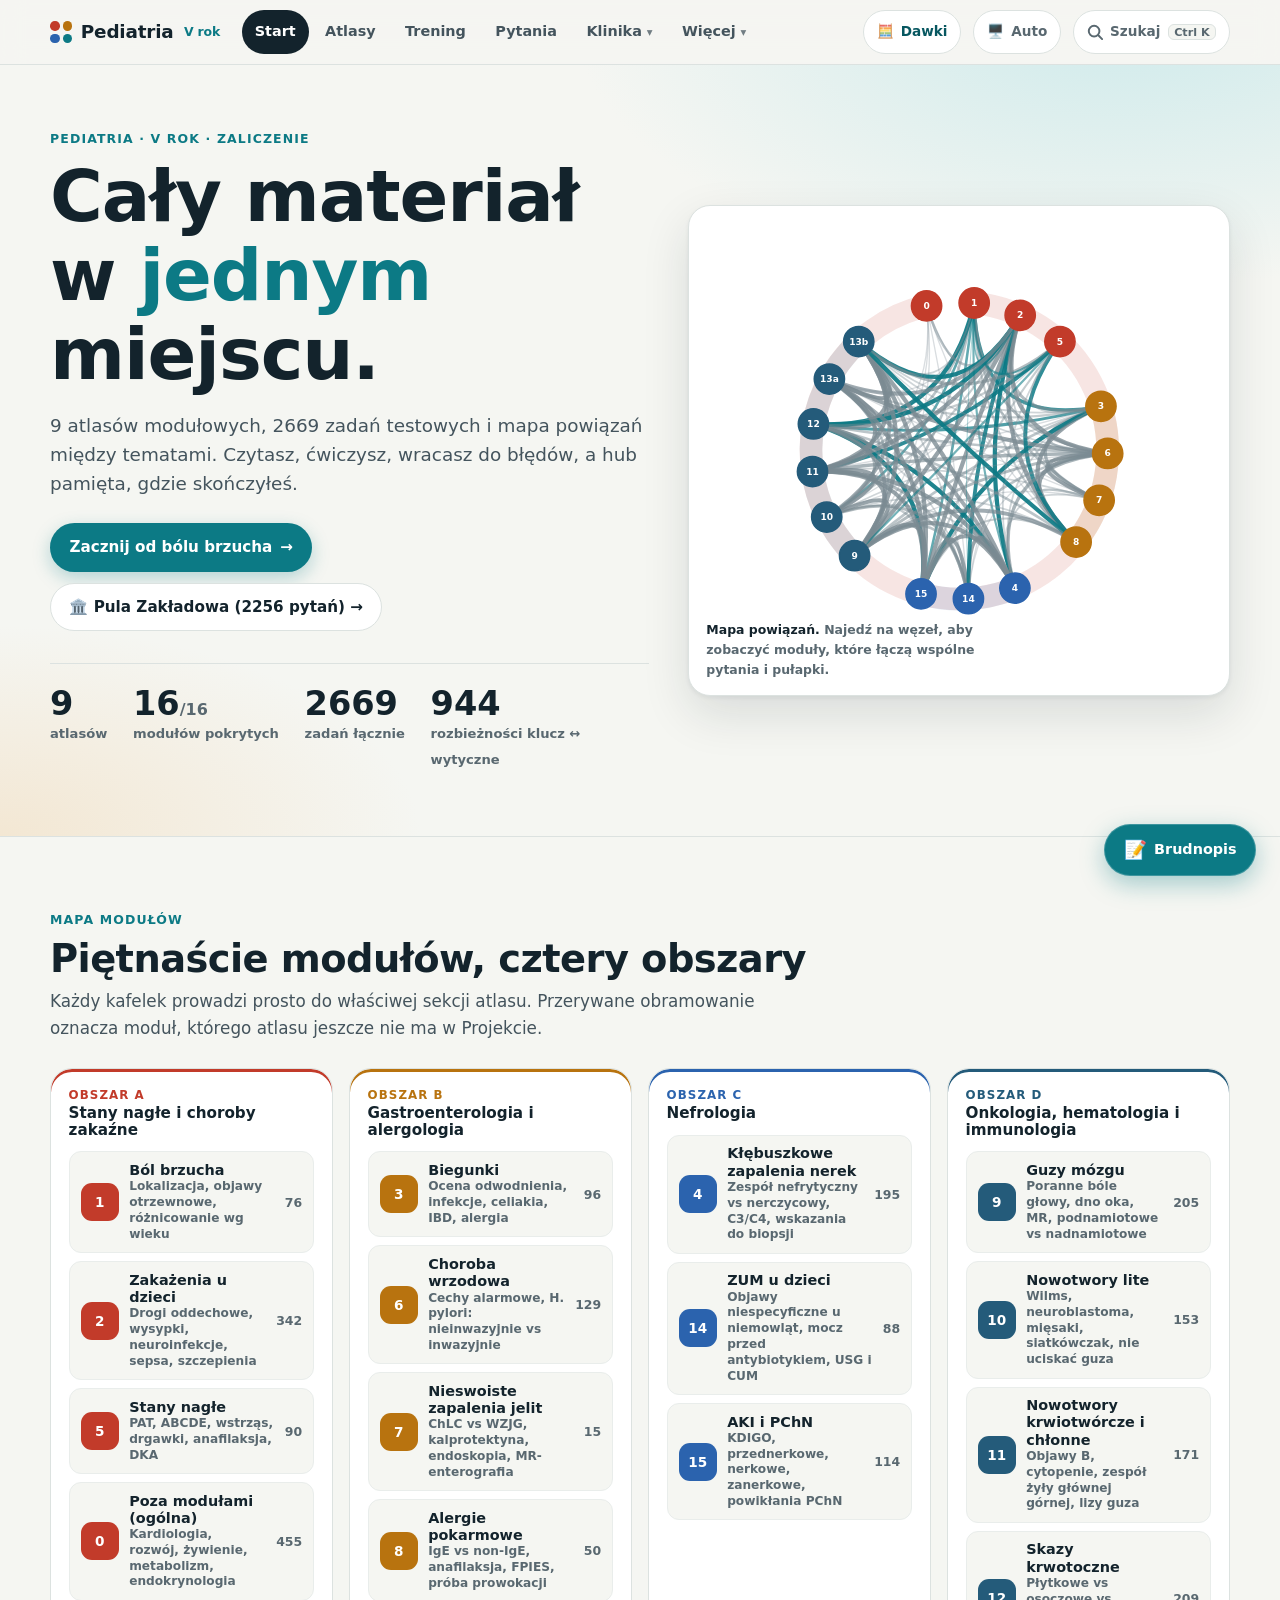
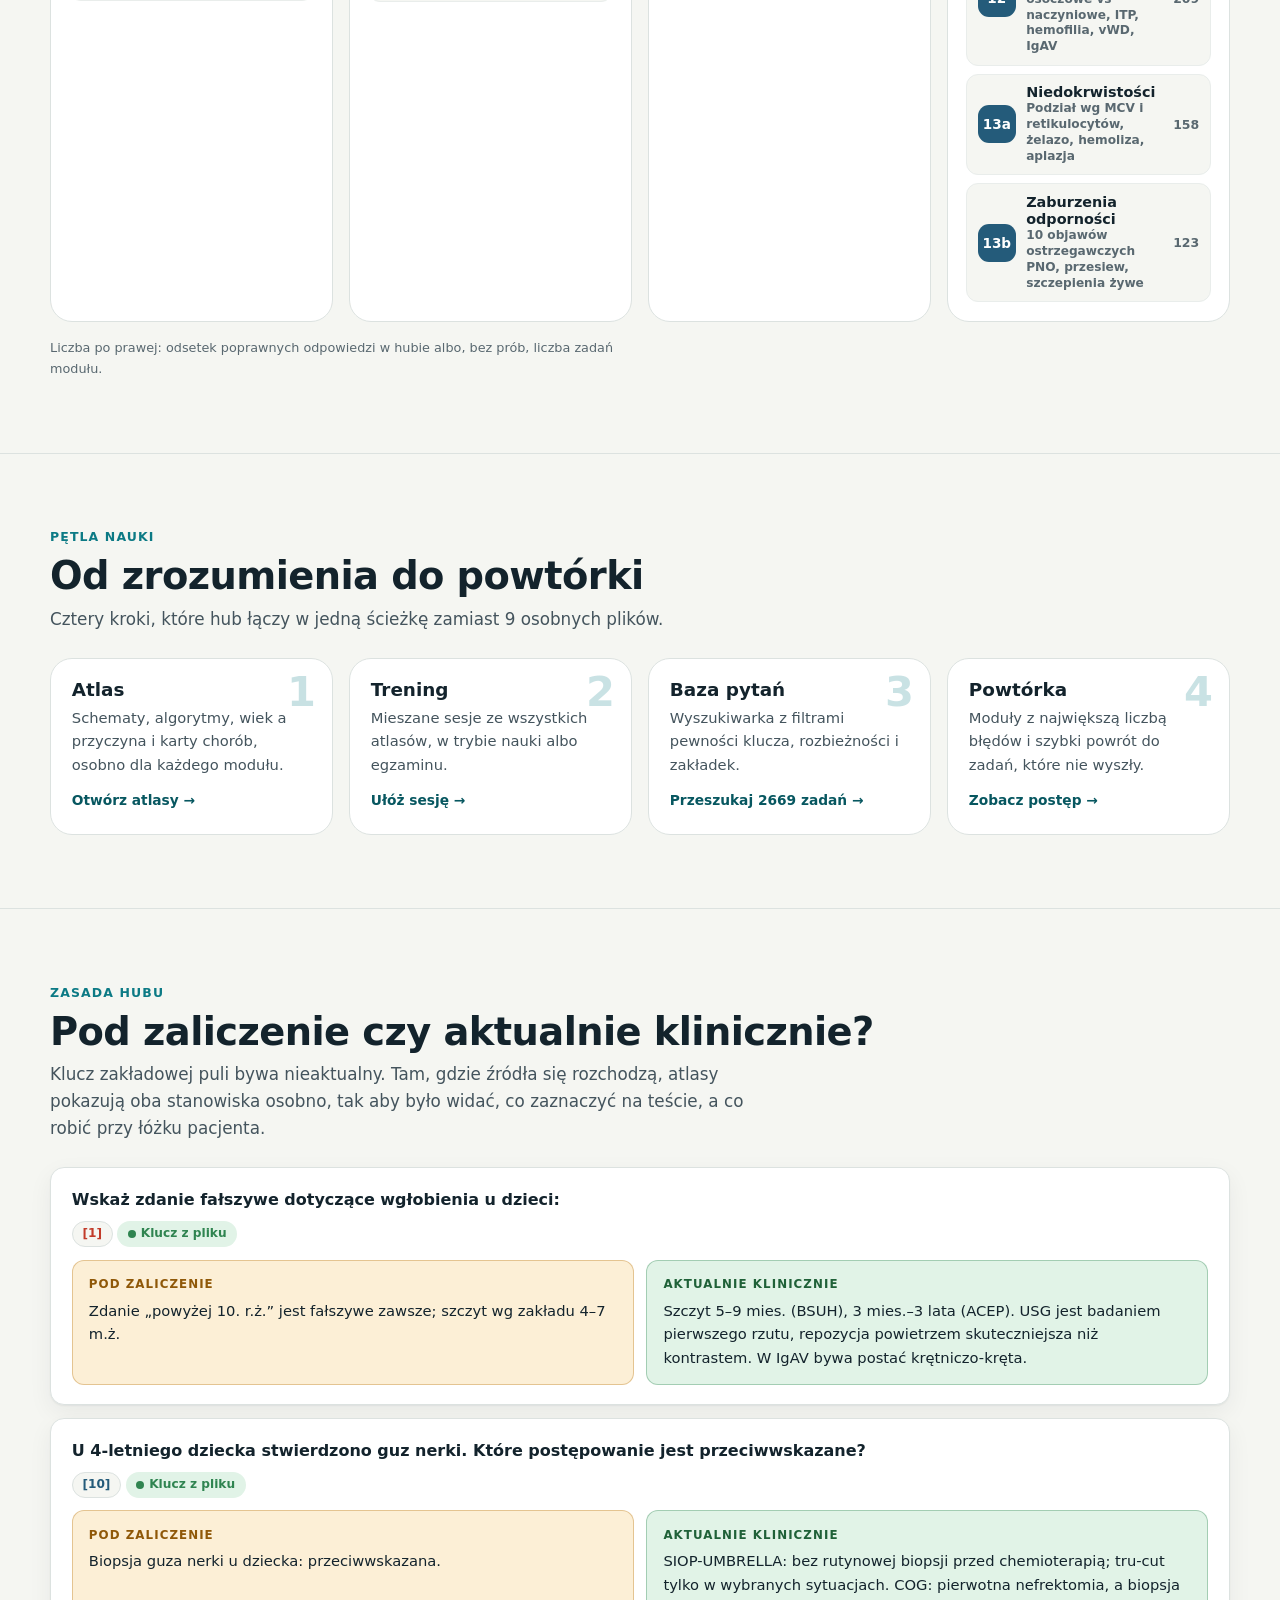
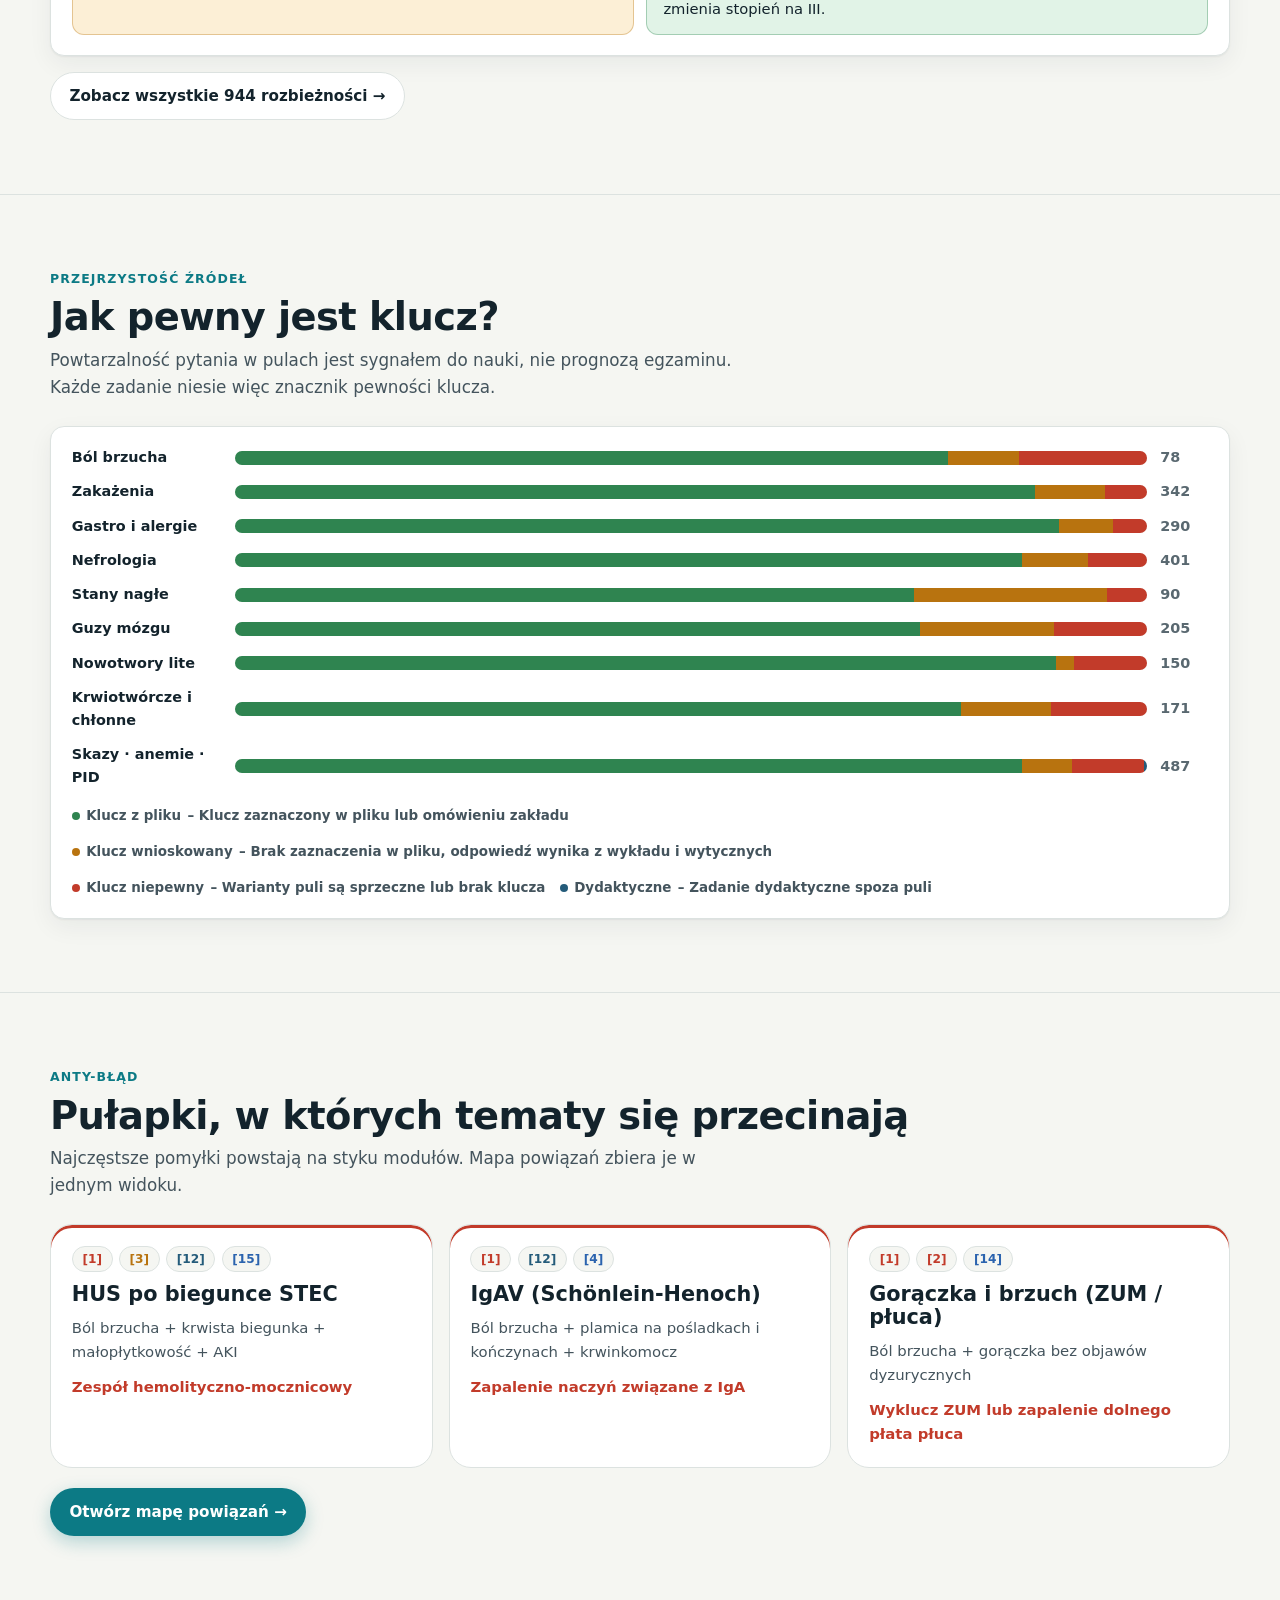
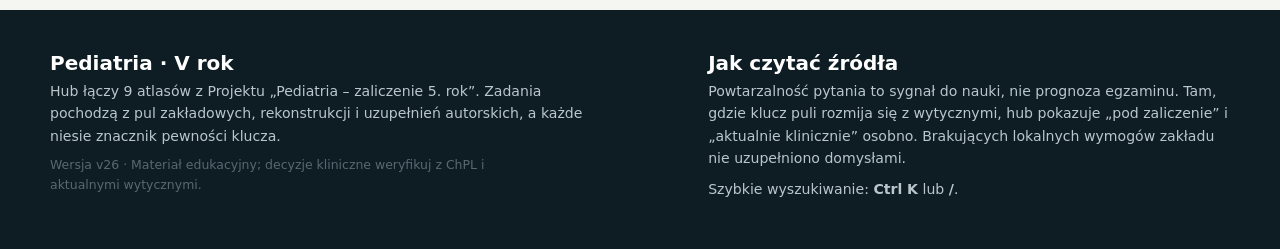
==== commit d798a05f: "feat(polish): remove side-tabs & nested-cards in atlases, mute dark glow, add 100dvh and defer scrip" ====
--- a/index.html
+++ b/index.html
@@ -60,7 +60,7 @@
 <footer class="ft" id="ft"></footer>
 <dialog class="pal" id="pal" aria-label="Szukaj w hubie">
   <div class="pal-head">
-    <input id="palIn" type="search" placeholder="Szukaj modułu, sekcji atlasu lub pytania…" autocomplete="off" aria-label="Szukaj">
+    <input id="palIn" type="search" role="combobox" aria-autocomplete="list" aria-controls="palList" aria-expanded="true" placeholder="Szukaj modułu, sekcji atlasu lub pytania…" autocomplete="off" aria-label="Szukaj">
     <button type="button" class="pal-close" id="palClose" aria-label="Zamknij wyszukiwarkę">✕</button>
   </div>
   <ul id="palList" role="listbox"></ul>
@@ -104,10 +104,10 @@
   </div>
 </aside>
 
-<script src="js/meta.js"></script>
-<script src="js/questions.js"></script>
-<script src="js/questions_zaklad.js"></script>
-<script src="js/logic.js"></script>
-<script src="js/app.js"></script>
+<script defer src="js/meta.js"></script>
+<script defer src="js/questions.js"></script>
+<script defer src="js/questions_zaklad.js"></script>
+<script defer src="js/logic.js"></script>
+<script defer src="js/app.js"></script>
 </body>
 </html>
--- a/css/hub.css
+++ b/css/hub.css
@@ -1,13 +1,16 @@
 /* Pediatria V – hub. Spójny system z atlasami: Cabinet Grotesk + Satoshi, teal. */
 :root{
-  --bg:#F5F6F2; --surface:#FFFFFF; --surface-2:#EFF2F0; --bg-card:#F5F6F2; --ink:#13232C; --ink-2:#44545D; --ink-inv:#FFFFFF; --muted:#66757D; --ink-muted:#66757D; --line:#DCE2E0; --line-2:#E9EDEB;
-  --teal:#0C7A85; --teal-d:#075760; --teal-l:#DDF1F2; --teal-xl:#EEF8F8;
-  --red:#C23B2A; --red-d:#992B1D; --red-l:#FBE6E2;
-  --amber:#B8730F; --amber-d:#8F5808; --amber-l:#FCEFD6;
+  --bg:#F5F6F2; --surface:#FFFFFF; --surface-2:#EFF2F0; --bg-card:#F5F6F2; --ink:#13232C; --ink-2:#44545D; --ink-inv:#FFFFFF; --on-accent:#FFFFFF; --fig-bg:#FFFFFF; --muted:#596870; --ink-muted:#596870; --line:#DCE2E0; --line-2:#E9EDEB;
+  --teal:#0C7A85; --teal-d:#075760; --teal-l:#DDF1F2; --teal-xl:#EEF8F8; --teal-2:#2AA4AE; --teal-b:#CBE7E9;
+  --red:#C23B2A; --red-d:#992B1D; --red-l:#FBE6E2; --red-b:#FECACA;
+  --amber:#B8730F; --amber-d:#8F5808; --amber-l:#FCEFD6; --amber-b:#EBD3A3;
   --blue:#2B63AE; --blue-d:#1E4984; --blue-l:#E1ECF9;
   --green:#2F8450; --green-d:#1F6138; --green-l:#E1F3E7;
   --violet:#245B7A; --violet-d:#184158; --violet-l:#E1EFF5;
-  --night:#0E1C24; --night-2:#16303B; --ft-bg:#0E1C24;
+  --hit:#C84700; --hit-hover:#A93C00; --hit-d:#C64100; --hit-l:#FFF3E0; --hit-b:#FFE0B2;
+  --edge:#7B8B93; --hero-glow-a:#CDEAEB; --hero-glow-b:#F3E7D3;
+  --night:#0E1C24; --night-2:#16303B; --ft-bg:#0E1C24; --ft-ink:#B9C7CD; --ft-link:#8BD3D9; --code-ink:#E0E9EC;
+  --monitor-bg:#0B0F17; --monitor-line:#1E293B; --monitor-muted:#94A3B8;
   --font-display:'Cabinet Grotesk','Satoshi',system-ui,sans-serif;
   --font-body:'Satoshi','Inter',system-ui,sans-serif;
   --r:14px; --r-lg:22px;
@@ -20,40 +23,51 @@
 :root[data-theme="dark"]{
   color-scheme:dark;
   --bg:#090C0E; --surface:#11161A; --surface-2:#171E24; --bg-card:#11161A; --ink:#F1F5F7; --ink-2:#B3C0C8; --ink-inv:#090C0E; --muted:#8A9BA5; --ink-muted:#8FA0AA; --line:#222B32; --line-2:#192026;
-  --teal:#0F828E; --teal-hover:#139AA8; --teal-d:#4FD1DD; --teal-l:rgba(18,153,166,.18); --teal-xl:rgba(18,153,166,.10);
-  --red:#E55B4B; --red-d:#FF8C7E; --red-l:rgba(229,91,75,.16);
-  --amber:#E59A24; --amber-d:#F7BE59; --amber-l:rgba(229,154,36,.16);
+  --teal:#0F828E; --teal-hover:#139AA8; --teal-d:#4FD1DD; --teal-l:rgba(18,153,166,.18); --teal-xl:rgba(18,153,166,.10); --teal-b:rgba(79,209,221,.25);
+  --red:#E55B4B; --red-d:#FF8C7E; --red-l:rgba(229,91,75,.16); --red-b:rgba(229,91,75,.34);
+  --amber:#E59A24; --amber-d:#F7BE59; --amber-l:rgba(229,154,36,.16); --amber-b:rgba(229,154,36,.30);
   --blue:#4E8FE6; --blue-d:#86BAFA; --blue-l:rgba(78,143,230,.16);
   --green:#3BB36E; --green-d:#71DF9E; --green-l:rgba(59,179,110,.16);
   --violet:#4FA3CC; --violet-d:#84CBEB; --violet-l:rgba(79,163,204,.16);
-  --night:#06080A; --night-2:#0C1115; --ft-bg:#06080A;
+  --hit:#C94D0C; --hit-hover:#DE5B16; --hit-d:#FFA463; --hit-l:rgba(249,115,22,.16); --hit-b:rgba(249,115,22,.34);
+  --edge:#3F4E59;
+  --night:#06080A; --night-2:#0C1115; --ft-bg:#06080A; --code-ink:#DCE6EB;
   --shadow:0 1px 0 rgba(255,255,255,.04) inset,0 8px 24px rgba(0,0,0,.46);
   --shadow-lg:0 1px 0 rgba(255,255,255,.06) inset,0 20px 52px rgba(0,0,0,.64);
 }
 [data-theme="dark"] .hero{background:radial-gradient(920px 480px at 88% -8%,rgba(15,130,142,.16) 0,transparent 62%),radial-gradient(620px 320px at 0 100%,rgba(229,154,36,.08) 0,transparent 70%),var(--bg)}
 [data-theme="dark"] .hero h1 em,[data-theme="dark"] .eyebrow,[data-theme="dark"] .hero-stat .val{color:var(--teal-d)}
 [data-theme="dark"] .bar{background:rgba(9,12,14,.84);border-bottom-color:var(--line)}
-[data-theme="dark"] .btn.pri:hover,[data-theme="dark"] .btn-primary:hover{background:var(--teal-hover);color:#fff}
-[data-theme="dark"] .nav-pop,[data-theme="dark"] .drawer-notes{background:var(--surface-2);border-color:#2A353E}
+[data-theme="dark"] .btn.pri:hover,[data-theme="dark"] .btn-primary:hover{background:var(--teal-hover);color:var(--on-accent)}
+[data-theme="dark"] .nav-pop,[data-theme="dark"] .drawer-notes{background:var(--surface-2);border-color:var(--line)}
 [data-theme="dark"] dialog.pal{border:1px solid var(--line);box-shadow:0 30px 80px rgba(0,0,0,.78)}
 [data-theme="dark"] dialog.pal::backdrop{background:rgba(4,6,8,.74)}
 [data-theme="dark"] .field{background-color:var(--surface);color:var(--ink);background-image:url("data:image/svg+xml,%3Csvg xmlns='http://www.w3.org/2000/svg' width='18' height='18' fill='none' stroke='%238A9BA5' stroke-width='2.2' stroke-linecap='round'%3E%3Ccircle cx='8' cy='8' r='6'/%3E%3Cpath d='m13 13 4 4'/%3E%3C/svg%3E")}
-[data-theme="dark"] .why{border-color:rgba(79,209,221,.25)}
-[data-theme="dark"] .tip{border-color:rgba(229,154,36,.30)}
 [data-theme="dark"] .zd-banner{background:linear-gradient(135deg,var(--surface) 0%,rgba(229,154,36,.07) 100%)}
 [data-theme="dark"] .fab-notes{border-color:rgba(255,255,255,.14);box-shadow:0 10px 28px rgba(0,0,0,.6),0 0 0 1px rgba(79,209,221,.2)}
 [data-theme="dark"] footer.ft{border-top:1px solid var(--line)}
-[data-theme="dark"] .gsvg .edge{stroke:#3F4E59}
-[data-theme="dark"] .gsvg .node text.n{fill:#fff}
 [data-theme="dark"] .gsvg .node text.l{fill:var(--ink-2)}
 [data-theme="dark"] .gsvg .node.miss circle.c{fill:var(--surface)!important}
 [data-theme="dark"] .mtile:hover{background:var(--surface-2)}
-[data-theme="dark"] .toast{background:var(--surface-2);color:var(--ink);border:1px solid #2E3B45;box-shadow:var(--shadow-lg)}
+[data-theme="dark"] .toast{background:var(--surface-2);color:var(--ink);border:1px solid var(--line);box-shadow:var(--shadow-lg)}
+[data-theme="dark"] .btn.pri{box-shadow:0 4px 14px rgba(0,0,0,.45)}
+[data-theme="dark"] .btn.pri:hover{box-shadow:0 6px 18px rgba(0,0,0,.55)}
+[data-theme="dark"] .osce-pin-badge{box-shadow:0 3px 8px rgba(0,0,0,.5)}
+[data-theme="dark"] .osce-hotspot.active .osce-pin-badge{box-shadow:0 4px 12px rgba(0,0,0,.6)}
+[data-theme="dark"] .sim-filter-chip.active{box-shadow:0 2px 6px rgba(0,0,0,.4)}
+[data-theme="dark"] .osce-anatomy-region:hover{filter:brightness(1.12)}
+[data-theme="dark"] .osce-anatomy-region.active-zone{filter:none!important}
+[data-theme="dark"] .symptom-chip:hover{box-shadow:0 4px 14px rgba(0,0,0,.45)}
+[data-theme="dark"] .diff-branch-item:hover{filter:none}
+[data-theme="dark"] .btn-calc{box-shadow:0 4px 12px rgba(0,0,0,.4)}
+[data-theme="dark"] .kg-edge.dashed.on{filter:drop-shadow(0 0 6px rgba(255,255,255,.2))}
 *{box-sizing:border-box;margin:0;padding:0}
 html{scroll-behavior:smooth;scroll-padding-top:calc(76px + env(safe-area-inset-top))}
 body{font-family:var(--font-body);font-size:16px;line-height:1.6;color:var(--ink);background:var(--bg);-webkit-font-smoothing:antialiased;-webkit-text-size-adjust:100%;min-height:100vh;min-height:100dvh;display:flex;flex-direction:column;overflow-x:clip}
 img,svg{max-width:100%;display:block}
-a{color:var(--teal-d)}
+a{color:var(--teal-d);text-underline-offset:.18em}
+::selection{background:var(--teal-l);color:var(--ink)}
+input,textarea{caret-color:var(--teal)}
 button{font:inherit;color:inherit;cursor:pointer;background:none;border:0}
 a,button,summary,[role="button"],.node,.kg-node{touch-action:manipulation;-webkit-tap-highlight-color:transparent}
 h1,h2,h3{font-family:var(--font-display);line-height:1.1;letter-spacing:-.015em;font-weight:800}
@@ -82,25 +96,33 @@
 .menu a:hover,.nav-dd-btn:hover{background:var(--line-2);color:var(--ink)}
 .menu a.on,.nav-dd-btn.on,.nav-dd-btn[aria-expanded=true]{background:var(--ink);color:var(--ink-inv)}
 .nav-dd{position:relative}
-.nav-dd-btn .caret{font-size:.72rem;opacity:.75;transition:transform .15s}
+.nav-dd-btn .caret{font-size:.72rem;opacity:.75;transition:transform .18s cubic-bezier(.16,1,.3,1)}
 .nav-dd-btn[aria-expanded=true] .caret{transform:rotate(180deg)}
 .nav-pop{position:absolute;top:calc(100% + 8px);left:0;min-width:230px;padding:.4rem;border-radius:var(--r);background:var(--surface);border:1px solid var(--line);box-shadow:var(--shadow-lg);z-index:80;display:grid;gap:.18rem}
+.nav-pop:not([hidden]){animation:popIn .18s cubic-bezier(.16,1,.3,1);transform-origin:top left}
 .nav-pop[hidden]{display:none}
 .nav-pop a{justify-content:flex-start;border-radius:10px;padding:.55rem .8rem;min-height:44px;width:100%}
-.srch{display:inline-flex;align-items:center;justify-content:center;gap:.45rem;min-height:44px;padding:0 .8rem;border:1px solid var(--line);border-radius:999px;background:var(--surface);color:var(--muted);font-size:.85rem;font-weight:600;white-space:nowrap}
+.srch{display:inline-flex;align-items:center;justify-content:center;gap:.45rem;min-height:44px;padding:0 .8rem;border:1px solid var(--line);border-radius:999px;background:var(--surface);color:var(--muted);font-size:.85rem;font-weight:600;white-space:nowrap;transition:border-color .15s,color .15s,transform .12s}
 .srch:hover{border-color:var(--teal);color:var(--ink)}
 .srch kbd{font:700 .7rem var(--font-body);background:var(--bg);border:1px solid var(--line);border-radius:6px;padding:.05rem .35rem}
 .ring-mini{display:flex;align-items:center;gap:.4rem;font-weight:800;font-size:.85rem;color:var(--teal-d);white-space:nowrap}
 
 /* ---------- common ---------- */
 main{flex:1}
-.view{animation:fade .24s ease both}
+.view{animation:fade .26s cubic-bezier(.16,1,.3,1) both}
 @keyframes fade{from{opacity:0;transform:translateY(6px)}to{opacity:1;transform:none}}
+@keyframes popIn{from{opacity:0;transform:translateY(-4px) scale(.985)}to{opacity:1;transform:none}}
+@keyframes palIn{from{opacity:0;transform:translateY(8px) scale(.99)}to{opacity:1;transform:none}}
+@keyframes qcBodyIn{from{opacity:0;transform:translateY(-4px)}to{opacity:1;transform:none}}
+@keyframes optSettle{0%{transform:scale(.99)}45%{transform:scale(1.012)}100%{transform:none}}
+@keyframes optNudge{0%,100%{transform:none}25%{transform:translateX(-3px)}65%{transform:translateX(3px)}}
+@keyframes bmPop{0%{transform:scale(.86)}55%{transform:scale(1.14)}100%{transform:none}}
 section.blk{padding:clamp(2.6rem,6vw,4.6rem) 0;border-top:1px solid var(--line)}
 .card{background:var(--surface);border:1px solid var(--line);border-radius:var(--r);padding:1.2rem 1.3rem;box-shadow:var(--shadow)}
-.btn{display:inline-flex;align-items:center;gap:.5rem;padding:.7rem 1.15rem;border-radius:999px;font-weight:800;font-size:.95rem;text-decoration:none;border:1.5px solid transparent;transition:transform .15s,box-shadow .15s,background .15s}
+.btn{display:inline-flex;align-items:center;gap:.5rem;padding:.7rem 1.15rem;border-radius:999px;font-weight:800;font-size:.95rem;text-decoration:none;border:1.5px solid transparent;transition:transform .16s cubic-bezier(.16,1,.3,1),box-shadow .16s,background-color .15s,border-color .15s}
 .btn:hover{transform:translateY(-1px)}
-.btn.pri{background:var(--teal);color:#fff;box-shadow:0 6px 18px rgba(12,122,133,.28)}
+.btn:not([disabled]):active,.tgl:active,.qtab:active,.zd-mod-pill:active,.exam-q-pill:active,.srch:active,.bm:active{transform:scale(.975)}
+.btn.pri{background:var(--teal);color:var(--on-accent);box-shadow:0 6px 18px rgba(12,122,133,.28)}
 .btn.pri:hover{background:var(--teal-d)}
 .btn.sec{background:var(--surface);border-color:var(--line);color:var(--ink)}
 .btn.sec:hover{border-color:var(--teal)}
@@ -110,27 +132,22 @@
 .chip{display:inline-flex;align-items:center;gap:.3rem;font-size:.76rem;font-weight:800;padding:.14rem .6rem;border-radius:999px;background:var(--bg);border:1px solid var(--line);color:var(--ink-2);white-space:nowrap}
 .chip.m{font-variant-numeric:tabular-nums}
 .chip.on{background:var(--ink);color:var(--ink-inv);border-color:var(--ink)}
-.chip.hit{background:#FFF3E0;color:#C64100;border-color:#FFE0B2;font-weight:700}
-.chip.gap{background:#FFF8E1;color:#9C6500;border-color:#FFE082;font-weight:700}
-.chip.glued{background:#FEE2E2;color:#991B1B;border-color:#FECACA;font-weight:700}
-[data-theme="dark"] .chip.hit{background:rgba(249,115,22,.16);color:#FFA463;border-color:rgba(249,115,22,.34)}
-[data-theme="dark"] .chip.gap{background:rgba(229,154,36,.16);color:#F7BE59;border-color:rgba(229,154,36,.34)}
-[data-theme="dark"] .chip.glued{background:rgba(229,91,75,.16);color:#FF8C7E;border-color:rgba(229,91,75,.34)}
+.chip.hit{background:var(--hit-l);color:var(--hit-d);border-color:var(--hit-b);font-weight:700}
+.chip.gap{background:var(--amber-l);color:var(--amber-d);border-color:var(--amber-b);font-weight:700}
+.chip.glued{background:var(--red-l);color:var(--red-d);border-color:var(--red-b);font-weight:700}
 .qtab.zaklad-tab:not(.on){border-color:var(--amber);color:var(--amber-d);font-weight:700}
 .tgl.gap-tgl[aria-pressed=true]{background:var(--amber-l);border-color:var(--amber);color:var(--amber-d)}
-.btn.hit{background:#C84700;border-color:#C84700;color:#fff}
-.btn.hit:hover{background:#A93C00;border-color:#A93C00}
-[data-theme="dark"] .btn.hit{background:#C94D0C;border-color:#C94D0C}
-[data-theme="dark"] .btn.hit:hover{background:#DE5B16;border-color:#DE5B16}
+.btn.hit{background:var(--hit);border-color:var(--hit);color:var(--on-accent)}
+.btn.hit:hover{background:var(--hit-hover);border-color:var(--hit-hover)}
 .dot{width:8px;height:8px;border-radius:50%;display:inline-block;flex:none}
 .pillrow{display:flex;flex-wrap:wrap;gap:.4rem}
-.tgl{padding:.34rem .8rem;border-radius:999px;border:1.5px solid var(--line);background:var(--surface);font-weight:700;font-size:.85rem;color:var(--ink-2);transition:all .15s}
+.tgl{padding:.34rem .8rem;border-radius:999px;border:1.5px solid var(--line);background:var(--surface);font-weight:700;font-size:.85rem;color:var(--ink-2);transition:transform .14s cubic-bezier(.16,1,.3,1),background-color .15s,border-color .15s,color .15s}
 .tgl:hover{border-color:var(--teal)}
 .tgl[aria-pressed=true]{background:var(--ink);border-color:var(--ink);color:var(--ink-inv)}
 .tgl.g[aria-pressed=true]{background:var(--gc);border-color:var(--gc)}
 
 /* ---------- hero ---------- */
-.hero{padding:clamp(2.2rem,5vw,4.2rem) 0 clamp(2.4rem,5vw,4rem);background:radial-gradient(900px 460px at 88% -8%,#CDEAEB 0,transparent 62%),radial-gradient(600px 300px at 0 100%,#F3E7D3 0,transparent 70%),var(--bg)}
+.hero{padding:clamp(2.2rem,5vw,4.2rem) 0 clamp(2.4rem,5vw,4rem);background:radial-gradient(900px 460px at 88% -8%,var(--hero-glow-a) 0,transparent 62%),radial-gradient(600px 300px at 0 100%,var(--hero-glow-b) 0,transparent 70%),var(--bg)}
 .hero .grid{display:grid;grid-template-columns:minmax(0,1.05fr) minmax(0,.95fr);gap:2.4rem;align-items:center}
 .hero h1{font-size:clamp(2.5rem,5.8vw,4.5rem);margin:.5rem 0 1rem}
 .hero h1 em{font-style:normal;color:var(--teal)}
@@ -145,11 +162,12 @@
 
 /* ---------- graph ---------- */
 .gsvg{width:100%;height:auto;overflow:visible}
-.gsvg .edge{fill:none;stroke:#7B8B93;stroke-linecap:round;transition:opacity .2s,stroke .2s}
+.gsvg .edge{fill:none;stroke:var(--edge);stroke-linecap:round;transition:opacity .2s,stroke .2s}
 .gsvg .edge.cur{stroke:var(--teal)}
-.gsvg .node{cursor:pointer;outline:none}
+.gsvg .node{cursor:pointer}
+.gsvg .node:focus:not(:focus-visible){outline:none}
 .gsvg .node circle.c{transition:r .2s,filter .2s}
-.gsvg .node text.n{font:800 12px var(--font-body);fill:#fff;text-anchor:middle;dominant-baseline:central;pointer-events:none}
+.gsvg .node text.n{font:800 12px var(--font-body);fill:var(--on-accent);text-anchor:middle;dominant-baseline:central;pointer-events:none}
 .gsvg .node text.l{font:700 11.5px var(--font-body);fill:var(--ink-2);pointer-events:none}
 .gsvg .node.miss circle.c{fill:var(--surface)!important;stroke-dasharray:3 3}
 .gsvg .node.miss text.n{fill:var(--muted)}
@@ -158,16 +176,18 @@
 .gsvg.hl .node{opacity:.28}
 .gsvg.hl .node.on{opacity:1}
 .gsvg .node:hover circle.c,.gsvg .node:focus-visible circle.c{filter:drop-shadow(0 4px 8px rgba(19,35,44,.35))}
+.gsvg .node:focus-visible{outline:3px solid var(--teal-d);outline-offset:4px;border-radius:999px}
+.gsvg .node:focus-visible circle.c{stroke:var(--ink);stroke-width:3px}
 
 /* ---------- module map ---------- */
 .map{display:grid;grid-template-columns:repeat(4,minmax(0,1fr));gap:1rem}
-.mgroup{background:var(--surface);border:1px solid var(--line);border-radius:var(--r-lg);padding:1.1rem 1.1rem 1.2rem;border-top:5px solid var(--gc)}
+.mgroup{background:var(--surface);border:1px solid var(--line);border-radius:var(--r-lg);padding:1.1rem 1.1rem 1.2rem;box-shadow:inset 0 3px 0 0 var(--gc)}
 .mgroup h3{font-size:.95rem;margin-bottom:.15rem}
 .mgroup .gl{font-size:.74rem;font-weight:800;letter-spacing:.09em;color:var(--gc);text-transform:uppercase}
 .mgroup .stack{display:grid;gap:.5rem;margin-top:.8rem}
 .mtile{display:grid;grid-template-columns:auto 1fr auto;gap:.65rem;align-items:center;padding:.6rem .7rem;border:1px solid var(--line-2);border-radius:12px;background:var(--bg);text-decoration:none;color:var(--ink);transition:transform .15s,box-shadow .15s,border-color .15s;text-align:left;width:100%}
 a.mtile:hover{transform:translateY(-2px);box-shadow:var(--shadow);border-color:var(--gc);background:var(--surface)}
-.mtile .nb{width:38px;height:38px;border-radius:11px;background:var(--gc);color:#fff;display:grid;place-items:center;font:800 .85rem var(--font-body);font-variant-numeric:tabular-nums}
+.mtile .nb{width:38px;height:38px;border-radius:11px;background:var(--gc);color:var(--on-accent);display:grid;place-items:center;font:800 .85rem var(--font-body);font-variant-numeric:tabular-nums}
 .mtile b{display:block;font-size:.9rem;line-height:1.2}
 .mtile small{display:block;font-size:.76rem;color:var(--muted);font-weight:600;line-height:1.3}
 .mtile.miss{border-style:dashed;background:transparent}
@@ -187,8 +207,8 @@
 .dual{display:grid;grid-template-columns:1fr 1fr;gap:.8rem}
 .dbox{border-radius:12px;padding:.9rem 1rem;font-size:.92rem}
 .dbox h4{font-size:.74rem;letter-spacing:.09em;text-transform:uppercase;font-weight:800;margin-bottom:.3rem}
-.dbox.z{background:var(--amber-l);border:1px solid rgba(184,115,15,.35)}.dbox.z h4{color:var(--amber)}
-.dbox.a{background:var(--green-l);border:1px solid rgba(47,132,80,.35)}.dbox.a h4{color:var(--green)}
+.dbox.z{background:var(--amber-l);border:1px solid rgba(184,115,15,.35)}.dbox.z h4{color:var(--amber-d)}
+.dbox.a{background:var(--green-l);border:1px solid rgba(47,132,80,.35)}.dbox.a h4{color:var(--green-d)}
 .dcase{display:grid;gap:.8rem;margin-top:1rem}
 .dcase .q{font-weight:700}
 
@@ -202,9 +222,8 @@
 
 /* ---------- atlas gallery ---------- */
 .agrid{display:grid;grid-template-columns:repeat(auto-fill,minmax(min(100%,300px),1fr));gap:1rem}
-.acard{display:flex;flex-direction:column;gap:.7rem;text-decoration:none;color:var(--ink);background:var(--surface);border:1px solid var(--line);border-radius:var(--r-lg);padding:1.3rem;transition:transform .15s,box-shadow .15s;position:relative;overflow:hidden}
-.acard:hover{transform:translateY(-3px);box-shadow:var(--shadow-lg)}
-.acard::before{content:"";position:absolute;left:0;top:0;right:0;height:5px;background:linear-gradient(90deg,var(--c1),var(--c2))}
+.acard{display:flex;flex-direction:column;gap:.7rem;text-decoration:none;color:var(--ink);background:var(--surface);border:1px solid var(--line);border-radius:var(--r-lg);padding:1.3rem;transition:transform .16s cubic-bezier(.16,1,.3,1),box-shadow .16s;position:relative;overflow:hidden;box-shadow:inset 0 3px 0 0 var(--c1)}
+.acard:hover{transform:translateY(-3px);box-shadow:inset 0 3px 0 0 var(--c1),var(--shadow-lg)}
 .acard h3{font-family:var(--font-display);font-weight:800;font-size:1.3rem}
 .acard p{color:var(--ink-2);font-size:.93rem}
 .acard .meta{display:flex;gap:1rem;font-size:.82rem;color:var(--muted);font-weight:700;margin-top:auto;padding-top:.5rem;border-top:1px solid var(--line-2)}
@@ -228,7 +247,7 @@
 
 /* ---------- question view tabs & creator ---------- */
 .qtabs{display:flex;gap:.4rem;margin-bottom:1.2rem;overflow-x:auto;scrollbar-width:none}
-.qtab{padding:.5rem 1.1rem;border-radius:999px;font-weight:700;font-size:.92rem;color:var(--ink-2);background:var(--surface);border:1px solid var(--line);transition:all .2s;white-space:nowrap}
+.qtab{padding:.5rem 1.1rem;border-radius:999px;font-weight:700;font-size:.92rem;color:var(--ink-2);background:var(--surface);border:1px solid var(--line);transition:border-color .15s,color .15s,background-color .15s;white-space:nowrap}
 .qtab:hover{border-color:var(--teal);color:var(--teal-d)}
 .qtab.on{background:var(--ink);color:var(--ink-inv);border-color:var(--ink)}
 .qform{display:grid;gap:1.2rem;background:var(--surface);border:1px solid var(--line);border-radius:var(--r-lg);padding:1.4rem;box-shadow:var(--shadow)}
@@ -263,32 +282,39 @@
 .qc>summary:hover{background:var(--teal-xl)}
 .qc .stem{font-weight:700;line-height:1.45}
 .qc .tags{display:flex;flex-wrap:wrap;gap:.3rem;margin-top:.45rem}
-.qc .chev{width:22px;height:22px;border-radius:50%;background:var(--bg);display:grid;place-items:center;transition:transform .2s;color:var(--muted)}
+.qc .chev{width:22px;height:22px;border-radius:50%;background:var(--bg);display:grid;place-items:center;transition:transform .22s cubic-bezier(.16,1,.3,1),background-color .15s;color:var(--muted)}
 .qc[open] .chev{transform:rotate(180deg)}
 .qc .body{padding:0 1.1rem 1.1rem;display:grid;gap:.8rem;border-top:1px solid var(--line-2);padding-top:.9rem}
+.qc[open]>.body>*{animation:qcBodyIn .22s cubic-bezier(.16,1,.3,1) both}
+.qc-exp>*,.qbox .why,.qbox .tip,.qbox .dual{animation:qcBodyIn .24s cubic-bezier(.16,1,.3,1) both}
 .opts{display:grid;gap:.4rem}
-.opt{display:grid;grid-template-columns:30px 1fr;gap:.6rem;padding:.55rem .7rem;border-radius:11px;border:1.5px solid var(--line);background:var(--surface);text-align:left;width:100%;transition:border-color .15s,background .15s}
-button.opt:hover{border-color:var(--teal);background:var(--teal-xl)}
-.opt .l{width:26px;height:26px;border-radius:8px;background:var(--bg);display:grid;place-items:center;font:800 .8rem var(--font-body);color:var(--ink-2)}
-.opt.ok{border-color:var(--green);background:var(--green-l)}.opt.ok .l{background:var(--green);color:#fff}
-.opt.bad{border-color:var(--red);background:var(--red-l)}.opt.bad .l{background:var(--red);color:#fff}
-.opt.sel{border-color:var(--teal);background:var(--teal-l)}.opt.sel .l{background:var(--teal);color:#fff}
+.opt{display:grid;grid-template-columns:30px 1fr;gap:.6rem;padding:.55rem .7rem;border-radius:11px;border:1.5px solid var(--line);background:var(--surface);text-align:left;width:100%;transition:transform .14s cubic-bezier(.16,1,.3,1),border-color .15s,background-color .15s}
+button.opt:hover:not([disabled]){border-color:var(--teal);background:var(--teal-xl)}
+button.opt:not([disabled]):active{transform:scale(.99)}
+button.opt[disabled]{cursor:default}
+button.opt.ok{animation:optSettle .24s cubic-bezier(.16,1,.3,1)}
+button.opt.bad{animation:optNudge .24s ease-out}
+.opt .l{width:26px;height:26px;border-radius:8px;background:var(--bg);display:grid;place-items:center;font:800 .8rem var(--font-body);color:var(--ink-2);transition:background-color .15s,color .15s}
+.opt.ok{border-color:var(--green);background:var(--green-l)}.opt.ok .l{background:var(--green);color:var(--on-accent)}
+.opt.bad{border-color:var(--red);background:var(--red-l)}.opt.bad .l{background:var(--red);color:var(--on-accent)}
+.opt.sel{border-color:var(--teal);background:var(--teal-l)}.opt.sel .l{background:var(--teal);color:var(--on-accent)}
 .opt.dim{opacity:.65}
-.why{background:var(--teal-xl);border:1px solid #CBE7E9;border-radius:12px;padding:.85rem 1rem;font-size:.95rem}
+.why{background:var(--teal-xl);border:1px solid var(--teal-b);border-radius:12px;padding:.85rem 1rem;font-size:.95rem}
 .why h4,.tip h4{font-size:.74rem;letter-spacing:.09em;text-transform:uppercase;font-weight:800;color:var(--teal-d);margin-bottom:.25rem}
 .why p+p{margin-top:.5rem}
 .why a{font-weight:700}
-.tip{background:var(--amber-l);border:1px solid #EBD3A3;border-radius:12px;padding:.7rem 1rem;font-size:.92rem}
-.tip h4{color:var(--amber)}
+.tip{background:var(--amber-l);border:1px solid var(--amber-b);border-radius:12px;padding:.7rem 1rem;font-size:.92rem}
+.tip h4{color:var(--amber-d)}
 .srcline{font-size:.8rem;color:var(--muted)}
 .acts{display:flex;flex-wrap:wrap;gap:.5rem;align-items:center}
-.bm{width:34px;height:34px;border-radius:50%;border:1.5px solid var(--line);display:grid;place-items:center;color:var(--muted);background:var(--surface)}
-.bm[aria-pressed=true]{background:var(--amber-l);border-color:var(--amber);color:var(--amber)}
+.bm{width:34px;height:34px;border-radius:50%;border:1.5px solid var(--line);display:grid;place-items:center;color:var(--muted);background:var(--surface);transition:transform .14s cubic-bezier(.16,1,.3,1),background-color .15s,border-color .15s,color .15s}
+.bm[aria-pressed=true]{background:var(--amber-l);border-color:var(--amber);color:var(--amber-d)}
+.bm[aria-pressed=true] svg{animation:bmPop .24s cubic-bezier(.16,1,.3,1)}
 
 /* ---------- quiz ---------- */
 .qz{max-width:820px;margin-inline:auto}
 .qprog{height:8px;background:var(--line);border-radius:999px;overflow:hidden;margin-bottom:.5rem}
-.qprog i{display:block;height:100%;background:linear-gradient(90deg,var(--teal),#2AA4AE);transition:width .3s}
+.qprog i{display:block;height:100%;background:linear-gradient(90deg,var(--teal),var(--teal-2));transition:width .3s}
 .qhead{display:flex;justify-content:space-between;gap:1rem;font-weight:700;font-size:.88rem;color:var(--ink-2);margin-bottom:1rem;flex-wrap:wrap}
 .qbox{background:var(--surface);border:1px solid var(--line);border-radius:var(--r-lg);padding:1.5rem;box-shadow:var(--shadow-lg)}
 .qbox .stemL{font-family:var(--font-display);font-weight:800;font-size:clamp(1.2rem,2.4vw,1.55rem);line-height:1.3;margin:.6rem 0 1.1rem}
@@ -302,7 +328,7 @@
 /* ---------- progress ---------- */
 .plist{display:grid;gap:.6rem}
 .prow{display:grid;grid-template-columns:44px minmax(0,1.4fr) minmax(0,1fr) auto;gap:1rem;align-items:center;background:var(--surface);border:1px solid var(--line);border-radius:var(--r);padding:.8rem 1rem}
-.prow .nb{width:44px;height:44px;border-radius:12px;background:var(--gc);color:#fff;display:grid;place-items:center;font:800 .9rem var(--font-body)}
+.prow .nb{width:44px;height:44px;border-radius:12px;background:var(--gc);color:var(--on-accent);display:grid;place-items:center;font:800 .9rem var(--font-body)}
 .prow b{display:block;line-height:1.25}
 .prow small{color:var(--muted);font-weight:600;font-size:.8rem}
 .meter{height:10px;background:var(--line-2);border-radius:999px;overflow:hidden;position:relative}
@@ -315,9 +341,9 @@
 /* ---------- connections ---------- */
 .conn{display:grid;grid-template-columns:minmax(0,1.15fr) minmax(0,.85fr);gap:1.4rem;align-items:start}
 .sticky{position:sticky;top:calc(var(--bar-h) + 1rem)}
-.trap{display:grid;gap:.35rem;background:var(--surface);border:1px solid var(--line);border-left:5px solid var(--teal);border-radius:var(--r);padding:.9rem 1rem;text-align:left;width:100%;transition:transform .15s,box-shadow .15s}
-.trap:hover,.trap.on{box-shadow:var(--shadow);transform:translateX(3px)}
-.trap.on{border-left-color:var(--red)}
+.trap{display:grid;gap:.35rem;background:var(--surface);border:1px solid var(--line);border-radius:var(--r);padding:.9rem 1rem;text-align:left;width:100%;transition:transform .16s cubic-bezier(.16,1,.3,1),box-shadow .16s,border-color .15s}
+.trap:hover,.trap.on{box-shadow:var(--shadow);transform:translateX(3px);border-color:var(--teal)}
+.trap.on{border-color:var(--red);background:var(--red-l)}
 .trap h4{font-size:1rem}
 .trap .eq{font-size:.88rem;color:var(--ink-2)}
 .trap .out{font-weight:800;color:var(--red);font-size:.9rem}
@@ -327,6 +353,7 @@
 
 /* ---------- palette ---------- */
 dialog.pal{border:0;border-radius:var(--r-lg);width:min(680px,calc(100% - 1.6rem));max-height:calc(100dvh - 24px - env(safe-area-inset-top) - env(safe-area-inset-bottom));padding:0;box-shadow:0 30px 80px rgba(14,28,36,.4);margin:12vh auto auto;background:var(--surface);overflow:hidden}
+dialog.pal[open]{animation:palIn .22s cubic-bezier(.16,1,.3,1)}
 dialog.pal::backdrop{background:rgba(14,28,36,.5);-webkit-backdrop-filter:blur(3px);backdrop-filter:blur(3px)}
 .pal-head{display:flex;align-items:center;border-bottom:1px solid var(--line);background:var(--surface)}
 .pal input{flex:1;min-width:0;border:0;padding:1.05rem 1.2rem;font:600 1.05rem var(--font-body);outline:none;color:var(--ink);background:var(--surface)}
@@ -340,15 +367,15 @@
 .pal .empty{padding:1.4rem;color:var(--muted);text-align:center}
 
 /* ---------- footer ---------- */
-footer.ft{background:var(--ft-bg);color:#B9C7CD;padding:2.6rem env(safe-area-inset-right) calc(3rem + env(safe-area-inset-bottom)) env(safe-area-inset-left);margin-top:auto}
+footer.ft{background:var(--ft-bg);color:var(--ft-ink);padding:2.6rem env(safe-area-inset-right) calc(3rem + env(safe-area-inset-bottom)) env(safe-area-inset-left);margin-top:auto}
 footer.ft .wrap{display:grid;grid-template-columns:1.2fr 1fr;gap:2rem}
-footer.ft h3{color:#fff;font-family:var(--font-display);font-size:1.25rem;margin-bottom:.4rem}
+footer.ft h3{color:var(--on-accent);font-family:var(--font-display);font-size:1.25rem;margin-bottom:.4rem}
 footer.ft p{font-size:.88rem;max-width:60ch}
-footer.ft a{color:#8BD3D9}
+footer.ft a{color:var(--ft-link)}
 body.reader footer.ft{display:none}
 .pwa-install{display:none;align-items:center;justify-content:center;gap:.4rem;min-height:44px;padding:0 .8rem;border:1px solid var(--teal);border-radius:999px;background:var(--teal-l);color:var(--teal-d);font-size:.85rem;font-weight:700;cursor:pointer;white-space:nowrap}
-.pwa-install:hover{background:var(--teal);color:#fff}
-.toast{position:fixed;left:50%;bottom:calc(1.4rem + env(safe-area-inset-bottom));transform:translateX(-50%) translateY(20px);background:var(--ink);color:var(--ink-inv);padding:.6rem 1.1rem;border-radius:999px;font-weight:700;font-size:.9rem;max-width:calc(100vw - 24px);opacity:0;pointer-events:none;transition:all .25s;z-index:100;display:flex;align-items:center;gap:.5rem}
+.pwa-install:hover{background:var(--teal);color:var(--on-accent)}
+.toast{position:fixed;left:50%;bottom:calc(1.4rem + env(safe-area-inset-bottom));transform:translateX(-50%) translateY(14px);background:var(--ink);color:var(--ink-inv);padding:.6rem 1.1rem;border-radius:999px;font-weight:700;font-size:.9rem;max-width:calc(100vw - 24px);opacity:0;pointer-events:none;transition:transform .24s cubic-bezier(.16,1,.3,1),opacity .2s ease;z-index:100;display:flex;align-items:center;gap:.5rem}
 .toast.on{opacity:1;transform:translateX(-50%);pointer-events:auto}
 
 /* ---------- responsive ---------- */
@@ -413,10 +440,26 @@
   .bar .wrap{gap:.25rem}
   .logo{font-size:.96rem;gap:.38rem}
   .hero h1{font-size:clamp(2rem,9vw,2.5rem)}
-  .menu>li>a,.menu>li>.nav-dd-btn{font-size:11px;padding:.35rem .08rem}
+  .menu{gap:.06rem;padding:.14rem max(.2rem,env(safe-area-inset-right)) calc(.14rem + env(safe-area-inset-bottom)) max(.2rem,env(safe-area-inset-left))}
+  .menu>li>a,.menu>li>.nav-dd-btn{font-size:10.5px;letter-spacing:-.015em;padding:.24rem .06rem;border-radius:10px;gap:.12rem}
+  .nav-dd-btn .caret{font-size:.62rem}
+  body{padding-bottom:calc(64px + env(safe-area-inset-bottom))}
+  body.reader{padding-bottom:calc(50px + env(safe-area-inset-bottom))}
+  .toast{bottom:calc(66px + env(safe-area-inset-bottom))}
 }
 @media (prefers-reduced-motion:reduce){
-  *{animation:none!important;transition:none!important;scroll-behavior:auto!important}
+  html{scroll-behavior:auto!important}
+  @keyframes fade{from{opacity:0}to{opacity:1}}
+  @keyframes popIn{from{opacity:0}to{opacity:1}}
+  @keyframes palIn{from{opacity:0}to{opacity:1}}
+  @keyframes qcBodyIn{from{opacity:0}to{opacity:1}}
+  @keyframes osceSlideIn{from{opacity:0}to{opacity:1}}
+  @keyframes diffFadeIn{from{opacity:0}to{opacity:1}}
+  *,*::before,*::after{animation-iteration-count:1!important}
+  .opt.ok,.opt.bad,.opt.key,.exam-timer.danger,.imaging-pulse-circle,.kg-edge.dashed,.osce-hotspot.active,.osce-pulse-ring,.rash-glass-result.non_blanching,.osce-reaction-badge.cry,.osce-reaction-badge.crisis,.osce-finding-badge-svg{animation:none!important}
+  .btn,.tgl,.qtab,.opt,.srch,.bm,.zd-mod-pill,.exam-q-pill,.drug-card,.imaging-case-chip,.sim-action-card,.link-item,.kg-node,.kg-gap-card-box,.osce-hotspot,.osce-maneuver-btn,.symptom-chip,.chal-opt-btn{transform:none!important}
+  .btn,.tgl,.qtab,.opt,.srch,.bm,.zd-mod-pill,.exam-q-pill,.note-item,.exam-timer,.calc-pill,.calc-tab-btn,.scale-opt-btn,.pso-card,.imaging-filter-btn,.imaging-case-chip,.vital-chip,.sim-step-item,.sim-action-card,.conn-tab-btn,.link-item,.kg-filter-btn,.osce-pin-badge,.osce-reaction-badge,.osce-maneuver-btn,.osce-scale-tray,.sim-filter-chip,.omnibar-tag-btn,.symptom-chip,.presc-mode-btn,.presc-cat-pill,.presc-drug-btn,.presc-ind-btn,.chal-pill-btn,.chal-step-dot,.chal-opt-btn,.rash-pill-btn{transition:opacity .15s ease,background-color .15s ease,border-color .15s ease,color .15s ease,box-shadow .15s ease!important}
+  .toast{transform:translateX(-50%)!important;transition:opacity .15s ease!important}
 }
 @media print{.bar,.rbar,footer.ft,.fab-notes,.drawer-notes{display:none}}
 
@@ -433,12 +476,12 @@
   padding:.65rem 1.15rem;
   border-radius:999px;
   background:var(--teal);
-  color:#fff;
+  color:var(--on-accent);
   font-weight:700;
   font-size:.9rem;
   box-shadow:0 8px 24px rgba(12,122,133,.35);
   border:1.5px solid rgba(255,255,255,.2);
-  transition:all .2s cubic-bezier(.34,1.56,.64,1);
+  transition:transform .2s cubic-bezier(.16,1,.3,1),background-color .15s,box-shadow .2s;
 }
 .fab-notes:hover{
   transform:translateY(-2px) scale(1.03);
@@ -503,7 +546,7 @@
   color:var(--muted);
   text-decoration:none;
   font-weight:700;
-  transition:all .15s;
+  transition:background-color .15s,color .15s,transform .12s;
 }
 .btn-icon:hover{background:var(--line);color:var(--ink)}
 .drawer-toolbar{
@@ -576,12 +619,12 @@
 .md-preview li{margin-bottom:.25rem}
 .md-preview hr{border:0;border-top:1px solid var(--line);margin:1.1rem 0}
 .md-preview blockquote{
-  border-left:3px solid var(--teal);
-  padding:.4rem .8rem;
+  border:1px solid rgba(12,122,133,.24);
+  padding:.45rem .85rem;
   background:var(--teal-xl);
   color:var(--ink-2);
   margin:.75rem 0;
-  border-radius:0 8px 8px 0;
+  border-radius:10px;
   font-style:italic;
 }
 .md-preview table{
@@ -598,7 +641,7 @@
 .md-preview th{background:var(--bg);font-weight:700}
 .md-preview pre{
   background:var(--night-2);
-  color:#E0E9EC;
+  color:var(--code-ink);
   padding:.8rem;
   border-radius:8px;
   overflow-x:auto;
@@ -606,7 +649,7 @@
   font-size:.82rem;
   font-family:ui-monospace,Menlo,monospace;
 }
-[data-theme="dark"] .md-preview pre{background:#06080A;color:#DCE6EB;border:1px solid var(--line)}
+[data-theme="dark"] .md-preview pre{background:var(--night);color:var(--code-ink);border:1px solid var(--line)}
 .md-preview code{
   font-family:ui-monospace,Menlo,monospace;
   font-size:.85em;
@@ -642,6 +685,7 @@
   flex-direction:column;
   gap:.75rem;
   max-height:calc(100vh - var(--bar-h) - 40px);
+  max-height:calc(100dvh - var(--bar-h) - 40px);
   position:sticky;
   top:calc(var(--bar-h) + 1rem);
 }
@@ -661,7 +705,7 @@
   border-radius:10px;
   border:1px solid transparent;
   cursor:pointer;
-  transition:all .15s;
+  transition:border-color .15s,background-color .15s,color .15s;
   background:var(--bg);
   text-align:left;
 }
@@ -786,7 +830,7 @@
   background:var(--surface);
   border:1.5px solid var(--line);
   color:var(--ink);
-  transition:all .25s ease;
+  transition:background-color .25s ease,border-color .25s ease,color .25s ease;
 }
 .exam-timer.warn{
   background:var(--amber-l);
@@ -828,7 +872,7 @@
   place-items:center;
   cursor:pointer;
   position:relative;
-  transition:all .15s;
+  transition:background-color .15s,border-color .15s,color .15s;
 }
 .exam-q-pill:hover{border-color:var(--teal);color:var(--ink)}
 .exam-q-pill.active{
@@ -838,7 +882,7 @@
 .exam-q-pill.answered{
   background:var(--teal);
   border-color:var(--teal);
-  color:#fff;
+  color:var(--on-accent);
 }
 .exam-q-pill.flagged::after{
   content:'🚩';
@@ -1035,12 +1079,12 @@
   font-size:.76rem;
   font-weight:700;
   cursor:pointer;
-  transition:all .15s;
+  transition:background-color .15s,border-color .15s,color .15s;
 }
 .calc-pill:hover,.calc-pill.active{
   background:var(--teal);
   border-color:var(--teal);
-  color:#fff;
+  color:var(--on-accent);
 }
 
 .calc-tab-nav{
@@ -1066,7 +1110,7 @@
   border:1.5px solid var(--line);
   white-space:nowrap;
   cursor:pointer;
-  transition:all .15s;
+  transition:background-color .15s,border-color .15s,color .15s;
 }
 .calc-tab-btn:hover{
   border-color:var(--teal);
@@ -1116,7 +1160,7 @@
   background:var(--bg);
   border-radius:10px;
   padding:.8rem .95rem;
-  border-left:4px solid var(--teal);
+  border:1px solid rgba(12,122,133,.28);
   display:flex;
   justify-content:space-between;
   align-items:center;
@@ -1207,14 +1251,14 @@
   font-weight:700;
   color:var(--ink-2);
   cursor:pointer;
-  transition:all .15s;
+  transition:background-color .15s,border-color .15s,color .15s;
   text-align:left;
 }
 .scale-opt-btn:hover{border-color:var(--teal)}
 .scale-opt-btn.active{
   background:var(--teal);
   border-color:var(--teal);
-  color:#fff;
+  color:var(--on-accent);
 }
 
 /* ---------- Immunization Timeline (PSO) ---------- */
@@ -1260,7 +1304,7 @@
   border-radius:var(--r);
   padding:1.3rem;
   box-shadow:var(--shadow);
-  transition:all .15s ease;
+  transition:border-color .15s ease,box-shadow .15s ease;
 }
 .pso-card:hover{
   box-shadow:var(--shadow-lg);
@@ -1411,7 +1455,7 @@
   font-size: .82rem;
   font-weight: 600;
   cursor: pointer;
-  transition: all .15s ease;
+  transition: background-color .15s ease, border-color .15s ease, color .15s ease;
 }
 .imaging-filter-btn:hover {
   border-color: var(--teal);
@@ -1419,7 +1463,7 @@
 }
 .imaging-filter-btn.active {
   background: var(--teal);
-  color: #fff;
+  color: var(--on-accent);
   border-color: var(--teal);
 }
 .imaging-case-carousel {
@@ -1442,7 +1486,7 @@
   display: flex;
   flex-direction: column;
   gap: .3rem;
-  transition: all .15s ease;
+  transition: transform .15s ease, border-color .15s ease, background-color .15s ease, box-shadow .15s ease;
   text-align: left;
 }
 .imaging-case-chip:hover {
@@ -1483,8 +1527,8 @@
   gap: 1.2rem;
 }
 .imaging-monitor-screen {
-  background: #0b0f17;
-  border: 2px solid #1e293b;
+  background: var(--monitor-bg);
+  border: 2px solid var(--monitor-line);
   border-radius: var(--r);
   box-shadow: inset 0 2px 12px rgba(0,0,0,0.7), 0 4px 14px rgba(0,0,0,0.25);
   position: relative;
@@ -1498,7 +1542,7 @@
   padding: .5rem .9rem;
   border-bottom: 1px solid rgba(255,255,255,0.08);
   font-size: .8rem;
-  color: #94a3b8;
+  color: var(--monitor-muted);
   font-family: var(--font-mono, monospace);
 }
 .imaging-canvas-svg {
@@ -1527,21 +1571,16 @@
   gap: .8rem;
 }
 .imaging-pearl-box {
-  background: #fffbeb;
-  border: 1.5px solid #f59e0b;
+  background: var(--amber-l);
+  border: 1.5px solid var(--amber-b);
   border-radius: var(--r);
   padding: .9rem 1.1rem;
   font-size: .88rem;
   line-height: 1.45;
-  color: #78350f;
+  color: var(--amber-d);
   display: flex;
   gap: .6rem;
   align-items: flex-start;
-}
-[data-theme="dark"] .imaging-pearl-box {
-  background: rgba(229, 154, 36, 0.12);
-  border-color: rgba(229, 154, 36, 0.35);
-  color: #FDE68A;
 }
 
 /* ---------- WIRTUALNY PACJENT (SOR) ---------- */
@@ -1574,7 +1613,7 @@
   padding: .5rem .6rem;
   display: flex;
   flex-direction: column;
-  transition: all .2s;
+  transition: border-color .2s, background-color .2s;
 }
 .vital-chip .v-lab {
   font-size: .72rem;
@@ -1635,7 +1674,7 @@
   display: flex;
   align-items: center;
   gap: .4rem;
-  transition: all .2s;
+  transition: border-color .2s, background-color .2s, color .2s;
 }
 .sim-step-item.active {
   border-color: var(--teal);
@@ -1662,7 +1701,7 @@
   background: var(--surface);
   border: 1.5px solid var(--line);
   cursor: pointer;
-  transition: all .15s;
+  transition: transform .15s, border-color .15s, background-color .15s, opacity .15s;
   text-align: left;
   width: 100%;
 }
@@ -1717,7 +1756,7 @@
   font-size: .92rem;
   border: 1.5px solid var(--line);
   cursor: pointer;
-  transition: all .15s;
+  transition: background-color .15s, border-color .15s, color .15s, box-shadow .15s;
   white-space: nowrap;
 }
 .conn-tab-btn:hover {
@@ -1727,13 +1766,13 @@
 .conn-tab-btn.active {
   background: var(--ink);
   border-color: var(--ink);
-  color: #fff;
+  color: var(--on-accent);
   box-shadow: 0 4px 12px rgba(19,35,44,.15);
 }
 [data-theme="dark"] .conn-tab-btn.active {
   background: var(--teal);
   border-color: var(--teal);
-  color: #fff;
+  color: var(--on-accent);
 }
 
 .link-list {
@@ -1750,7 +1789,7 @@
   padding: .65rem .8rem;
   text-align: left;
   cursor: pointer;
-  transition: all .15s;
+  transition: transform .15s, border-color .15s, background-color .15s;
   text-decoration: none;
   color: var(--ink);
   width: 100%;
@@ -1827,7 +1866,7 @@
   font-weight: 700;
   color: var(--ink-2);
   cursor: pointer;
-  transition: all .15s;
+  transition: background-color .15s, border-color .15s, color .15s;
 }
 .kg-filter-btn:hover {
   border-color: var(--teal);
@@ -1835,7 +1874,7 @@
 }
 .kg-filter-btn.active {
   background: var(--ink);
-  color: #fff;
+  color: var(--on-accent);
   border-color: var(--ink);
 }
 [data-theme="dark"] .kg-filter-btn.active {
@@ -1857,7 +1896,7 @@
   stroke-linecap: round;
 }
 [data-theme="dark"] .kg-edge {
-  stroke: #35434E;
+  stroke: var(--edge);
 }
 .kg-edge.dashed {
   stroke: var(--teal);
@@ -1878,9 +1917,6 @@
   stroke-width: 2.5;
   opacity: 1 !important;
 }
-[data-theme="dark"] .kg-edge.on {
-  stroke: #fff;
-}
 .kg-edge.dashed.on {
   stroke: var(--teal);
   stroke-width: 3.5;
@@ -1888,14 +1924,24 @@
 }
 .kg-node {
   cursor: pointer;
+  transition: transform .18s, opacity .18s;
+}
+.kg-node:focus:not(:focus-visible) {
   outline: none;
-  transition: transform .18s, opacity .18s;
 }
 .kg-node:hover, .kg-node:focus-visible {
   filter: drop-shadow(0 4px 10px rgba(14,28,36,.28));
 }
+.kg-node:focus-visible {
+  outline: 3px solid var(--teal-d);
+  outline-offset: 3px;
+}
+.kg-node:focus-visible circle, .kg-node:focus-visible rect {
+  stroke: var(--ink) !important;
+  stroke-width: 3px !important;
+}
 .kg-node circle, .kg-node rect {
-  transition: all .2s;
+  transition: stroke .2s, stroke-width .2s, fill .2s;
 }
 .kg-node text {
   paint-order: stroke;
@@ -1909,9 +1955,6 @@
 .kg-node.selected circle, .kg-node.selected rect {
   stroke: var(--ink) !important;
   stroke-width: 3.5px !important;
-}
-[data-theme="dark"] .kg-node.selected circle, [data-theme="dark"] .kg-node.selected rect {
-  stroke: #fff !important;
 }
 .kg-svg.hl .kg-node {
   opacity: .25;
@@ -1940,22 +1983,52 @@
 .kg-gap-card-box {
   background: var(--surface);
   border: 1.5px solid var(--line);
-  border-left: 5px solid var(--teal);
   border-radius: var(--r);
   padding: 1rem 1.15rem;
-  transition: all .15s;
+  transition: transform .16s cubic-bezier(.16,1,.3,1), border-color .15s, box-shadow .16s;
   cursor: pointer;
+  text-align: left;
+  width: 100%;
+  font: inherit;
+  color: inherit;
+  display: block;
+}
+button.bridge-card-btn,
+button.preset-card {
+  text-align: left;
+  width: 100%;
+  font: inherit;
+  color: inherit;
+  cursor: pointer;
+  display: block;
+}
+button.preset-card {
+  border: 2px solid transparent;
+  transition: border-color .15s, background-color .15s, transform .15s;
+}
+button.preset-card[aria-pressed="true"] {
+  border-color: var(--teal);
+  background: var(--teal-xl);
+}
+button.bridge-card-btn {
+  padding: 1rem;
+  transition: transform .16s cubic-bezier(.16,1,.3,1), border-color .15s, box-shadow .16s;
+}
+button.bridge-card-btn:hover {
+  transform: translateY(-2px);
+  border-color: var(--teal);
+  box-shadow: var(--shadow);
 }
 .kg-gap-card-box:hover, .kg-gap-card-box.on {
   box-shadow: var(--shadow);
-  border-left-color: var(--amber);
+  border-color: var(--amber);
   transform: translateY(-2px);
 }
 .gap-exam-warning {
   background: rgba(194,59,42,0.08);
-  border-left: 4px solid var(--red);
+  border: 1px solid rgba(194,59,42,0.28);
   padding: .65rem .85rem;
-  border-radius: 0 8px 8px 0;
+  border-radius: 10px;
   font-size: .84rem;
   margin: .65rem 0;
   color: var(--ink);
@@ -2033,12 +2106,18 @@
   transform: translate(-50%, -50%);
   cursor: pointer;
   z-index: 10;
-  transition: transform .18s cubic-bezier(0.34, 1.56, 0.64, 1);
+  transition: transform .18s cubic-bezier(0.16, 1, 0.3, 1);
   display: flex;
   flex-direction: column;
   align-items: center;
+  touch-action: manipulation;
+}
+.osce-hotspot:focus:not(:focus-visible) {
   outline: none;
-  touch-action: manipulation;
+}
+.osce-hotspot:focus-visible .osce-pin-badge {
+  outline: 3px solid var(--teal-d);
+  outline-offset: 3px;
 }
 .osce-hotspot:hover, .osce-hotspot:focus-visible {
   transform: translate(-50%, -50%) scale(1.12);
@@ -2057,7 +2136,7 @@
   font-weight: 800;
   color: var(--ink);
   white-space: nowrap;
-  transition: all .18s;
+  transition: background-color .18s, border-color .18s, color .18s, box-shadow .18s;
 }
 .osce-hotspot.performed .osce-pin-badge {
   border-color: var(--green);
@@ -2066,7 +2145,7 @@
 }
 .osce-hotspot.active .osce-pin-badge {
   background: var(--teal);
-  color: #fff;
+  color: var(--on-accent);
   border-color: var(--teal);
   box-shadow: 0 4px 14px rgba(12,122,133,0.45);
 }
@@ -2131,13 +2210,13 @@
   border-radius: 999px;
   font-weight: 800;
   font-size: .84rem;
-  transition: all .2s;
+  transition: background-color .2s, border-color .2s, color .2s;
 }
 .osce-reaction-badge.normal { background: rgba(46,133,64,0.1); color: var(--green); border: 1px solid var(--green); }
 .osce-reaction-badge.pain { background: rgba(184,115,15,0.12); color: var(--amber); border: 1px solid var(--amber); }
 .osce-reaction-badge.cry { background: rgba(194,59,42,0.12); color: var(--red); border: 1px solid var(--red); animation: shake .4s ease; }
 .osce-reaction-badge.lethargy { background: rgba(43,99,174,0.12); color: var(--blue); border: 1px solid var(--blue); }
-.osce-reaction-badge.crisis { background: var(--red); color: #fff; border: 1px solid var(--red); animation: pulseDanger 1.2s infinite; }
+.osce-reaction-badge.crisis { background: var(--red); color: var(--on-accent); border: 1px solid var(--red); animation: pulseDanger 1.2s infinite; }
 
 .osce-context-card {
   margin-top: 1rem;
@@ -2161,7 +2240,7 @@
   font-weight: 700;
   text-align: left;
   cursor: pointer;
-  transition: all .15s ease;
+  transition: transform .15s ease, border-color .15s ease, background-color .15s ease;
   margin-bottom: .45rem;
   touch-action: manipulation;
 }
@@ -2182,8 +2261,8 @@
 }
 .osce-finding-alert {
   background: rgba(12,122,133,0.08);
-  border-left: 4px solid var(--teal);
-  border-radius: 0 8px 8px 0;
+  border: 1px solid rgba(12,122,133,0.28);
+  border-radius: 10px;
   padding: .85rem 1rem;
   margin: .8rem 0;
   font-size: .88rem;
@@ -2229,7 +2308,7 @@
 .osce-scale-tray {
   padding: .95rem 1.15rem;
   border-radius: var(--r);
-  transition: all .2s ease;
+  transition: background-color .2s ease, border-color .2s ease, box-shadow .2s ease;
   animation: osceSlideIn .25s ease;
 }
 .emergency-doses-tray {
@@ -2260,7 +2339,7 @@
   font-weight: 700;
   cursor: pointer;
   white-space: nowrap;
-  transition: all .15s ease;
+  transition: background-color .15s ease, border-color .15s ease, color .15s ease, box-shadow .15s ease;
   touch-action: manipulation;
 }
 .sim-filter-chip:hover {
@@ -2269,7 +2348,7 @@
 }
 .sim-filter-chip.active {
   background: var(--teal);
-  color: #fff;
+  color: var(--on-accent);
   border-color: var(--teal);
   box-shadow: 0 2px 6px rgba(12,122,133,0.25);
 }
@@ -2287,7 +2366,7 @@
 
 /* ---------- OSCE Enhanced Interactive Anatomical Silhouettes ---------- */
 .osce-anatomy-region {
-  transition: all .2s ease;
+  transition: stroke .2s ease, stroke-width .2s ease, filter .2s ease;
   cursor: pointer;
 }
 .osce-anatomy-region:hover {
@@ -2303,7 +2382,7 @@
 }
 .osce-finding-badge-svg {
   pointer-events: none;
-  animation: osceFindingPop .3s cubic-bezier(0.34, 1.56, 0.64, 1);
+  animation: osceFindingPop .26s cubic-bezier(0.16, 1, 0.3, 1);
 }
 @keyframes osceFindingPop {
   0% { transform: scale(0.65); opacity: 0; }
@@ -2352,7 +2431,7 @@
   font-weight: 700;
   color: var(--ink-2);
   cursor: pointer;
-  transition: all .15s ease;
+  transition: background-color .15s ease, border-color .15s ease, color .15s ease;
   white-space: nowrap;
 }
 .omnibar-tag-btn:hover {
@@ -2361,7 +2440,7 @@
 }
 .omnibar-tag-btn.active {
   background: var(--ink);
-  color: #fff;
+  color: var(--on-accent);
   border-color: var(--ink);
 }
 [data-theme="dark"] .omnibar-tag-btn.active {
@@ -2387,7 +2466,7 @@
   background: var(--bg);
   border: 1.5px solid var(--line);
   cursor: pointer;
-  transition: all .2s cubic-bezier(0.2, 0.8, 0.2, 1);
+  transition: transform .2s cubic-bezier(0.2, 0.8, 0.2, 1), border-color .2s ease, background-color .2s ease, color .2s ease, box-shadow .2s ease;
   scroll-snap-align: start;
   text-decoration: none;
 }
@@ -2400,7 +2479,7 @@
 .symptom-chip.active {
   background: var(--ink);
   border-color: var(--ink);
-  color: #fff;
+  color: var(--on-accent);
   box-shadow: 0 6px 16px rgba(19, 35, 44, 0.2);
 }
 [data-theme="dark"] .symptom-chip.active {
@@ -2454,11 +2533,11 @@
 }
 .diff-box.red-flags {
   background: rgba(239, 68, 68, 0.07);
-  border-left: 4px solid var(--red);
+  border: 1px solid rgba(194, 59, 42, 0.28);
 }
 .diff-box.key-rule {
   background: rgba(12, 122, 133, 0.08);
-  border-left: 4px solid var(--teal);
+  border: 1px solid rgba(12, 122, 133, 0.28);
 }
 .diff-box-title {
   font-weight: 800;
@@ -2516,11 +2595,11 @@
 }
 .diff-trap-box.bedside-trap {
   background: rgba(239, 68, 68, 0.06);
-  border-left: 4px solid var(--red);
+  border: 1px solid rgba(194, 59, 42, 0.28);
 }
 .diff-trap-box.test-trap {
   background: rgba(245, 158, 11, 0.06);
-  border-left: 4px solid var(--amber);
+  border: 1px solid rgba(184, 115, 15, 0.3);
 }
 .diff-action-box {
   background: var(--bg);
@@ -2621,7 +2700,7 @@
   font-weight: 700;
   font-size: .88rem;
   cursor: pointer;
-  transition: all .15s ease;
+  transition: background-color .15s ease, color .15s ease, box-shadow .15s ease;
   display: inline-flex;
   align-items: center;
 }
@@ -2656,7 +2735,8 @@
   font-weight: 700;
   white-space: nowrap;
   cursor: pointer;
-  transition: all .15s ease;
+  transition: background-color .15s ease, border-color .15s ease, color .15s ease;
+  white-space: nowrap;
 }
 .presc-cat-pill:hover {
   border-color: var(--teal);
@@ -2664,7 +2744,7 @@
 }
 .presc-cat-pill.active {
   background: var(--teal);
-  color: #fff;
+  color: var(--on-accent);
   border-color: var(--teal);
 }
 
@@ -2683,7 +2763,7 @@
   border-radius: 10px;
   background: var(--surface);
   cursor: pointer;
-  transition: all .15s ease;
+  transition: border-color .15s ease, background-color .15s ease, box-shadow .15s ease;
 }
 .presc-drug-btn:hover {
   border-color: var(--teal);
@@ -2722,7 +2802,7 @@
   border-radius: 8px;
   background: var(--bg);
   cursor: pointer;
-  transition: all .15s ease;
+  transition: border-color .15s ease, background-color .15s ease;
   font-size: .88rem;
 }
 .presc-ind-btn:hover {
@@ -2736,8 +2816,8 @@
   margin-top: .4rem;
   padding: .5rem .7rem;
   background: var(--surface-2);
-  border-left: 3px solid var(--teal);
-  border-radius: 6px;
+  border: 1px solid rgba(12, 122, 133, 0.24);
+  border-radius: 8px;
   font-size: .8rem;
   line-height: 1.45;
   color: var(--ink);
@@ -2811,9 +2891,9 @@
 }
 .prescription-ds-box {
   background: var(--surface-2);
-  border-left: 4px solid var(--teal);
+  border: 1px solid rgba(12, 122, 133, 0.26);
   padding: .75rem 1rem;
-  border-radius: 6px;
+  border-radius: 8px;
   font-size: .92rem;
   line-height: 1.5;
   margin: .8rem 0;
@@ -2884,7 +2964,7 @@
   font-weight: 700;
   white-space: nowrap;
   cursor: pointer;
-  transition: all .15s ease;
+  transition: border-color .15s ease, background-color .15s ease, color .15s ease;
 }
 .chal-pill-btn:hover {
   border-color: var(--teal);
@@ -2959,7 +3039,7 @@
   border: 2px solid var(--line);
   background: var(--surface);
   color: var(--muted);
-  transition: all .15s ease;
+  transition: border-color .15s ease, background-color .15s ease, color .15s ease;
 }
 .chal-step-dot.current {
   border-color: var(--teal);
@@ -2969,7 +3049,7 @@
 .chal-step-dot.done {
   border-color: var(--green);
   background: var(--green);
-  color: #fff;
+  color: var(--on-accent);
 }
 
 .chal-question-box {
@@ -2994,7 +3074,7 @@
   display: flex;
   align-items: baseline;
   gap: .6rem;
-  transition: all .15s ease;
+  transition: border-color .15s ease, background-color .15s ease, color .15s ease, opacity .15s ease;
   color: var(--ink);
 }
 .chal-opt-btn:hover:not(:disabled) {
@@ -3032,7 +3112,7 @@
   margin-top: 1rem;
   padding: .9rem 1.1rem;
   border-radius: 10px;
-  border-left: 4px solid var(--teal);
+  border: 1px solid var(--teal);
 }
 .chal-explanation-box.ok {
   background: var(--green-l);
@@ -3058,7 +3138,7 @@
   padding: .6rem .8rem;
   background: var(--bg);
   border-radius: 8px;
-  border-left: 3px solid var(--amber);
+  border: 1px solid rgba(184, 115, 15, 0.3);
   font-size: .88rem;
   line-height: 1.45;
   color: var(--ink);
@@ -3097,7 +3177,7 @@
   font-weight: 700;
   white-space: nowrap;
   cursor: pointer;
-  transition: all .15s ease;
+  transition: border-color .15s ease, background-color .15s ease, color .15s ease, box-shadow .15s ease;
 }
 .rash-pill-btn:hover {
   border-color: var(--teal);
@@ -3179,8 +3259,8 @@
 .rash-zone-badge {
   padding: .4rem .65rem;
   background: var(--surface-2);
-  border-left: 3px solid var(--teal);
-  border-radius: 5px;
+  border: 1px solid rgba(12, 122, 133, 0.24);
+  border-radius: 6px;
   font-size: .8rem;
   line-height: 1.4;
   color: var(--ink);
@@ -3220,7 +3300,7 @@
   padding: .65rem .85rem;
   background: var(--bg);
   border-radius: 8px;
-  border-left: 3px solid var(--amber);
+  border: 1px solid rgba(184, 115, 15, 0.3);
   font-size: .84rem;
   line-height: 1.45;
   color: var(--ink);
@@ -3334,6 +3414,61 @@
   border: 1px solid var(--line);
   line-height: 1.45;
 }
+.q-id-badge {
+  font-family: ui-monospace, SFMono-Regular, Menlo, Consolas, monospace;
+  font-size: .72rem;
+  font-weight: 600;
+  padding: .1rem .38rem;
+  border-radius: 5px;
+  background: var(--surface);
+  border: 1px solid var(--line);
+  color: var(--ink-2);
+  user-select: all;
+  letter-spacing: .01em;
+}
+.q-id-row {
+  display: flex;
+  align-items: center;
+  gap: .45rem;
+  flex-wrap: wrap;
+  margin-bottom: .35rem;
+}
+.q-id-copy {
+  font-size: .72rem;
+  font-weight: 600;
+  padding: .12rem .45rem;
+  border-radius: 5px;
+  border: 1px solid var(--line);
+  background: var(--surface);
+  color: var(--ink-2);
+  cursor: pointer;
+}
+.q-id-copy:hover {
+  border-color: var(--teal-d);
+  color: var(--teal-d);
+}
+.q-fig {
+  margin: .75rem 0 .2rem;
+  padding: .5rem;
+  background: var(--fig-bg);
+  border: 1px solid var(--line);
+  border-radius: 10px;
+}
+.q-fig a {
+  display: block;
+}
+.q-fig img {
+  display: block;
+  width: 100%;
+  height: auto;
+  border-radius: 6px;
+}
+.q-fig figcaption {
+  margin-top: .45rem;
+  font-size: .76rem;
+  line-height: 1.4;
+  color: var(--ink-2);
+}
 
 /* ---------- pulpit puli zakładowej (dashboard) ---------- */
 .zd-banner {
@@ -3406,6 +3541,7 @@
   outline: none;
   border-color: var(--teal);
   background: var(--surface);
+  box-shadow: 0 0 0 3px var(--teal-l);
 }
 .zd-modes-grid {
   display: grid;
@@ -3420,29 +3556,39 @@
   padding: 1.2rem;
   display: flex;
   flex-direction: column;
+  text-align: left;
+  width: 100%;
+  font: inherit;
   text-decoration: none;
   color: var(--ink);
-  transition: transform .15s, border-color .15s, box-shadow .15s;
+  box-shadow: inset 0 3px 0 0 var(--zd-c, var(--teal));
+  transition: transform .16s cubic-bezier(.16,1,.3,1), border-color .15s, box-shadow .16s;
   cursor: pointer;
 }
 .zd-mode-card:hover {
   transform: translateY(-2px);
-  border-color: var(--teal);
-  box-shadow: var(--shadow);
-}
-.zd-mode-card.hit { border-top: 4px solid #E65100; }
-.zd-mode-card.gap { border-top: 4px solid var(--amber); }
-.zd-mode-card.marathon { border-top: 4px solid var(--teal); }
-.zd-mode-card.flash { border-top: 4px solid var(--violet); }
-.zd-mode-card.wrong { border-top: 4px solid var(--red); }
-.zd-mode-card h3 {
+  border-color: var(--zd-c, var(--teal));
+  box-shadow: inset 0 3px 0 0 var(--zd-c, var(--teal)), var(--shadow);
+}
+.zd-mode-card.hit { --zd-c: var(--hit); }
+.zd-mode-card.gap { --zd-c: var(--amber); }
+.zd-mode-card.marathon { --zd-c: var(--teal); }
+.zd-mode-card.flash { --zd-c: var(--violet); }
+.zd-mode-card.wrong { --zd-c: var(--red); }
+.zd-mode-card h3,
+.zd-mode-card .zd-mode-title {
+  font-family: var(--font-display);
+  font-weight: 800;
   font-size: 1.15rem;
   margin-bottom: .3rem;
   display: flex;
   align-items: center;
   justify-content: space-between;
-}
-.zd-mode-card p {
+  width: 100%;
+}
+.zd-mode-card p,
+.zd-mode-card .zd-mode-desc {
+  display: block;
   font-size: .88rem;
   color: var(--ink-2);
   margin-bottom: .8rem;
@@ -3546,7 +3692,7 @@
 }
 .btn-primary {
   background: var(--teal);
-  color: #fff;
+  color: var(--on-accent);
   box-shadow: 0 6px 18px rgba(12,122,133,.28);
 }
 .btn-subtle {
@@ -3768,6 +3914,18 @@
 @media (max-width: 720px) {
   .trening-next-sticky {
     bottom: calc(62px + env(safe-area-inset-bottom));
+    /* Zostaw wolny tor po prawej dla #btnQuickNotes (.fab-notes) w każdym położeniu scrolla */
+    margin-right: calc(38px + env(safe-area-inset-right));
+    padding: .42rem .55rem;
+    gap: .35rem;
+  }
+  .trening-next-sticky .btn.sm {
+    padding: .34rem .56rem;
+    font-size: .78rem;
+  }
+  .trening-next-sticky .btn.pri {
+    padding: .48rem .85rem;
+    font-size: .86rem;
   }
   .exam-kbd-hint {
     display: none;
@@ -3781,6 +3939,14 @@
     justify-content: center;
   }
 }
+@media (max-width: 380px) {
+  .trening-next-sticky {
+    bottom: calc(55px + env(safe-area-inset-bottom));
+  }
+  .fab-notes {
+    bottom: calc(61px + env(safe-area-inset-bottom));
+  }
+}
 @media (pointer: coarse) {
   .exam-kbd-hint {
     display: none;
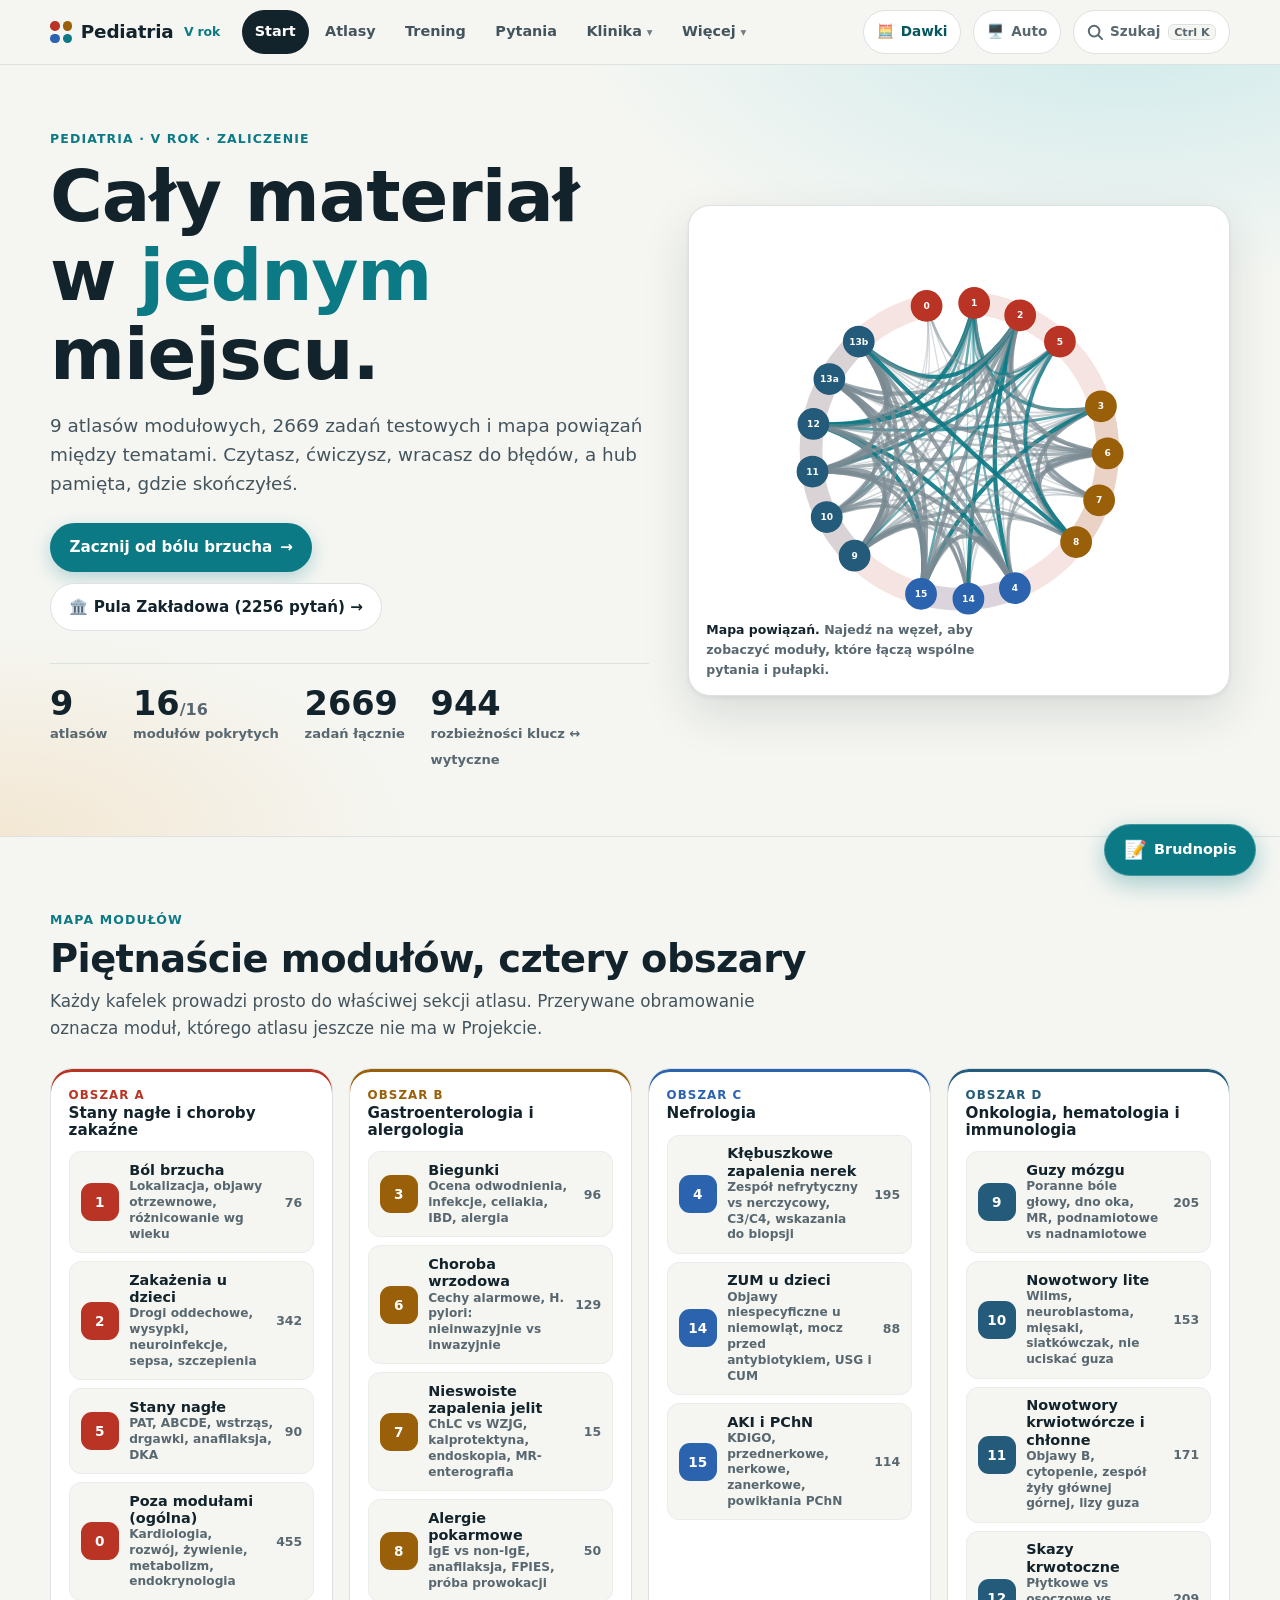
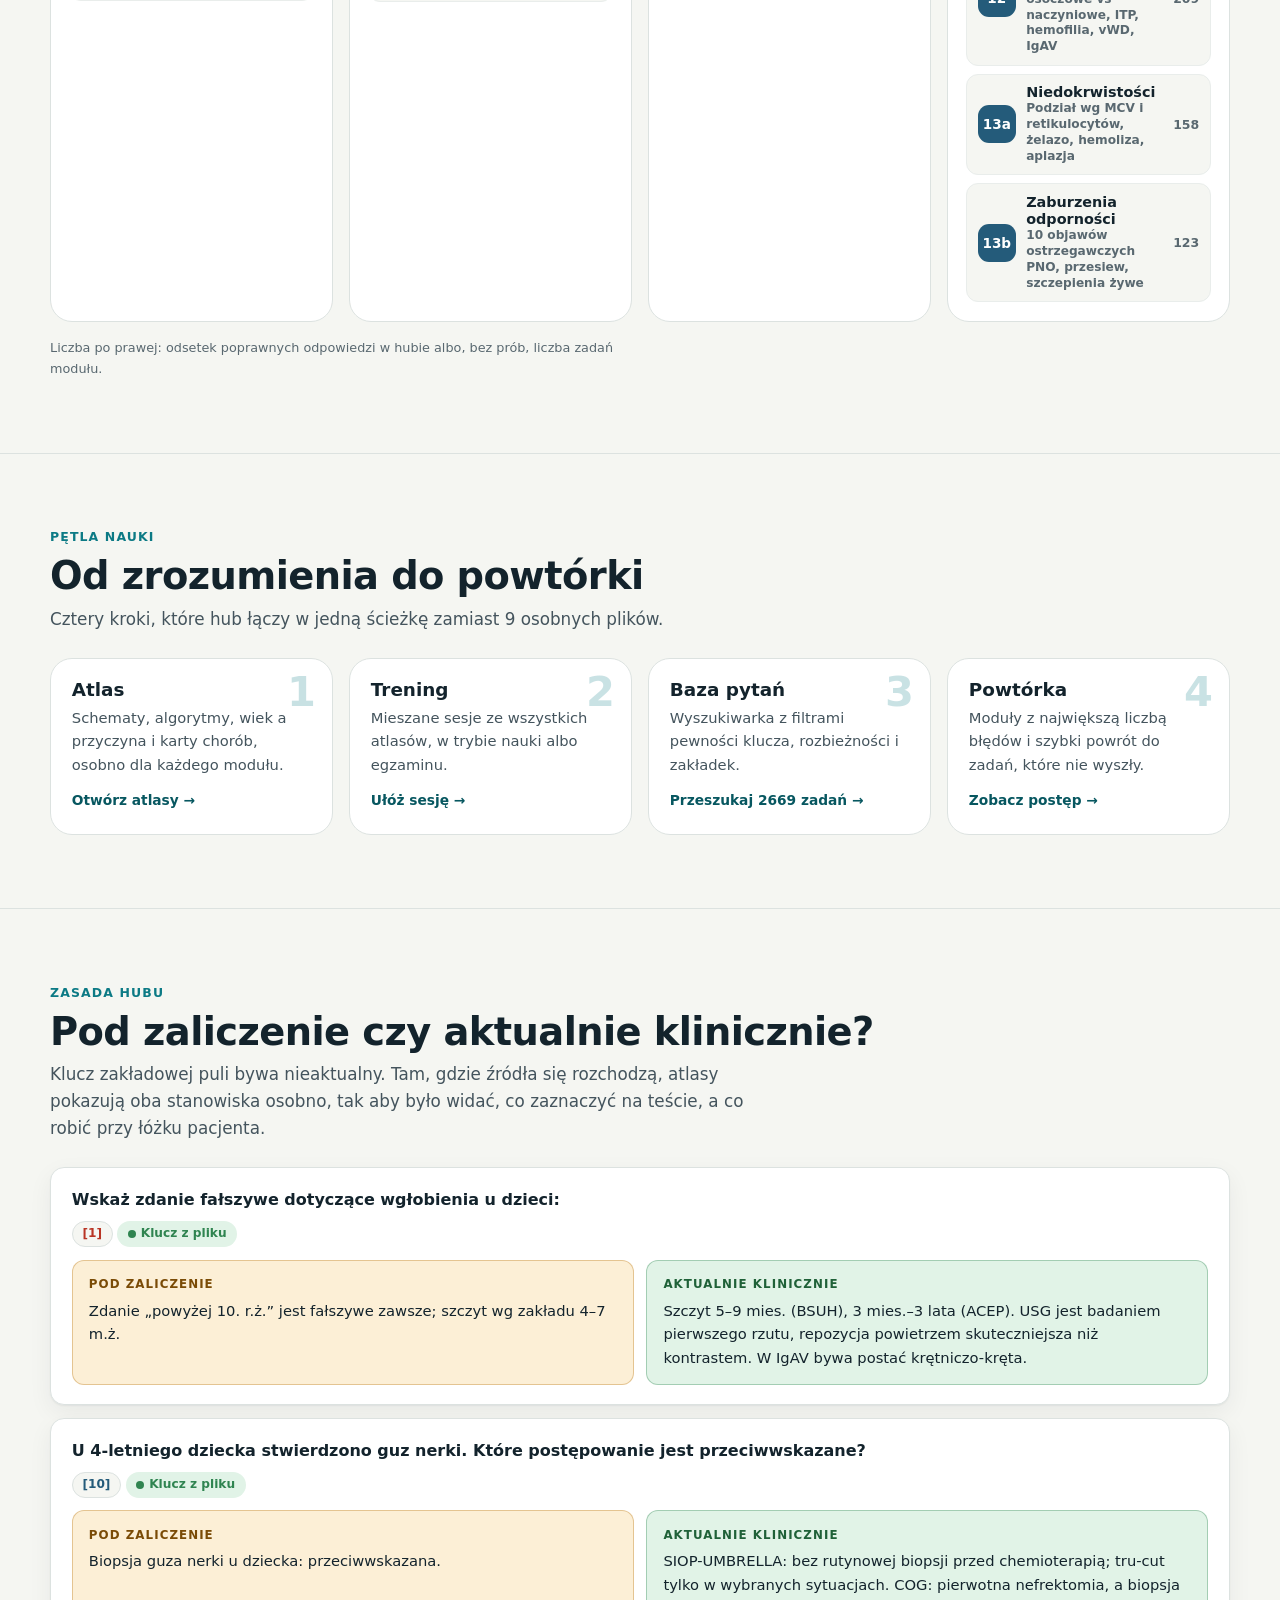
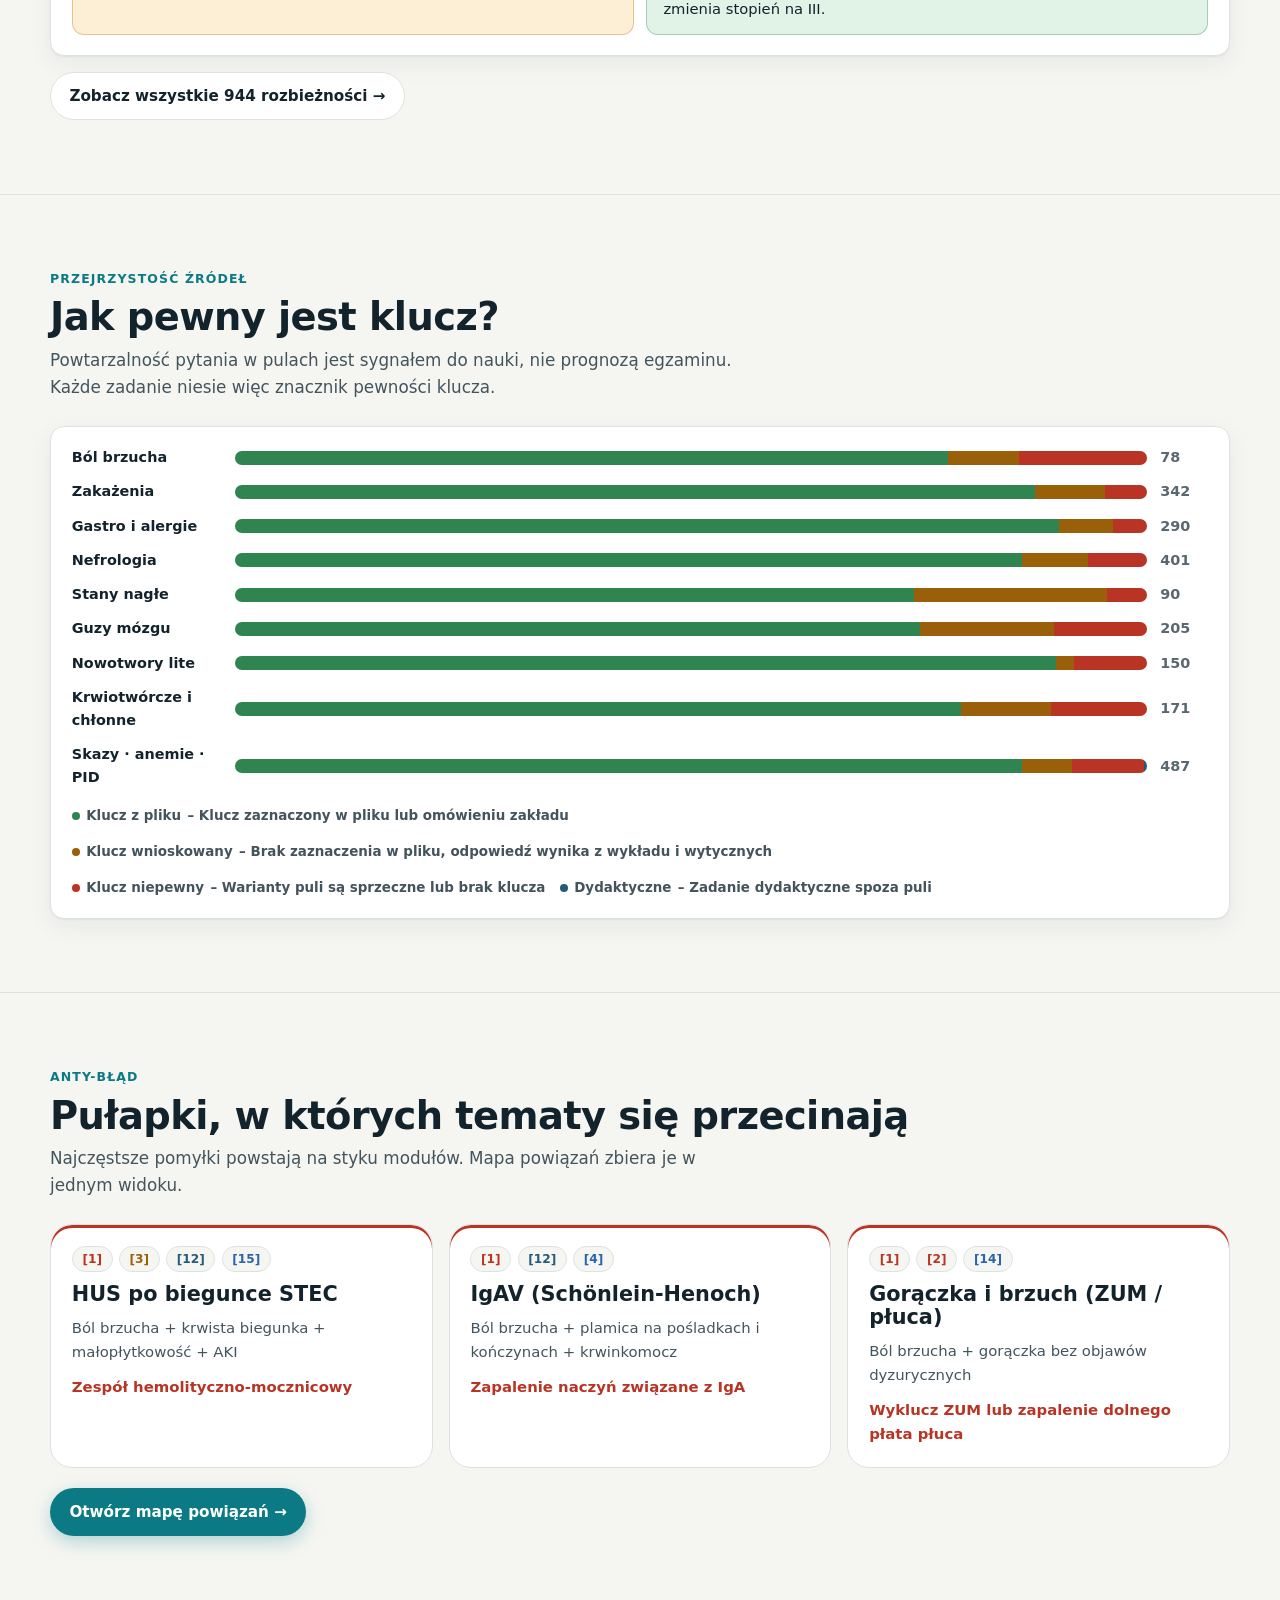
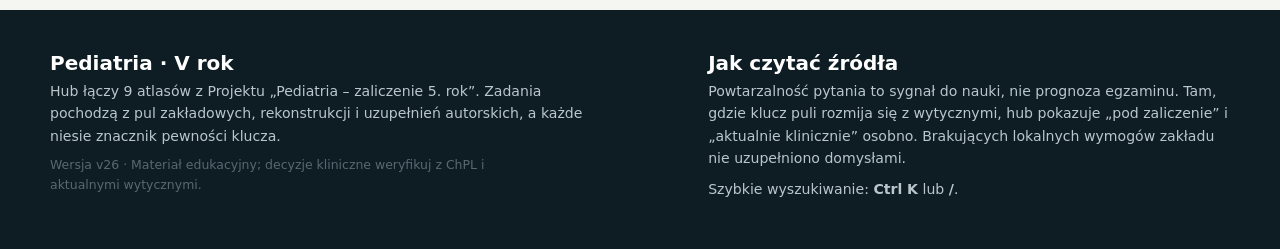
==== commit 818589b6: "refactor(hub,atlasy): extract clinical modules, consolidate atlas-base CSS, and refine mobile/a11y U" ====
--- a/index.html
+++ b/index.html
@@ -108,6 +108,10 @@
 <script defer src="js/questions.js"></script>
 <script defer src="js/questions_zaklad.js"></script>
 <script defer src="js/logic.js"></script>
+<script defer src="js/clinical-calc.js"></script>
+<script defer src="js/clinical-patient.js"></script>
+<script defer src="js/clinical-osce.js"></script>
+<script defer src="js/clinical-diagnostics.js"></script>
 <script defer src="js/app.js"></script>
 </body>
 </html>
--- a/css/hub.css
+++ b/css/hub.css
@@ -2,8 +2,8 @@
 :root{
   --bg:#F5F6F2; --surface:#FFFFFF; --surface-2:#EFF2F0; --bg-card:#F5F6F2; --ink:#13232C; --ink-2:#44545D; --ink-inv:#FFFFFF; --on-accent:#FFFFFF; --fig-bg:#FFFFFF; --muted:#596870; --ink-muted:#596870; --line:#DCE2E0; --line-2:#E9EDEB;
   --teal:#0C7A85; --teal-d:#075760; --teal-l:#DDF1F2; --teal-xl:#EEF8F8; --teal-2:#2AA4AE; --teal-b:#CBE7E9;
-  --red:#C23B2A; --red-d:#992B1D; --red-l:#FBE6E2; --red-b:#FECACA;
-  --amber:#B8730F; --amber-d:#8F5808; --amber-l:#FCEFD6; --amber-b:#EBD3A3;
+  --red:#B93424; --red-d:#992B1D; --red-l:#FBE6E2; --red-b:#FECACA;
+  --amber:#9A5F09; --amber-d:#7A4B06; --amber-l:#FCEFD6; --amber-b:#EBD3A3;
   --blue:#2B63AE; --blue-d:#1E4984; --blue-l:#E1ECF9;
   --green:#2F8450; --green-d:#1F6138; --green-l:#E1F3E7;
   --violet:#245B7A; --violet-d:#184158; --violet-l:#E1EFF5;
@@ -167,7 +167,7 @@
 .gsvg .node{cursor:pointer}
 .gsvg .node:focus:not(:focus-visible){outline:none}
 .gsvg .node circle.c{transition:r .2s,filter .2s}
-.gsvg .node text.n{font:800 12px var(--font-body);fill:var(--on-accent);text-anchor:middle;dominant-baseline:central;pointer-events:none}
+.gsvg .node text.n{font:800 12px var(--font-body);fill:var(--ink-inv);text-anchor:middle;dominant-baseline:central;pointer-events:none}
 .gsvg .node text.l{font:700 11.5px var(--font-body);fill:var(--ink-2);pointer-events:none}
 .gsvg .node.miss circle.c{fill:var(--surface)!important;stroke-dasharray:3 3}
 .gsvg .node.miss text.n{fill:var(--muted)}
@@ -187,7 +187,7 @@
 .mgroup .stack{display:grid;gap:.5rem;margin-top:.8rem}
 .mtile{display:grid;grid-template-columns:auto 1fr auto;gap:.65rem;align-items:center;padding:.6rem .7rem;border:1px solid var(--line-2);border-radius:12px;background:var(--bg);text-decoration:none;color:var(--ink);transition:transform .15s,box-shadow .15s,border-color .15s;text-align:left;width:100%}
 a.mtile:hover{transform:translateY(-2px);box-shadow:var(--shadow);border-color:var(--gc);background:var(--surface)}
-.mtile .nb{width:38px;height:38px;border-radius:11px;background:var(--gc);color:var(--on-accent);display:grid;place-items:center;font:800 .85rem var(--font-body);font-variant-numeric:tabular-nums}
+.mtile .nb{width:38px;height:38px;border-radius:11px;background:var(--gc);color:var(--ink-inv);display:grid;place-items:center;font:800 .85rem var(--font-body);font-variant-numeric:tabular-nums}
 .mtile b{display:block;font-size:.9rem;line-height:1.2}
 .mtile small{display:block;font-size:.76rem;color:var(--muted);font-weight:600;line-height:1.3}
 .mtile.miss{border-style:dashed;background:transparent}
@@ -295,8 +295,8 @@
 button.opt.ok{animation:optSettle .24s cubic-bezier(.16,1,.3,1)}
 button.opt.bad{animation:optNudge .24s ease-out}
 .opt .l{width:26px;height:26px;border-radius:8px;background:var(--bg);display:grid;place-items:center;font:800 .8rem var(--font-body);color:var(--ink-2);transition:background-color .15s,color .15s}
-.opt.ok{border-color:var(--green);background:var(--green-l)}.opt.ok .l{background:var(--green);color:var(--on-accent)}
-.opt.bad{border-color:var(--red);background:var(--red-l)}.opt.bad .l{background:var(--red);color:var(--on-accent)}
+.opt.ok{border-color:var(--green);background:var(--green-l)}.opt.ok .l{background:var(--green);color:var(--ink-inv)}
+.opt.bad{border-color:var(--red);background:var(--red-l)}.opt.bad .l{background:var(--red);color:var(--ink-inv)}
 .opt.sel{border-color:var(--teal);background:var(--teal-l)}.opt.sel .l{background:var(--teal);color:var(--on-accent)}
 .opt.dim{opacity:.65}
 .why{background:var(--teal-xl);border:1px solid var(--teal-b);border-radius:12px;padding:.85rem 1rem;font-size:.95rem}
@@ -328,7 +328,7 @@
 /* ---------- progress ---------- */
 .plist{display:grid;gap:.6rem}
 .prow{display:grid;grid-template-columns:44px minmax(0,1.4fr) minmax(0,1fr) auto;gap:1rem;align-items:center;background:var(--surface);border:1px solid var(--line);border-radius:var(--r);padding:.8rem 1rem}
-.prow .nb{width:44px;height:44px;border-radius:12px;background:var(--gc);color:var(--on-accent);display:grid;place-items:center;font:800 .9rem var(--font-body)}
+.prow .nb{width:44px;height:44px;border-radius:12px;background:var(--gc);color:var(--ink-inv);display:grid;place-items:center;font:800 .9rem var(--font-body)}
 .prow b{display:block;line-height:1.25}
 .prow small{color:var(--muted);font-weight:600;font-size:.8rem}
 .meter{height:10px;background:var(--line-2);border-radius:999px;overflow:hidden;position:relative}
@@ -440,9 +440,10 @@
   .bar .wrap{gap:.25rem}
   .logo{font-size:.96rem;gap:.38rem}
   .hero h1{font-size:clamp(2rem,9vw,2.5rem)}
-  .menu{gap:.06rem;padding:.14rem max(.2rem,env(safe-area-inset-right)) calc(.14rem + env(safe-area-inset-bottom)) max(.2rem,env(safe-area-inset-left))}
-  .menu>li>a,.menu>li>.nav-dd-btn{font-size:10.5px;letter-spacing:-.015em;padding:.24rem .06rem;border-radius:10px;gap:.12rem}
-  .nav-dd-btn .caret{font-size:.62rem}
+  .menu{gap:.04rem;padding:.14rem max(.18rem,env(safe-area-inset-right)) calc(.14rem + env(safe-area-inset-bottom)) max(.18rem,env(safe-area-inset-left))}
+  .menu>li{flex:1 1 auto}
+  .menu>li>a,.menu>li>.nav-dd-btn{font-size:12px;letter-spacing:-.02em;padding:.24rem .12rem;border-radius:10px;gap:.08rem}
+  .nav-dd-btn .caret{font-size:.58rem}
   body{padding-bottom:calc(64px + env(safe-area-inset-bottom))}
   body.reader{padding-bottom:calc(50px + env(safe-area-inset-bottom))}
   .toast{bottom:calc(66px + env(safe-area-inset-bottom))}
@@ -2110,9 +2111,12 @@
   display: flex;
   flex-direction: column;
   align-items: center;
+  padding: 0;
+  margin: 0;
   touch-action: manipulation;
 }
-.osce-hotspot:focus:not(:focus-visible) {
+.osce-hotspot:focus,
+.osce-hotspot:focus-visible {
   outline: none;
 }
 .osce-hotspot:focus-visible .osce-pin-badge {
@@ -2216,7 +2220,7 @@
 .osce-reaction-badge.pain { background: rgba(184,115,15,0.12); color: var(--amber); border: 1px solid var(--amber); }
 .osce-reaction-badge.cry { background: rgba(194,59,42,0.12); color: var(--red); border: 1px solid var(--red); animation: shake .4s ease; }
 .osce-reaction-badge.lethargy { background: rgba(43,99,174,0.12); color: var(--blue); border: 1px solid var(--blue); }
-.osce-reaction-badge.crisis { background: var(--red); color: var(--on-accent); border: 1px solid var(--red); animation: pulseDanger 1.2s infinite; }
+.osce-reaction-badge.crisis { background: var(--red); color: var(--ink-inv); border: 1px solid var(--red); animation: pulseDanger 1.2s infinite; }
 
 .osce-context-card {
   margin-top: 1rem;
@@ -2685,11 +2689,30 @@
 }
 .presc-mode-toggle {
   display: inline-flex;
+  flex-wrap: wrap;
+  justify-content: center;
+  max-width: 100%;
+  gap: 2px;
   background: var(--surface-2);
   padding: 4px;
   border-radius: 12px;
   border: 1px solid var(--line);
   box-shadow: 0 1px 3px rgba(0,0,0,0.04);
+}
+@media (max-width: 600px) {
+  .chip {
+    white-space: normal;
+    line-height: 1.35;
+    max-width: 100%;
+  }
+  .presc-mode-btn {
+    flex: 1 1 auto;
+    justify-content: center;
+    text-align: center;
+    white-space: normal;
+    padding: .45rem .7rem;
+    font-size: .82rem;
+  }
 }
 .presc-mode-btn {
   padding: .55rem 1.1rem;
@@ -3049,7 +3072,7 @@
 .chal-step-dot.done {
   border-color: var(--green);
   background: var(--green);
-  color: var(--on-accent);
+  color: var(--ink-inv);
 }
 
 .chal-question-box {
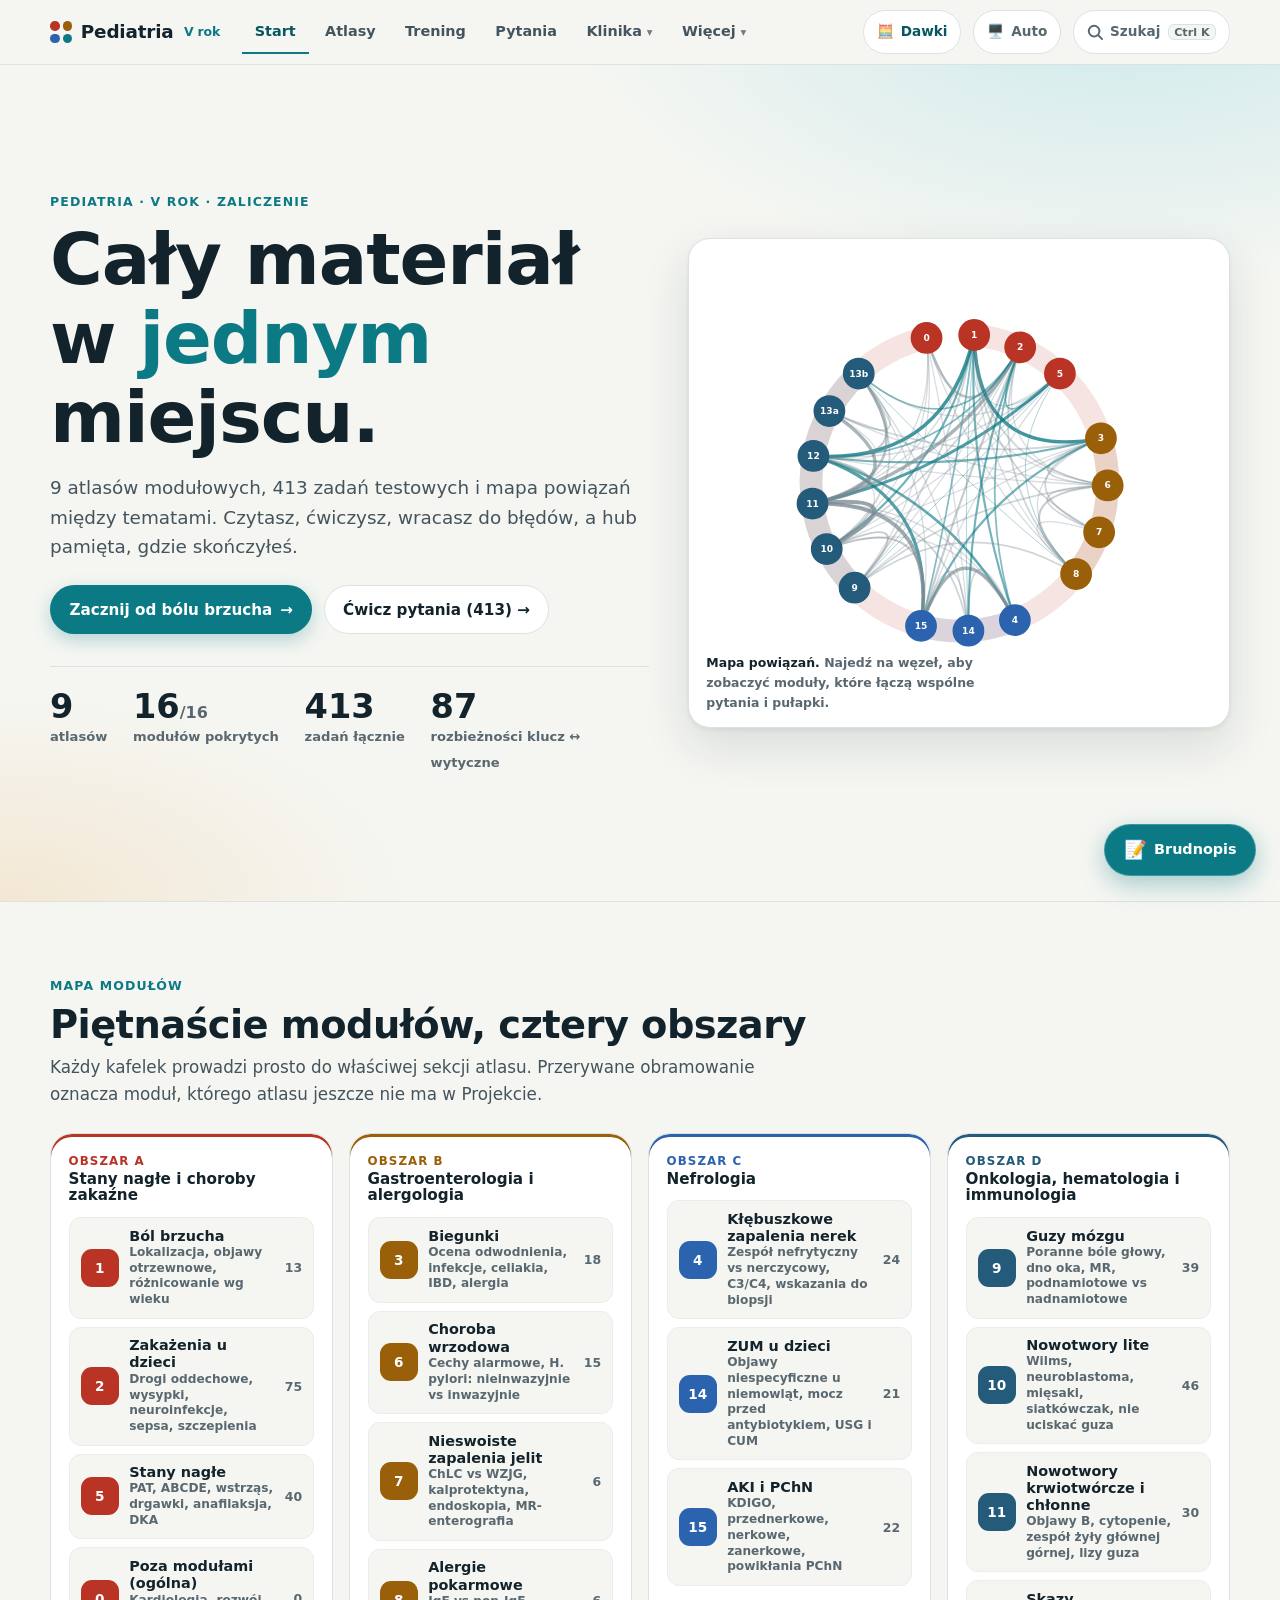
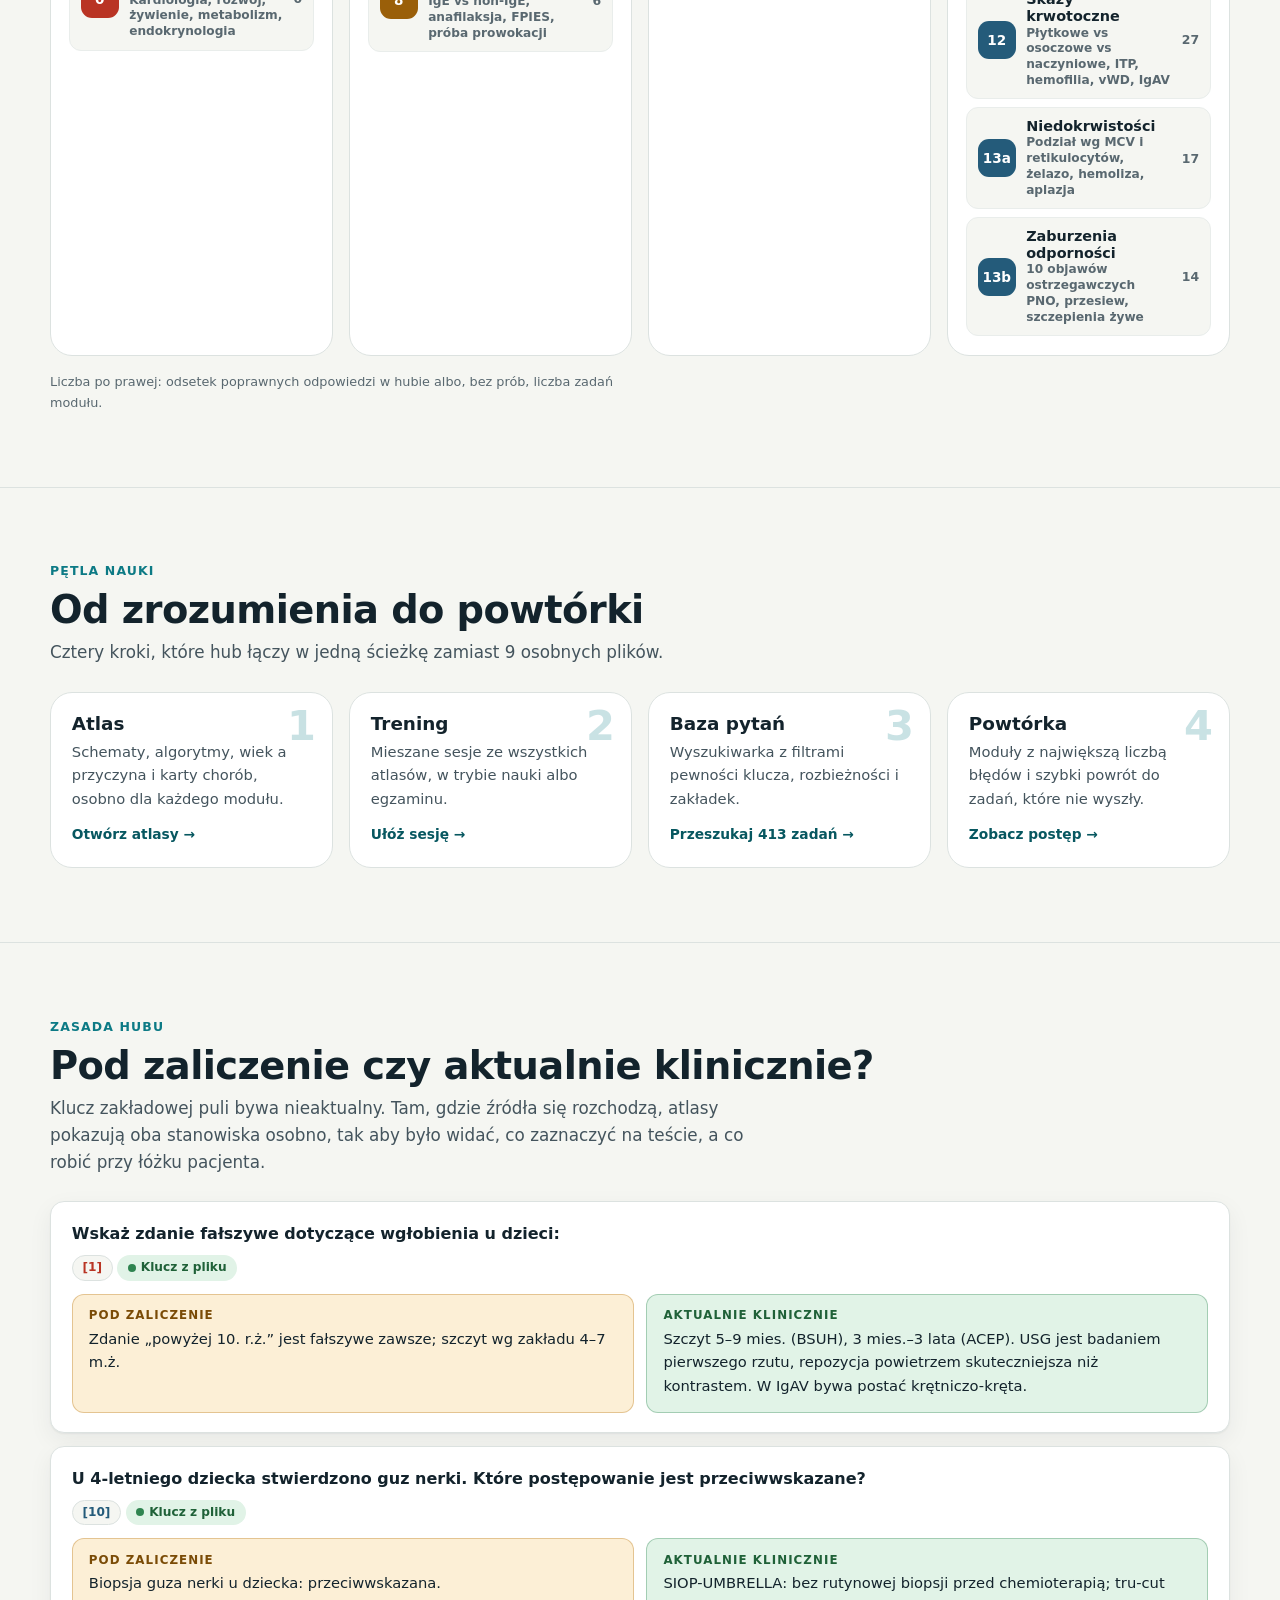
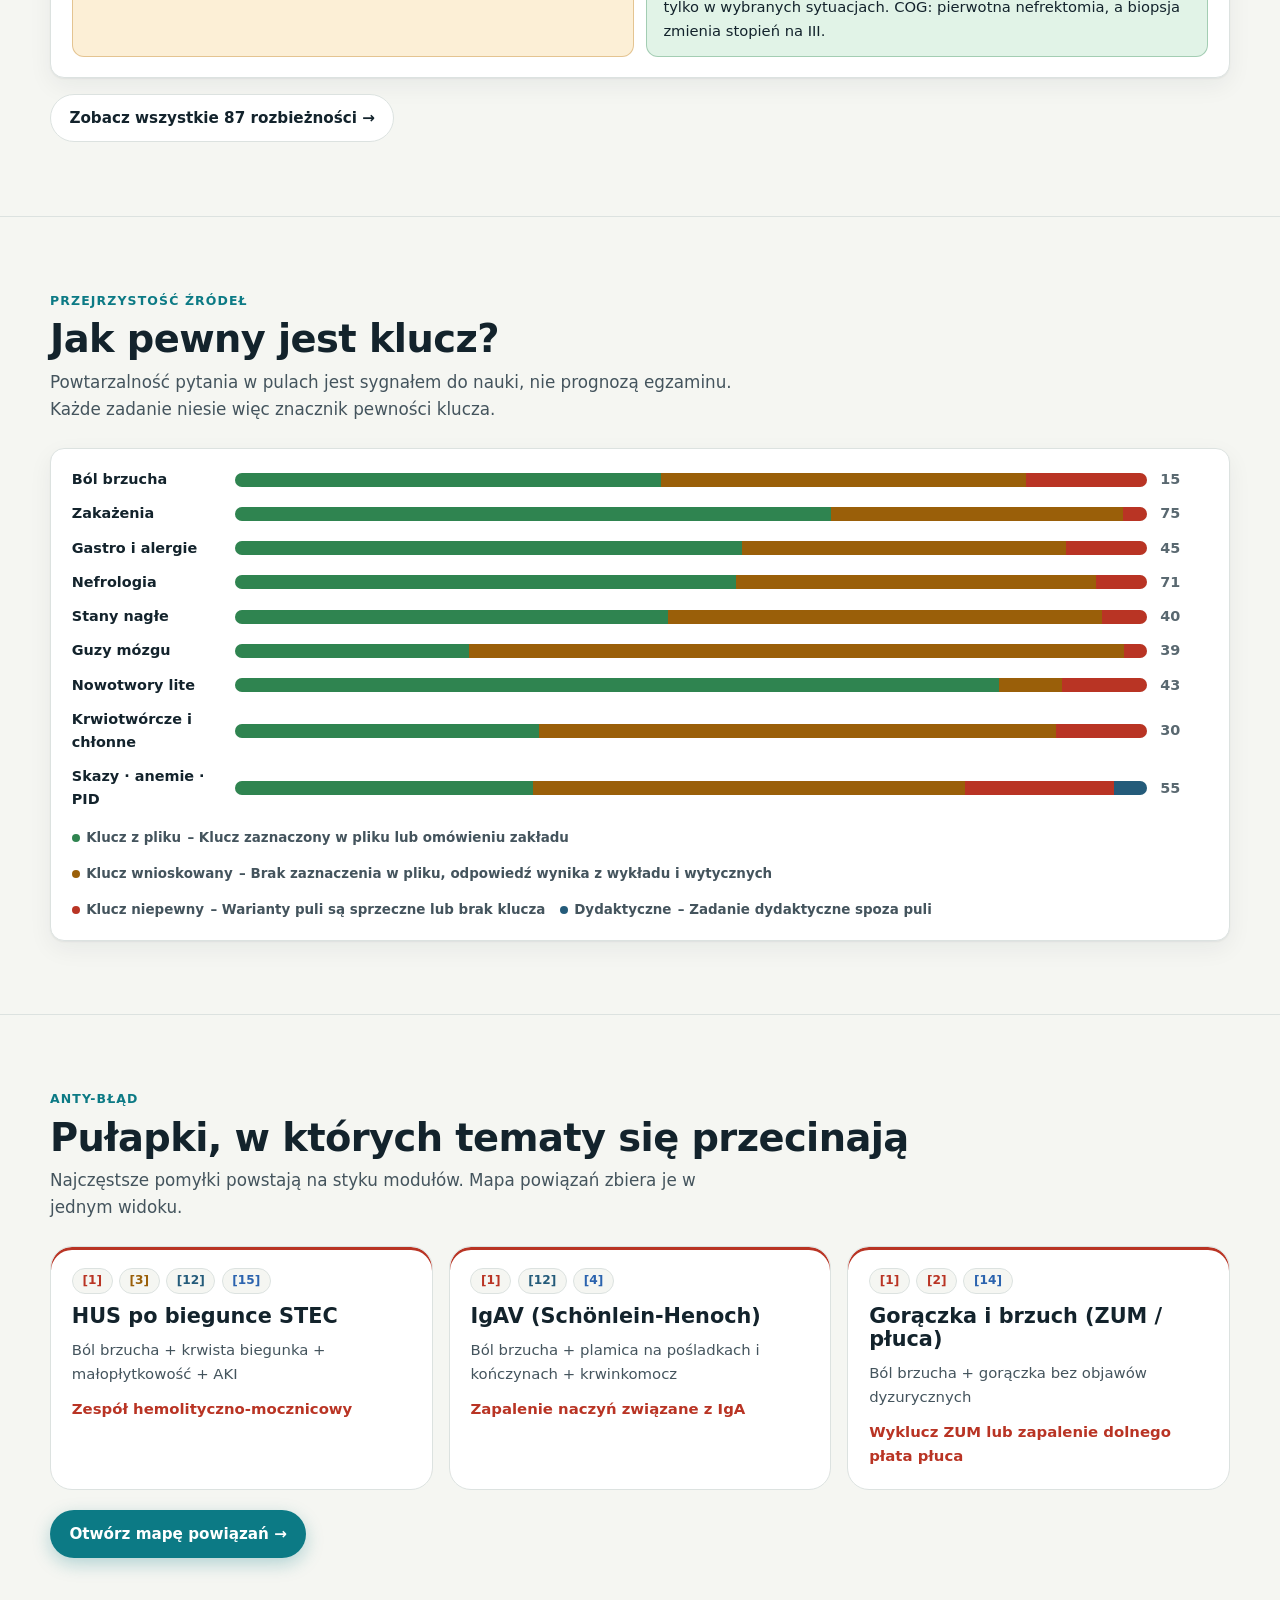
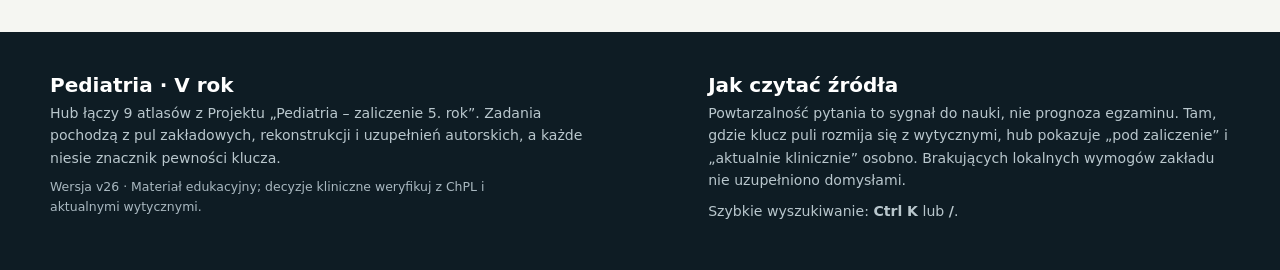
==== commit 32cfe380: "fix(ui,a11y,perf): mobile nav drawer, WCAG contrast, Cabinet Grotesk loading, CLS, and lazy zaklad p" ====
--- a/index.html
+++ b/index.html
@@ -17,7 +17,7 @@
 <link href="https://api.fontshare.com/v2/css?f[]=cabinet-grotesk@700,800&display=swap" rel="stylesheet" crossorigin="anonymous">
 <link rel="stylesheet" href="css/hub.css">
 <script>
-try{const t=localStorage.getItem('pediatria_hub_theme')||'auto';if(t==='dark'||(t==='auto'&&window.matchMedia('(prefers-color-scheme: dark)').matches)){document.documentElement.dataset.theme='dark';const m=document.querySelector('meta[name="theme-color"]');if(m)m.content='#090C0E';}}catch(e){}
+try{const t=localStorage.getItem('pediatria_hub_theme')||'auto';const bg={dark:'#090C0E',navy:'#111522',moss:'#0F1A15',espresso:'#211B1A',ochre:'#1A1715',purple:'#17151C',ocean:'#0A1924'};const eff=bg[t]?t:(t==='auto'&&window.matchMedia('(prefers-color-scheme: dark)').matches?'dark':'');if(eff){document.documentElement.dataset.theme=eff;const m=document.querySelector('meta[name="theme-color"]');if(m)m.content=bg[eff];}}catch(e){}
 </script>
 </head>
 <body>
@@ -54,6 +54,7 @@
     <a class="srch btn-calc" href="#/kalkulator" aria-label="Kalkulator dawek pediatrycznych" title="Kalkulator dawek i PALS"><span class="ico" aria-hidden="true">🧮</span><span class="lbl">Dawki</span></a>
     <button class="srch btn-theme" id="btnTheme" aria-label="Zmień motyw" title="Motyw: Auto (systemowy)"><span class="ico" id="themeIcon" aria-hidden="true">🖥️</span><span class="lbl" id="themeLabel">Auto</span></button>
     <button class="srch" id="openPal" aria-label="Szukaj w całym hubie"><svg width="16" height="16" viewBox="0 0 18 18" fill="none" stroke="currentColor" stroke-width="2.2" stroke-linecap="round" aria-hidden="true"><circle cx="8" cy="8" r="6"/><path d="m13 13 4 4"/></svg><span class="lbl">Szukaj</span><kbd>Ctrl K</kbd></button>
+    <button type="button" class="srch nav-toggle" id="navToggle" aria-expanded="false" aria-controls="menu" aria-label="Otwórz menu nawigacji"><svg width="18" height="18" viewBox="0 0 24 24" fill="none" stroke="currentColor" stroke-width="2.2" stroke-linecap="round" aria-hidden="true"><line x1="4" y1="7" x2="20" y2="7"/><line x1="4" y1="12" x2="20" y2="12"/><line x1="4" y1="17" x2="20" y2="17"/></svg><span class="lbl">Menu</span></button>
   </div>
 </header>
 <main id="view" tabindex="-1"></main>
@@ -106,7 +107,6 @@
 
 <script defer src="js/meta.js"></script>
 <script defer src="js/questions.js"></script>
-<script defer src="js/questions_zaklad.js"></script>
 <script defer src="js/logic.js"></script>
 <script defer src="js/clinical-calc.js"></script>
 <script defer src="js/clinical-patient.js"></script>
--- a/css/hub.css
+++ b/css/hub.css
@@ -14,53 +14,95 @@
   --font-display:'Cabinet Grotesk','Satoshi',system-ui,sans-serif;
   --font-body:'Satoshi','Inter',system-ui,sans-serif;
   --r:14px; --r-lg:22px;
+  --shadow-sm:0 1px 2px rgba(19,35,44,.05),0 3px 10px rgba(19,35,44,.06);
   --shadow:0 1px 2px rgba(19,35,44,.06),0 8px 24px rgba(19,35,44,.06);
+  --shadow-md:0 2px 4px rgba(19,35,44,.06),0 12px 32px rgba(19,35,44,.10);
   --shadow-lg:0 2px 4px rgba(19,35,44,.06),0 18px 48px rgba(19,35,44,.12);
   --bar-h:64px;
 }
 
-/* ---------- dark theme (obsidian carbon) ---------- */
-:root[data-theme="dark"]{
+/* ---------- dark themes (shared base + obsidian carbon + 6 palette themes) ---------- */
+:root[data-theme]{
   color-scheme:dark;
-  --bg:#090C0E; --surface:#11161A; --surface-2:#171E24; --bg-card:#11161A; --ink:#F1F5F7; --ink-2:#B3C0C8; --ink-inv:#090C0E; --muted:#8A9BA5; --ink-muted:#8FA0AA; --line:#222B32; --line-2:#192026;
-  --teal:#0F828E; --teal-hover:#139AA8; --teal-d:#4FD1DD; --teal-l:rgba(18,153,166,.18); --teal-xl:rgba(18,153,166,.10); --teal-b:rgba(79,209,221,.25);
   --red:#E55B4B; --red-d:#FF8C7E; --red-l:rgba(229,91,75,.16); --red-b:rgba(229,91,75,.34);
   --amber:#E59A24; --amber-d:#F7BE59; --amber-l:rgba(229,154,36,.16); --amber-b:rgba(229,154,36,.30);
   --blue:#4E8FE6; --blue-d:#86BAFA; --blue-l:rgba(78,143,230,.16);
   --green:#3BB36E; --green-d:#71DF9E; --green-l:rgba(59,179,110,.16);
   --violet:#4FA3CC; --violet-d:#84CBEB; --violet-l:rgba(79,163,204,.16);
   --hit:#C94D0C; --hit-hover:#DE5B16; --hit-d:#FFA463; --hit-l:rgba(249,115,22,.16); --hit-b:rgba(249,115,22,.34);
-  --edge:#3F4E59;
-  --night:#06080A; --night-2:#0C1115; --ft-bg:#06080A; --code-ink:#DCE6EB;
+  --shadow-sm:0 1px 0 rgba(255,255,255,.04) inset,0 3px 10px rgba(0,0,0,.38);
   --shadow:0 1px 0 rgba(255,255,255,.04) inset,0 8px 24px rgba(0,0,0,.46);
+  --shadow-md:0 1px 0 rgba(255,255,255,.05) inset,0 14px 36px rgba(0,0,0,.56);
   --shadow-lg:0 1px 0 rgba(255,255,255,.06) inset,0 20px 52px rgba(0,0,0,.64);
 }
-[data-theme="dark"] .hero{background:radial-gradient(920px 480px at 88% -8%,rgba(15,130,142,.16) 0,transparent 62%),radial-gradient(620px 320px at 0 100%,rgba(229,154,36,.08) 0,transparent 70%),var(--bg)}
-[data-theme="dark"] .hero h1 em,[data-theme="dark"] .eyebrow,[data-theme="dark"] .hero-stat .val{color:var(--teal-d)}
-[data-theme="dark"] .bar{background:rgba(9,12,14,.84);border-bottom-color:var(--line)}
-[data-theme="dark"] .btn.pri:hover,[data-theme="dark"] .btn-primary:hover{background:var(--teal-hover);color:var(--on-accent)}
-[data-theme="dark"] .nav-pop,[data-theme="dark"] .drawer-notes{background:var(--surface-2);border-color:var(--line)}
-[data-theme="dark"] dialog.pal{border:1px solid var(--line);box-shadow:0 30px 80px rgba(0,0,0,.78)}
-[data-theme="dark"] dialog.pal::backdrop{background:rgba(4,6,8,.74)}
-[data-theme="dark"] .field{background-color:var(--surface);color:var(--ink);background-image:url("data:image/svg+xml,%3Csvg xmlns='http://www.w3.org/2000/svg' width='18' height='18' fill='none' stroke='%238A9BA5' stroke-width='2.2' stroke-linecap='round'%3E%3Ccircle cx='8' cy='8' r='6'/%3E%3Cpath d='m13 13 4 4'/%3E%3C/svg%3E")}
-[data-theme="dark"] .zd-banner{background:linear-gradient(135deg,var(--surface) 0%,rgba(229,154,36,.07) 100%)}
-[data-theme="dark"] .fab-notes{border-color:rgba(255,255,255,.14);box-shadow:0 10px 28px rgba(0,0,0,.6),0 0 0 1px rgba(79,209,221,.2)}
-[data-theme="dark"] footer.ft{border-top:1px solid var(--line)}
-[data-theme="dark"] .gsvg .node text.l{fill:var(--ink-2)}
-[data-theme="dark"] .gsvg .node.miss circle.c{fill:var(--surface)!important}
-[data-theme="dark"] .mtile:hover{background:var(--surface-2)}
-[data-theme="dark"] .toast{background:var(--surface-2);color:var(--ink);border:1px solid var(--line);box-shadow:var(--shadow-lg)}
-[data-theme="dark"] .btn.pri{box-shadow:0 4px 14px rgba(0,0,0,.45)}
-[data-theme="dark"] .btn.pri:hover{box-shadow:0 6px 18px rgba(0,0,0,.55)}
-[data-theme="dark"] .osce-pin-badge{box-shadow:0 3px 8px rgba(0,0,0,.5)}
-[data-theme="dark"] .osce-hotspot.active .osce-pin-badge{box-shadow:0 4px 12px rgba(0,0,0,.6)}
-[data-theme="dark"] .sim-filter-chip.active{box-shadow:0 2px 6px rgba(0,0,0,.4)}
-[data-theme="dark"] .osce-anatomy-region:hover{filter:brightness(1.12)}
-[data-theme="dark"] .osce-anatomy-region.active-zone{filter:none!important}
-[data-theme="dark"] .symptom-chip:hover{box-shadow:0 4px 14px rgba(0,0,0,.45)}
-[data-theme="dark"] .diff-branch-item:hover{filter:none}
-[data-theme="dark"] .btn-calc{box-shadow:0 4px 12px rgba(0,0,0,.4)}
-[data-theme="dark"] .kg-edge.dashed.on{filter:drop-shadow(0 0 6px rgba(255,255,255,.2))}
+:root[data-theme="dark"]{
+  --bg:#090C0E; --surface:#11161A; --surface-2:#171E24; --bg-card:#11161A; --ink:#F1F5F7; --ink-2:#B3C0C8; --ink-inv:#090C0E; --muted:#8A9BA5; --ink-muted:#8FA0AA; --line:#222B32; --line-2:#192026;
+  --teal:#0F828E; --teal-hover:#139AA8; --teal-d:#4FD1DD; --teal-l:rgba(18,153,166,.18); --teal-xl:rgba(18,153,166,.10); --teal-b:rgba(79,209,221,.25);
+  --edge:#3F4E59; --night:#06080A; --night-2:#0C1115; --ft-bg:#06080A; --code-ink:#DCE6EB;
+  --bar-bg:rgba(9,12,14,.84); --hero-glow-a:rgba(15,130,142,.16); --hero-glow-b:rgba(229,154,36,.08);
+}
+:root[data-theme="navy"]{
+  --bg:#111522; --surface:#1E263B; --surface-2:#28334E; --bg-card:#1E263B; --ink:#DCE3EF; --ink-2:#A8B8D0; --ink-inv:#111522; --on-accent:#111522; --muted:#889BB8; --ink-muted:#98A9C4; --line:#303D59; --line-2:#252F47;
+  --teal:#98A9C4; --teal-hover:#ADC0DC; --teal-d:#B4C4DC; --teal-l:rgba(152,169,196,.20); --teal-xl:rgba(152,169,196,.11); --teal-b:rgba(152,169,196,.34);
+  --edge:#536684; --night:#0B0E17; --night-2:#161C2E; --ft-bg:#0B0E17; --code-ink:#DCE3EF;
+  --bar-bg:rgba(17,21,34,.86); --hero-glow-a:rgba(83,102,132,.30); --hero-glow-b:rgba(152,169,196,.14);
+}
+:root[data-theme="moss"]{
+  --bg:#0F1A15; --surface:#1C2F27; --surface-2:#263F34; --bg-card:#1C2F27; --ink:#E6EBE6; --ink-2:#A6C3AC; --ink-inv:#0F1A15; --on-accent:#0F1A15; --muted:#84A98C; --ink-muted:#84A98C; --line:#2E4C3E; --line-2:#233B30;
+  --teal:#84A98C; --teal-hover:#99BEA1; --teal-d:#A8CBB0; --teal-l:rgba(132,169,140,.20); --teal-xl:rgba(132,169,140,.11); --teal-b:rgba(132,169,140,.34);
+  --edge:#4E6E5D; --night:#0A120E; --night-2:#15241D; --ft-bg:#0A120E; --code-ink:#E6EBE6;
+  --bar-bg:rgba(15,26,21,.86); --hero-glow-a:rgba(78,110,93,.28); --hero-glow-b:rgba(132,169,140,.14);
+}
+:root[data-theme="espresso"]{
+  --bg:#211B1A; --surface:#382A28; --surface-2:#4A3734; --bg-card:#382A28; --ink:#E8D8CE; --ink-2:#C9ABA0; --ink-inv:#211B1A; --on-accent:#211B1A; --muted:#B08E82; --ink-muted:#C1A094; --line:#60433D; --line-2:#483430;
+  --teal:#C1A094; --teal-hover:#D4B5AA; --teal-d:#DFC4BA; --teal-l:rgba(193,160,148,.20); --teal-xl:rgba(193,160,148,.11); --teal-b:rgba(193,160,148,.34);
+  --edge:#916B60; --night:#171211; --night-2:#2C211F; --ft-bg:#171211; --code-ink:#E8D8CE;
+  --bar-bg:rgba(33,27,26,.86); --hero-glow-a:rgba(145,107,96,.26); --hero-glow-b:rgba(193,160,148,.14);
+}
+:root[data-theme="ochre"]{
+  --bg:#1A1715; --surface:#2E2520; --surface-2:#3E3129; --bg-card:#2E2520; --ink:#F7F0EA; --ink-2:#DFC2A6; --ink-inv:#1A1715; --on-accent:#1A1715; --muted:#C29D7B; --ink-muted:#D19A66; --line:#553E31; --line-2:#3D2E25;
+  --teal:#D19A66; --teal-hover:#E0AE7D; --teal-d:#E6B585; --teal-l:rgba(209,154,102,.20); --teal-xl:rgba(209,154,102,.11); --teal-b:rgba(209,154,102,.36);
+  --edge:#8C5D3A; --night:#12100E; --night-2:#241D19; --ft-bg:#12100E; --code-ink:#F7F0EA;
+  --bar-bg:rgba(26,23,21,.86); --hero-glow-a:rgba(140,93,58,.28); --hero-glow-b:rgba(209,154,102,.16);
+}
+:root[data-theme="purple"]{
+  --bg:#17151C; --surface:#292531; --surface-2:#363041; --bg-card:#292531; --ink:#E2DDE7; --ink-2:#BFB7C9; --ink-inv:#17151C; --on-accent:#17151C; --muted:#A096AB; --ink-muted:#AAA2B3; --line:#45404F; --line-2:#342F3D;
+  --teal:#AAA2B3; --teal-hover:#BEB7C7; --teal-d:#C8C0D1; --teal-l:rgba(170,162,179,.20); --teal-xl:rgba(170,162,179,.11); --teal-b:rgba(170,162,179,.34);
+  --edge:#716879; --night:#100E14; --night-2:#201C27; --ft-bg:#100E14; --code-ink:#E2DDE7;
+  --bar-bg:rgba(23,21,28,.86); --hero-glow-a:rgba(113,104,121,.28); --hero-glow-b:rgba(170,162,179,.14);
+}
+:root[data-theme="ocean"]{
+  --bg:#0A1924; --surface:#152E3C; --surface-2:#1E3D4E; --bg-card:#152E3C; --ink:#E8F2F6; --ink-2:#9CC0CC; --ink-inv:#0A1924; --on-accent:#0A1924; --muted:#83A9B6; --ink-muted:#94B9C5; --line:#294A5A; --line-2:#1D3947;
+  --teal:#FF9E80; --teal-hover:#FFB49C; --teal-d:#FF9E80; --teal-l:rgba(255,158,128,.18); --teal-xl:rgba(255,158,128,.10); --teal-b:rgba(255,158,128,.36);
+  --edge:#4C7282; --night:#061018; --night-2:#102330; --ft-bg:#061018; --code-ink:#E8F2F6;
+  --bar-bg:rgba(10,25,36,.86); --hero-glow-a:rgba(76,114,130,.30); --hero-glow-b:rgba(255,158,128,.15);
+}
+[data-theme] .hero{background:radial-gradient(920px 480px at 88% -8%,var(--hero-glow-a,rgba(15,130,142,.16)) 0,transparent 62%),radial-gradient(620px 320px at 0 100%,var(--hero-glow-b,rgba(229,154,36,.08)) 0,transparent 70%),var(--bg)}
+[data-theme] .hero h1 em,[data-theme] .eyebrow,[data-theme] .hero-stat .val{color:var(--teal-d)}
+[data-theme] .bar{background:var(--bar-bg,rgba(9,12,14,.84));border-bottom-color:var(--line)}
+[data-theme] .btn.pri:hover,[data-theme] .btn-primary:hover{background:var(--teal-hover);color:var(--on-accent)}
+[data-theme] .nav-pop,[data-theme] .drawer-notes{background:var(--surface-2);border-color:var(--line)}
+[data-theme] dialog.pal{border:1px solid var(--line);box-shadow:0 30px 80px rgba(0,0,0,.78)}
+[data-theme] dialog.pal::backdrop{background:rgba(4,6,8,.74)}
+[data-theme] .field{background-color:var(--surface);color:var(--ink);background-image:url("data:image/svg+xml,%3Csvg xmlns='http://www.w3.org/2000/svg' width='18' height='18' fill='none' stroke='%238A9BA5' stroke-width='2.2' stroke-linecap='round'%3E%3Ccircle cx='8' cy='8' r='6'/%3E%3Cpath d='m13 13 4 4'/%3E%3C/svg%3E")}
+[data-theme] .zd-banner{background:linear-gradient(135deg,var(--surface) 0%,var(--hero-glow-b,rgba(229,154,36,.07)) 100%)}
+[data-theme] .fab-notes{border-color:rgba(255,255,255,.14);box-shadow:0 10px 28px rgba(0,0,0,.6),0 0 0 1px var(--teal-b)}
+[data-theme] footer.ft{border-top:1px solid var(--line)}
+[data-theme] .gsvg .node text.l{fill:var(--ink-2)}
+[data-theme] .gsvg .node.miss circle.c{fill:var(--surface)!important}
+[data-theme] .mtile:hover{background:var(--surface-2)}
+[data-theme] .toast{background:var(--surface-2);color:var(--ink);border:1px solid var(--line);box-shadow:var(--shadow-lg)}
+[data-theme] .btn.pri{box-shadow:0 4px 14px rgba(0,0,0,.45)}
+[data-theme] .btn.pri:hover{box-shadow:0 6px 18px rgba(0,0,0,.55)}
+[data-theme] .osce-pin-badge{box-shadow:0 3px 8px rgba(0,0,0,.5)}
+[data-theme] .osce-hotspot.active .osce-pin-badge{box-shadow:0 4px 12px rgba(0,0,0,.6)}
+[data-theme] .sim-filter-chip.active{box-shadow:0 2px 6px rgba(0,0,0,.4)}
+[data-theme] .osce-anatomy-region:hover{filter:brightness(1.12)}
+[data-theme] .osce-anatomy-region.active-zone{filter:none!important}
+[data-theme] .symptom-chip:hover{box-shadow:0 4px 14px rgba(0,0,0,.45)}
+[data-theme] .diff-branch-item:hover{filter:none}
+[data-theme] .btn-calc{box-shadow:0 4px 12px rgba(0,0,0,.4)}
+[data-theme] .kg-edge.dashed.on{filter:drop-shadow(0 0 6px rgba(255,255,255,.2))}
 *{box-sizing:border-box;margin:0;padding:0}
 html{scroll-behavior:smooth;scroll-padding-top:calc(76px + env(safe-area-inset-top))}
 body{font-family:var(--font-body);font-size:16px;line-height:1.6;color:var(--ink);background:var(--bg);-webkit-font-smoothing:antialiased;-webkit-text-size-adjust:100%;min-height:100vh;min-height:100dvh;display:flex;flex-direction:column;overflow-x:clip}
@@ -77,6 +119,7 @@
 :focus-visible{outline:3px solid var(--teal);outline-offset:2px;border-radius:6px}
 .wrap{width:min(1180px,100% - 2rem);margin-inline:auto}
 .sr{position:absolute;width:1px;height:1px;overflow:hidden;clip:rect(0 0 0 0);white-space:nowrap}
+.sr:focus,.sr:focus-visible{position:fixed;top:.75rem;left:.75rem;z-index:100;width:auto;height:auto;overflow:visible;clip:auto;white-space:nowrap;padding:.55rem .95rem;border-radius:999px;background:var(--ink);color:var(--ink-inv);font-weight:700;font-size:.9rem;text-decoration:none;box-shadow:var(--shadow-lg)}
 .eyebrow{font-size:.78rem;font-weight:800;letter-spacing:.09em;text-transform:uppercase;color:var(--teal);margin-bottom:.5rem}
 .lead{color:var(--ink-2);font-size:1.05rem;max-width:66ch;margin-bottom:1.6rem}
 .muted{color:var(--muted)}
@@ -94,7 +137,7 @@
 .menu{display:flex;align-items:center;gap:.2rem;list-style:none;margin-left:.6rem;flex:1;overflow:visible;position:relative}
 .menu a,.nav-dd-btn{display:inline-flex;align-items:center;gap:.3rem;min-height:44px;padding:.45rem .82rem;border-radius:999px;font-weight:700;font-size:.9rem;color:var(--ink-2);text-decoration:none;white-space:nowrap;transition:background .15s,color .15s}
 .menu a:hover,.nav-dd-btn:hover{background:var(--line-2);color:var(--ink)}
-.menu a.on,.nav-dd-btn.on,.nav-dd-btn[aria-expanded=true]{background:var(--ink);color:var(--ink-inv)}
+.menu a.on,.nav-dd-btn.on,.nav-dd-btn[aria-expanded=true]{background:transparent;color:var(--teal-d);box-shadow:inset 0 -2px 0 var(--teal);border-radius:0}
 .nav-dd{position:relative}
 .nav-dd-btn .caret{font-size:.72rem;opacity:.75;transition:transform .18s cubic-bezier(.16,1,.3,1)}
 .nav-dd-btn[aria-expanded=true] .caret{transform:rotate(180deg)}
@@ -105,10 +148,12 @@
 .srch{display:inline-flex;align-items:center;justify-content:center;gap:.45rem;min-height:44px;padding:0 .8rem;border:1px solid var(--line);border-radius:999px;background:var(--surface);color:var(--muted);font-size:.85rem;font-weight:600;white-space:nowrap;transition:border-color .15s,color .15s,transform .12s}
 .srch:hover{border-color:var(--teal);color:var(--ink)}
 .srch kbd{font:700 .7rem var(--font-body);background:var(--bg);border:1px solid var(--line);border-radius:6px;padding:.05rem .35rem}
+.nav-toggle{display:none;color:var(--ink)}
 .ring-mini{display:flex;align-items:center;gap:.4rem;font-weight:800;font-size:.85rem;color:var(--teal-d);white-space:nowrap}
 
 /* ---------- common ---------- */
 main{flex:1}
+main#view:empty{min-height:100svh}
 .view{animation:fade .26s cubic-bezier(.16,1,.3,1) both}
 @keyframes fade{from{opacity:0;transform:translateY(6px)}to{opacity:1;transform:none}}
 @keyframes popIn{from{opacity:0;transform:translateY(-4px) scale(.985)}to{opacity:1;transform:none}}
@@ -143,11 +188,24 @@
 .pillrow{display:flex;flex-wrap:wrap;gap:.4rem}
 .tgl{padding:.34rem .8rem;border-radius:999px;border:1.5px solid var(--line);background:var(--surface);font-weight:700;font-size:.85rem;color:var(--ink-2);transition:transform .14s cubic-bezier(.16,1,.3,1),background-color .15s,border-color .15s,color .15s}
 .tgl:hover{border-color:var(--teal)}
-.tgl[aria-pressed=true]{background:var(--ink);border-color:var(--ink);color:var(--ink-inv)}
+.tgl[aria-pressed=true],.tgl.on,.tgl.active{background:var(--ink);border-color:var(--ink);color:var(--ink-inv)}
 .tgl.g[aria-pressed=true]{background:var(--gc);border-color:var(--gc)}
+.tgl.tgl-err:not(.on):not(.active):not([aria-pressed=true]){color:var(--red)}
+.crumbs{display:flex;align-items:center;flex-wrap:wrap;gap:.45rem;font-size:.86rem;font-weight:700;color:var(--muted);margin-bottom:1rem}
+.crumbs a{color:var(--teal-d);text-decoration:none}
+.crumbs a:hover{text-decoration:underline}
+.crumbs span{color:var(--ink)}
+.adv-filters{border-top:1px solid var(--line-2);padding-top:.7rem}
+.adv-filters>summary{list-style:none;cursor:pointer;display:inline-flex;align-items:center;gap:.45rem;font-size:.82rem;font-weight:800;color:var(--teal-d);user-select:none}
+.adv-filters>summary::-webkit-details-marker{display:none}
+.adv-filters>summary::after{content:'▾';font-size:.78rem;transition:transform .18s cubic-bezier(.16,1,.3,1)}
+.adv-filters[open]>summary::after{transform:rotate(180deg)}
+.adv-filters .adv-body{display:grid;gap:.8rem;margin-top:.75rem}
+.qc-meta{padding-bottom:.4rem;border-bottom:1px dashed var(--line-2);margin-top:0!important}
 
 /* ---------- hero ---------- */
 .hero{padding:clamp(2.2rem,5vw,4.2rem) 0 clamp(2.4rem,5vw,4rem);background:radial-gradient(900px 460px at 88% -8%,var(--hero-glow-a) 0,transparent 62%),radial-gradient(600px 300px at 0 100%,var(--hero-glow-b) 0,transparent 70%),var(--bg)}
+@media (min-width:1001px){.hero{min-height:calc(100svh - var(--bar-h));display:flex;align-items:center}}
 .hero .grid{display:grid;grid-template-columns:minmax(0,1.05fr) minmax(0,.95fr);gap:2.4rem;align-items:center}
 .hero h1{font-size:clamp(2.5rem,5.8vw,4.5rem);margin:.5rem 0 1rem}
 .hero h1 em{font-style:normal;color:var(--teal)}
@@ -206,9 +264,9 @@
 /* ---------- duality (pod zaliczenie vs aktualnie) ---------- */
 .dual{display:grid;grid-template-columns:1fr 1fr;gap:.8rem}
 .dbox{border-radius:12px;padding:.9rem 1rem;font-size:.92rem}
-.dbox h4{font-size:.74rem;letter-spacing:.09em;text-transform:uppercase;font-weight:800;margin-bottom:.3rem}
-.dbox.z{background:var(--amber-l);border:1px solid rgba(184,115,15,.35)}.dbox.z h4{color:var(--amber-d)}
-.dbox.a{background:var(--green-l);border:1px solid rgba(47,132,80,.35)}.dbox.a h4{color:var(--green-d)}
+.dbox h3,.dbox h4{font-size:.74rem;letter-spacing:.09em;text-transform:uppercase;font-weight:800;margin-bottom:.3rem}
+.dbox.z{background:var(--amber-l);border:1px solid rgba(184,115,15,.35)}.dbox.z h3,.dbox.z h4{color:var(--amber-d)}
+.dbox.a{background:var(--green-l);border:1px solid rgba(47,132,80,.35)}.dbox.a h3,.dbox.a h4{color:var(--green-d)}
 .dcase{display:grid;gap:.8rem;margin-top:1rem}
 .dcase .q{font-weight:700}
 
@@ -371,6 +429,7 @@
 footer.ft .wrap{display:grid;grid-template-columns:1.2fr 1fr;gap:2rem}
 footer.ft h3{color:var(--on-accent);font-family:var(--font-display);font-size:1.25rem;margin-bottom:.4rem}
 footer.ft p{font-size:.88rem;max-width:60ch}
+footer.ft .muted{color:#A9B8C0}
 footer.ft a{color:var(--ft-link)}
 body.reader footer.ft{display:none}
 .pwa-install{display:none;align-items:center;justify-content:center;gap:.4rem;min-height:44px;padding:0 .8rem;border:1px solid var(--teal);border-radius:999px;background:var(--teal-l);color:var(--teal-d);font-size:.85rem;font-weight:700;cursor:pointer;white-space:nowrap}
@@ -395,36 +454,32 @@
   .sticky{position:static}
   footer.ft .wrap{grid-template-columns:1fr}
 }
-@media (max-width:960px){
-  /* iPad portrait: zachowaj czytelny górny pasek nawigacji bez przepełnienia */
-  .btn-calc{display:none}
+@media (max-width:1024px){
+  .bar{position:relative;-webkit-backdrop-filter:none;backdrop-filter:none;background:var(--bg)}
+  .bar .wrap{gap:.4rem;justify-content:space-between}
+  .logo{margin-right:auto}
+  .btn-calc,.nav-toggle{display:inline-flex}
   .srch .lbl,.pwa-install .lbl{display:none}
   .srch,.pwa-install{min-width:44px;min-height:44px;padding:0 .55rem}
-  .menu{margin-left:.35rem;gap:.1rem}
-  .menu a,.nav-dd-btn{padding:.4rem .52rem;font-size:.82rem}
+  .menu{display:none;position:absolute;top:100%;left:0;right:0;z-index:70;flex-direction:column;align-items:stretch;gap:.25rem;margin:0;padding:.65rem max(1rem,env(safe-area-inset-right)) .85rem max(1rem,env(safe-area-inset-left));background:var(--surface);border-top:1px solid var(--line);border-bottom:1px solid var(--line);box-shadow:var(--shadow-lg);max-height:calc(100dvh - var(--bar-h));overflow-y:auto}
+  .menu.open{display:flex}
+  .menu>li{display:flex;flex-direction:column}
+  .menu>li>a,.menu>li>.nav-dd-btn{width:100%;justify-content:space-between;padding:.6rem .9rem;min-height:44px;border-radius:12px;font-size:.95rem}
+  .nav-pop{position:static;min-width:0;border:0;box-shadow:none;background:transparent;padding:.2rem 0 .35rem .85rem;gap:.2rem}
+  .nav-pop a{padding:.5rem .75rem;font-size:.9rem}
 }
 @media (max-width:720px){
   :root{--bar-h:58px}
   .wrap{width:min(1180px,100% - 1.2rem)}
-  .bar .wrap{gap:.35rem;justify-content:space-between}
+  .bar .wrap{gap:.35rem}
   .logo{font-size:1.05rem}
   .logo small,.srch .lbl,.srch kbd,.pwa-install .lbl,.ring-mini span{display:none}
-  .btn-calc{display:inline-flex}
-  .srch,.pwa-install{min-width:44px;min-height:44px;padding:0 .55rem}
-  .bar{-webkit-backdrop-filter:none;backdrop-filter:none;background:var(--bg)}
-  .menu{position:fixed;left:0;right:0;bottom:0;z-index:40;margin:0;gap:.15rem;justify-content:space-between;background:var(--surface);border-top:1px solid var(--line);padding:.3rem max(.4rem,env(safe-area-inset-right)) calc(.3rem + env(safe-area-inset-bottom)) max(.4rem,env(safe-area-inset-left));box-shadow:0 -6px 20px rgba(19,35,44,.06);overflow:visible}
-  .menu>li{flex:1;min-width:0;display:flex}
-  .menu>li>a,.menu>li>.nav-dd-btn{width:100%;justify-content:center;text-align:center;padding:.35rem .18rem;min-height:44px;font-size:.73rem;border-radius:12px}
-  .nav-pop{top:auto;bottom:calc(100% + 8px);left:auto;right:0;min-width:min(250px,calc(100vw - 1.2rem))}
-  body{padding-bottom:calc(74px + env(safe-area-inset-bottom))}
-  body.reader{padding-bottom:calc(58px + env(safe-area-inset-bottom))}
   .hero-viz .cap{position:static;max-width:none;margin-top:.55rem;text-align:center}
   .gsvg .node text.l{font-size:21px}
   .rbar .wrap{flex-wrap:wrap;gap:.4rem}
   .rbar-sec-sel{flex:1 1 130px;max-width:none}
   .rtabs{order:5;flex-basis:100%;min-width:0}
   .rbar .wrap>*{min-width:0}
-  .toast{bottom:calc(76px + env(safe-area-inset-bottom))}
   .map,.loop,.dual{grid-template-columns:1fr}
   .crow{grid-template-columns:96px 1fr 38px}
   .res{grid-template-columns:1fr}
@@ -440,13 +495,6 @@
   .bar .wrap{gap:.25rem}
   .logo{font-size:.96rem;gap:.38rem}
   .hero h1{font-size:clamp(2rem,9vw,2.5rem)}
-  .menu{gap:.04rem;padding:.14rem max(.18rem,env(safe-area-inset-right)) calc(.14rem + env(safe-area-inset-bottom)) max(.18rem,env(safe-area-inset-left))}
-  .menu>li{flex:1 1 auto}
-  .menu>li>a,.menu>li>.nav-dd-btn{font-size:12px;letter-spacing:-.02em;padding:.24rem .12rem;border-radius:10px;gap:.08rem}
-  .nav-dd-btn .caret{font-size:.58rem}
-  body{padding-bottom:calc(64px + env(safe-area-inset-bottom))}
-  body.reader{padding-bottom:calc(50px + env(safe-area-inset-bottom))}
-  .toast{bottom:calc(66px + env(safe-area-inset-bottom))}
 }
 @media (prefers-reduced-motion:reduce){
   html{scroll-behavior:auto!important}
@@ -650,7 +698,7 @@
   font-size:.82rem;
   font-family:ui-monospace,Menlo,monospace;
 }
-[data-theme="dark"] .md-preview pre{background:var(--night);color:var(--code-ink);border:1px solid var(--line)}
+[data-theme] .md-preview pre{background:var(--night);color:var(--code-ink);border:1px solid var(--line)}
 .md-preview code{
   font-family:ui-monospace,Menlo,monospace;
   font-size:.85em;
@@ -810,7 +858,7 @@
   padding:.65rem 0;
   margin-bottom:1.4rem;
 }
-[data-theme="dark"] .exam-bar{background:rgba(9,12,14,.92)}
+[data-theme] .exam-bar{background:var(--bar-bg,rgba(9,12,14,.92))}
 .exam-bar-inner{
   display:flex;
   align-items:center;
@@ -1553,6 +1601,13 @@
   max-height: 360px;
   cursor: crosshair;
 }
+.imaging-hit-circle:focus-visible {
+  outline: 2.5px solid #38bdf8;
+  outline-offset: 2px;
+  stroke: #38bdf8;
+  stroke-width: 2.5px;
+  stroke-dasharray: 4 3;
+}
 .imaging-pulse-circle {
   animation: imagingPulse 2s infinite ease-in-out;
   transform-origin: center;
@@ -1770,7 +1825,7 @@
   color: var(--on-accent);
   box-shadow: 0 4px 12px rgba(19,35,44,.15);
 }
-[data-theme="dark"] .conn-tab-btn.active {
+[data-theme] .conn-tab-btn.active {
   background: var(--teal);
   border-color: var(--teal);
   color: var(--on-accent);
@@ -1878,7 +1933,7 @@
   color: var(--on-accent);
   border-color: var(--ink);
 }
-[data-theme="dark"] .kg-filter-btn.active {
+[data-theme] .kg-filter-btn.active {
   background: var(--teal);
   border-color: var(--teal);
 }
@@ -1896,7 +1951,7 @@
   transition: stroke .2s, stroke-width .2s, opacity .2s;
   stroke-linecap: round;
 }
-[data-theme="dark"] .kg-edge {
+[data-theme] .kg-edge {
   stroke: var(--edge);
 }
 .kg-edge.dashed {
@@ -2375,6 +2430,12 @@
 }
 .osce-anatomy-region:hover {
   filter: brightness(1.08) drop-shadow(0 0 6px rgba(12,122,133,0.45));
+}
+.osce-anatomy-region:focus-visible {
+  outline: 2.5px solid var(--teal);
+  outline-offset: 2px;
+  stroke: var(--teal) !important;
+  stroke-width: 3 !important;
 }
 .osce-anatomy-region.active-zone {
   stroke: var(--teal) !important;
@@ -2447,7 +2508,7 @@
   color: var(--on-accent);
   border-color: var(--ink);
 }
-[data-theme="dark"] .omnibar-tag-btn.active {
+[data-theme] .omnibar-tag-btn.active {
   background: var(--teal);
   border-color: var(--teal);
 }
@@ -2486,7 +2547,7 @@
   color: var(--on-accent);
   box-shadow: 0 6px 16px rgba(19, 35, 44, 0.2);
 }
-[data-theme="dark"] .symptom-chip.active {
+[data-theme] .symptom-chip.active {
   background: var(--teal);
   border-color: var(--teal);
 }
@@ -3598,6 +3659,8 @@
 .zd-mode-card.marathon { --zd-c: var(--teal); }
 .zd-mode-card.flash { --zd-c: var(--violet); }
 .zd-mode-card.wrong { --zd-c: var(--red); }
+.zd-mode-card.s4 { --zd-c: var(--blue); }
+.zd-mode-acts { display: flex; flex-wrap: wrap; gap: .45rem; margin-top: auto; }
 .zd-mode-card h3,
 .zd-mode-card .zd-mode-title {
   font-family: var(--font-display);
@@ -3937,10 +4000,12 @@
 @media (max-width: 720px) {
   .trening-next-sticky {
     bottom: calc(62px + env(safe-area-inset-bottom));
-    /* Zostaw wolny tor po prawej dla #btnQuickNotes (.fab-notes) w każdym położeniu scrolla */
-    margin-right: calc(38px + env(safe-area-inset-right));
+    margin-right: 0;
     padding: .42rem .55rem;
     gap: .35rem;
+  }
+  body:has(.trening-next-sticky) .fab-notes {
+    bottom: calc(180px + env(safe-area-inset-bottom));
   }
   .trening-next-sticky .btn.sm {
     padding: .34rem .56rem;
@@ -3969,6 +4034,9 @@
   .fab-notes {
     bottom: calc(61px + env(safe-area-inset-bottom));
   }
+  body:has(.trening-next-sticky) .fab-notes {
+    bottom: calc(174px + env(safe-area-inset-bottom));
+  }
 }
 @media (pointer: coarse) {
   .exam-kbd-hint {
@@ -3977,3 +4045,35 @@
 }
 
 
+
+/* ---------- paleta 6 dodatkowych motywów (themes) + quick picker ---------- */
+html{scrollbar-color:var(--line) transparent}
+body,.bar,.card,.btn.pri{transition:background-color .22s ease,border-color .22s ease,color .18s ease}
+@media (prefers-reduced-motion:reduce){body,.bar,.card,.btn.pri{transition:none}}
+.theme-grid{display:grid;grid-template-columns:repeat(auto-fill,minmax(225px,1fr));gap:.75rem;margin-top:.9rem}
+.theme-card{display:flex;flex-direction:column;gap:.55rem;padding:.8rem .9rem;border-radius:14px;border:1.5px solid var(--line);background:var(--surface);color:var(--ink);text-align:left;cursor:pointer;font:inherit;transition:transform .18s cubic-bezier(.22,1,.36,1),border-color .18s ease,box-shadow .18s ease}
+.theme-card:hover{transform:translateY(-2px);border-color:var(--teal);box-shadow:var(--shadow)}
+.theme-card:active{transform:scale(.985)}
+.theme-card[aria-pressed="true"]{border-color:var(--teal);background:var(--teal-xl);box-shadow:0 0 0 2px var(--teal-b)}
+.theme-preview{display:flex;flex-direction:column;gap:.35rem;padding:.55rem .65rem;border-radius:10px;border:1px solid rgba(255,255,255,.08)}
+.theme-preview-row{display:flex;align-items:center;justify-content:space-between;gap:.4rem}
+.theme-preview-card{display:flex;align-items:center;justify-content:space-between;gap:.5rem;padding:.4rem .5rem;border-radius:7px;border:1px solid rgba(255,255,255,.07)}
+.theme-preview-lines{display:flex;flex-direction:column;gap:.24rem;flex:1}
+.theme-preview-lines i{display:block;height:4px;border-radius:99px}
+.theme-preview-pill{width:22px;height:10px;border-radius:99px;flex:none}
+.theme-card-top{display:flex;align-items:center;justify-content:space-between;gap:.45rem;font-size:.86rem;font-weight:700}
+.theme-check{width:18px;height:18px;border-radius:999px;display:inline-flex;align-items:center;justify-content:center;background:var(--teal);color:var(--on-accent);opacity:0;transform:scale(.75);transition:opacity .15s ease,transform .15s ease;flex:none}
+.theme-card[aria-pressed="true"] .theme-check{opacity:1;transform:scale(1)}
+.theme-card-sub{font-size:.74rem;color:var(--muted);line-height:1.35}
+.theme-dots{display:flex;align-items:center;gap:0;border-radius:999px;overflow:hidden;border:1px solid rgba(128,128,128,.22);height:10px}
+.theme-dots span{flex:1;height:100%}
+.theme-wrap{position:relative;display:inline-flex;align-items:center}
+.theme-pop{position:absolute;top:calc(100% + 8px);right:0;width:272px;padding:.55rem;border-radius:14px;background:var(--surface);border:1px solid var(--line);box-shadow:var(--shadow-lg);z-index:120;display:flex;flex-direction:column;gap:.25rem}
+.theme-pop[hidden]{display:none}
+.theme-pop-sep{height:1px;background:var(--line);margin:.25rem .2rem}
+.theme-pop-item{display:flex;align-items:center;justify-content:space-between;gap:.55rem;width:100%;padding:.45rem .6rem;border-radius:9px;border:1px solid transparent;background:transparent;color:var(--ink);font:inherit;font-size:.82rem;font-weight:600;cursor:pointer;text-align:left;min-height:36px}
+.theme-pop-item:hover{background:var(--surface-2)}
+.theme-pop-item[aria-pressed="true"]{background:var(--teal-xl);border-color:var(--teal-b);color:var(--teal-d)}
+.theme-pop-swatches{display:inline-flex;align-items:center;gap:2px;flex:none}
+.theme-pop-swatches i{width:9px;height:9px;border-radius:999px;border:1px solid rgba(255,255,255,.16);display:block}
+@media (max-width:720px){.theme-pop{right:-40px;width:256px}}
